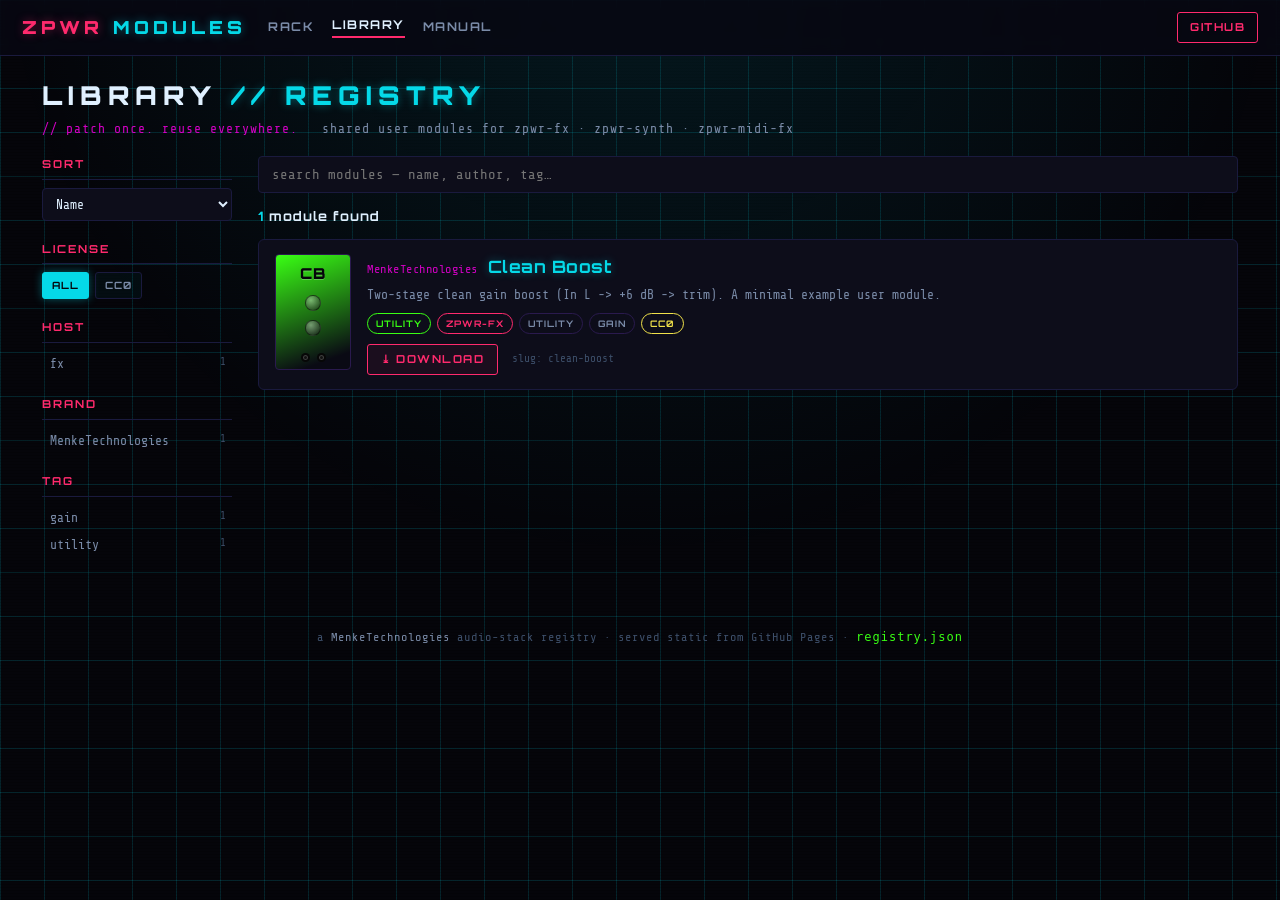
==== index.html @ 83e7fa74 "site: cyberpunk VCV-Library-style registry browser (index.html) + banner README GitHub Pages root no" ====
<!DOCTYPE html>
<html lang="en">
<head>
<meta charset="utf-8" />
<meta name="viewport" content="width=device-width, initial-scale=1" />
<title>ZPWR Modules — Library</title>
<meta name="description" content="Shared user-module registry for the MenkeTechnologies plugin stack (zpwr-fx / zpwr-synth / zpwr-midi-fx) — a VCV-Library-style browser." />
<link rel="preconnect" href="https://fonts.googleapis.com" />
<link rel="preconnect" href="https://fonts.gstatic.com" crossorigin />
<link href="https://fonts.googleapis.com/css2?family=Orbitron:wght@500;700;900&family=Share+Tech+Mono&display=swap" rel="stylesheet" />
<style>
  :root {
    --accent: #ff2a6d; --accent-glow: rgba(255,42,109,0.4);
    --cyan: #05d9e8; --cyan-glow: rgba(5,217,232,0.4); --cyan-dim: rgba(5,217,232,0.15);
    --magenta: #d300c5; --magenta-glow: rgba(211,0,197,0.35);
    --green: #39ff14; --yellow: #f0e14a;
    --text: #e0f0ff; --text-dim: #7a8ba8; --text-muted: #3d4f6a;
    --bg-primary: #05050a; --bg-secondary: #0a0a14; --bg-card: #0d0d1a; --bg-hover: #12122a;
    --border: #1a1a3e; --border-glow: #2a1a4e;
  }
  * { box-sizing: border-box; }
  html, body { margin: 0; padding: 0; }
  body {
    font-family: 'Share Tech Mono', ui-monospace, monospace;
    color: var(--text); background: var(--bg-primary);
    background-image:
      linear-gradient(var(--cyan-dim) 1px, transparent 1px),
      linear-gradient(90deg, var(--cyan-dim) 1px, transparent 1px);
    background-size: 44px 44px; min-height: 100vh; line-height: 1.5;
  }
  body::before {
    content: ""; position: fixed; inset: 0; pointer-events: none; z-index: 0;
    background:
      radial-gradient(circle at 50% -10%, rgba(5,217,232,0.10), transparent 55%),
      repeating-linear-gradient(180deg, rgba(0,0,0,0) 0 2px, rgba(0,0,0,0.16) 2px 3px);
  }
  a { color: inherit; text-decoration: none; }

  /* ---- top nav (VCV-style header) ---- */
  .nav {
    position: relative; z-index: 2; display: flex; align-items: center; gap: 22px;
    padding: 12px 22px; border-bottom: 1px solid var(--border);
    background: rgba(8,8,18,0.85); backdrop-filter: blur(6px);
  }
  .logo { font-family: 'Orbitron', sans-serif; font-weight: 900; letter-spacing: 4px; font-size: 18px; color: var(--cyan); text-shadow: 0 0 10px var(--cyan-glow); }
  .logo .pwr { color: var(--accent); text-shadow: 0 0 10px var(--accent-glow); }
  .nav .navlinks { display: flex; gap: 18px; align-items: center; }
  .nav .navlinks a { font-family: 'Orbitron', sans-serif; font-weight: 700; letter-spacing: 1.5px; font-size: 12px; text-transform: uppercase; color: var(--text-dim); }
  .nav .navlinks a:hover { color: var(--cyan); }
  .nav .navlinks a.active { color: var(--text); border-bottom: 2px solid var(--accent); padding-bottom: 2px; }
  .nav .spacer { flex: 1; }
  .nav .gh { font-family: 'Orbitron', sans-serif; font-weight: 700; letter-spacing: 1.5px; font-size: 11px; text-transform: uppercase; color: var(--accent); border: 1px solid var(--accent); border-radius: 3px; padding: 6px 12px; }
  .nav .gh:hover { color: var(--bg-primary); background: var(--accent); box-shadow: 0 0 14px var(--accent-glow); }

  .crumb { position: relative; z-index: 1; max-width: 1240px; margin: 0 auto; padding: 20px 22px 4px; }
  .crumb h1 { font-family: 'Orbitron', sans-serif; font-weight: 900; letter-spacing: 6px; font-size: 26px; margin: 0; color: var(--text); }
  .crumb h1 .tag { color: var(--cyan); text-shadow: 0 0 10px var(--cyan-glow); }
  .crumb .sub { color: var(--text-dim); font-size: 13px; letter-spacing: 1px; margin-top: 4px; }
  .crumb .sub em { color: var(--magenta); font-style: normal; }

  /* ---- 2-column layout: sidebar + content ---- */
  .layout { position: relative; z-index: 1; max-width: 1240px; margin: 0 auto; padding: 14px 22px 70px; display: grid; grid-template-columns: 190px 1fr; gap: 26px; align-items: start; }
  @media (max-width: 720px) { .layout { grid-template-columns: 1fr; } }

  .side { position: sticky; top: 14px; display: flex; flex-direction: column; gap: 20px; }
  .fgroup .fhead { font-family: 'Orbitron', sans-serif; font-weight: 700; letter-spacing: 2px; font-size: 11px; text-transform: uppercase; color: var(--accent); padding-bottom: 6px; border-bottom: 1px solid var(--border); margin-bottom: 8px; }
  .fgroup .flist { display: flex; flex-direction: column; gap: 2px; max-height: 280px; overflow-y: auto; }
  .fitem { font-size: 13px; color: var(--text-dim); cursor: pointer; padding: 3px 6px; border-radius: 3px; border-left: 2px solid transparent; display: flex; justify-content: space-between; gap: 8px; }
  .fitem:hover { color: var(--cyan); background: rgba(5,217,232,0.05); }
  .fitem.on { color: var(--cyan); border-left-color: var(--cyan); background: rgba(5,217,232,0.08); }
  .fitem .n { color: var(--text-muted); font-size: 11px; }
  .pricetabs { display: flex; gap: 6px; flex-wrap: wrap; }
  .ptab { font-family: 'Orbitron', sans-serif; font-weight: 700; letter-spacing: 1px; font-size: 10px; text-transform: uppercase; cursor: pointer; color: var(--text-dim); background: rgba(5,217,232,0.04); border: 1px solid var(--border); border-radius: 3px; padding: 5px 9px; }
  .ptab:hover { color: var(--cyan); border-color: var(--cyan-dim); }
  .ptab.on { color: var(--bg-primary); background: var(--cyan); border-color: var(--cyan); box-shadow: 0 0 10px var(--cyan-glow); }
  .selsort { width: 100%; font-family: 'Share Tech Mono', monospace; font-size: 13px; color: var(--text); background: var(--bg-card); border: 1px solid var(--border); border-radius: 4px; padding: 7px 9px; outline: none; }
  .selsort:focus { border-color: var(--cyan); }

  /* ---- content ---- */
  .topbar { display: flex; align-items: center; gap: 12px; margin-bottom: 14px; }
  .search { flex: 1; font-family: 'Share Tech Mono', monospace; font-size: 14px; color: var(--text); background: var(--bg-card); border: 1px solid var(--border); border-radius: 4px; padding: 10px 13px; outline: none; }
  .search:focus { border-color: var(--cyan); box-shadow: 0 0 12px var(--cyan-glow); }
  .found { font-family: 'Orbitron', sans-serif; font-weight: 700; letter-spacing: 1px; font-size: 13px; color: var(--text); margin-bottom: 12px; }
  .found b { color: var(--cyan); }
  .clearf { margin-left: 10px; font-size: 11px; color: var(--accent); cursor: pointer; letter-spacing: 1px; }
  .clearf:hover { text-decoration: underline; }

  /* single-column cards (VCV layout): panel thumb left, text right */
  .list { display: flex; flex-direction: column; gap: 12px; }
  .mcard { display: flex; gap: 16px; background: var(--bg-card); border: 1px solid var(--border); border-radius: 6px; padding: 14px 16px; transition: border-color 140ms ease, box-shadow 140ms ease; }
  .mcard:hover { border-color: var(--cyan); box-shadow: 0 0 16px var(--cyan-glow); }
  /* faux eurorack panel thumbnail */
  .panel { flex: 0 0 76px; width: 76px; height: 116px; border-radius: 4px; border: 1px solid var(--border-glow); position: relative; overflow: hidden; display: flex; flex-direction: column; align-items: center; padding-top: 8px; }
  .panel .pn { font-family: 'Orbitron', sans-serif; font-weight: 900; font-size: 15px; letter-spacing: 1px; color: var(--bg-primary); text-shadow: 0 1px 0 rgba(255,255,255,0.25); }
  .panel .knobs { display: flex; flex-direction: column; gap: 9px; margin-top: 10px; align-items: center; }
  .panel .knob { width: 16px; height: 16px; border-radius: 50%; background: radial-gradient(circle at 35% 30%, #fff6, #0008); border: 1px solid #0007; }
  .panel .jacks { position: absolute; bottom: 7px; display: flex; gap: 7px; }
  .panel .jack { width: 9px; height: 9px; border-radius: 50%; background: #111; border: 2px solid #0009; box-shadow: inset 0 0 0 1px #fff3; }

  .mbody { flex: 1; min-width: 0; display: flex; flex-direction: column; gap: 6px; }
  .mtop { display: flex; align-items: baseline; gap: 10px; flex-wrap: wrap; }
  .brand { font-size: 12px; color: var(--magenta); letter-spacing: 0.5px; cursor: pointer; }
  .brand:hover { text-shadow: 0 0 8px var(--magenta-glow); }
  .mname { font-family: 'Orbitron', sans-serif; font-weight: 700; font-size: 17px; letter-spacing: 0.5px; color: var(--cyan); text-shadow: 0 0 8px var(--cyan-glow); }
  .mdesc { color: var(--text-dim); font-size: 13px; }
  .tagrow { display: flex; gap: 6px; flex-wrap: wrap; margin-top: 2px; }
  .pill { font-family: 'Orbitron', sans-serif; font-weight: 700; letter-spacing: 1px; font-size: 9px; text-transform: uppercase; padding: 3px 8px; border-radius: 999px; border: 1px solid; cursor: pointer; }
  .pill.cat { color: var(--green); border-color: var(--green); }
  .pill.host { color: var(--accent); border-color: var(--accent); }
  .pill.tag { color: var(--text-dim); border-color: var(--border-glow); }
  .pill.lic { color: var(--yellow); border-color: var(--yellow); }
  .pill:hover { filter: brightness(1.3); }
  .mfoot { display: flex; align-items: center; gap: 14px; margin-top: 4px; }
  .dl { font-family: 'Orbitron', sans-serif; font-weight: 700; letter-spacing: 1.5px; font-size: 11px; text-transform: uppercase; color: var(--accent); background: rgba(255,42,109,0.06); border: 1px solid var(--accent); border-radius: 3px; padding: 6px 13px; }
  .dl:hover { color: var(--bg-primary); background: var(--accent); box-shadow: 0 0 14px var(--accent-glow); }
  .by { color: var(--text-muted); font-size: 11px; }

  .pager { display: flex; gap: 6px; justify-content: center; margin-top: 26px; flex-wrap: wrap; }
  .pg { font-family: 'Orbitron', sans-serif; font-weight: 700; font-size: 12px; min-width: 30px; text-align: center; cursor: pointer; color: var(--text-dim); background: rgba(5,217,232,0.04); border: 1px solid var(--border); border-radius: 3px; padding: 6px 9px; }
  .pg:hover { color: var(--cyan); border-color: var(--cyan-dim); }
  .pg.on { color: var(--bg-primary); background: var(--cyan); border-color: var(--cyan); box-shadow: 0 0 10px var(--cyan-glow); }

  .empty { text-align: center; color: var(--text-dim); padding: 60px 0; letter-spacing: 1px; }
  .empty b { color: var(--cyan); }
  footer { position: relative; z-index: 1; text-align: center; color: var(--text-muted); font-size: 12px; letter-spacing: 1px; padding: 0 0 40px; }
  footer code { color: var(--green); }
  footer a { color: var(--text-dim); } footer a:hover { color: var(--cyan); }
</style>
</head>
<body>
  <div class="nav">
    <a class="logo" href="https://menketechnologies.github.io/zpwr-modules/"><span class="pwr">ZPWR</span> MODULES</a>
    <div class="navlinks">
      <a href="https://github.com/MenkeTechnologies/zpwr-fx">Rack</a>
      <a class="active" href="https://menketechnologies.github.io/zpwr-modules/">Library</a>
      <a href="https://github.com/MenkeTechnologies/zpwr-patch-core#0x05-user-modules--registry">Manual</a>
    </div>
    <div class="spacer"></div>
    <a class="gh" href="https://github.com/MenkeTechnologies/zpwr-modules">GitHub</a>
  </div>

  <div class="crumb">
    <h1>LIBRARY <span class="tag">// REGISTRY</span></h1>
    <div class="sub"><em>// patch once. reuse everywhere.</em> &nbsp; shared user modules for zpwr-fx · zpwr-synth · zpwr-midi-fx</div>
  </div>

  <div class="layout">
    <aside class="side">
      <div class="fgroup">
        <div class="fhead">Sort</div>
        <select id="sort" class="selsort">
          <option value="name">Name</option>
          <option value="newest">Newest</option>
          <option value="random">Random</option>
        </select>
      </div>
      <div class="fgroup">
        <div class="fhead">License</div>
        <div class="pricetabs" id="lictabs"></div>
      </div>
      <div class="fgroup">
        <div class="fhead">Host</div>
        <div class="flist" id="hostlist"></div>
      </div>
      <div class="fgroup">
        <div class="fhead">Brand</div>
        <div class="flist" id="brandlist"></div>
      </div>
      <div class="fgroup">
        <div class="fhead">Tag</div>
        <div class="flist" id="taglist"></div>
      </div>
    </aside>

    <main>
      <div class="topbar">
        <input id="q" class="search" type="text" placeholder="search modules — name, author, tag…" autocomplete="off" spellcheck="false" />
      </div>
      <div class="found" id="found"></div>
      <div class="list" id="list"></div>
      <div class="empty" id="empty" style="display:none"></div>
      <div class="pager" id="pager"></div>
    </main>
  </div>

  <footer>
    a <a href="https://github.com/MenkeTechnologies">MenkeTechnologies</a> audio-stack registry · served static from GitHub Pages · <code>registry.json</code>
  </footer>

<script>
  const PER_PAGE = 50;
  const PANEL_COLORS = ["#05d9e8", "#39ff14", "#f0e14a", "#ff8a3d", "#d300c5", "#ff2a6d", "#8a7dff", "#00ffc8"];
  let MODULES = [], page = 1, seed = 0;
  const sel = { license: "all", host: null, brand: null, tag: null };
  const $ = (id) => document.getElementById(id);
  const esc = (s) => String(s == null ? "" : s).replace(/[&<>"]/g, (c) => ({ "&": "&amp;", "<": "&lt;", ">": "&gt;", '"': "&quot;" }[c]));
  const hash = (s) => { let h = 0; for (let i = 0; i < s.length; i++) h = (h * 31 + s.charCodeAt(i)) | 0; return Math.abs(h); };

  function counts(key) {
    const m = new Map();
    for (const mod of MODULES) {
      const vals = key === "tag" ? (mod.tags || []) : [mod[key]];
      for (const v of vals) if (v) m.set(v, (m.get(v) || 0) + 1);
    }
    return [...m.entries()].sort((a, b) => a[0].localeCompare(b[0]));
  }

  function buildFilters() {
    // License tabs
    const lics = ["all", ...new Set(MODULES.map((m) => m.license).filter(Boolean))];
    $("lictabs").innerHTML = "";
    lics.forEach((l) => {
      const b = document.createElement("div");
      b.className = "ptab" + (sel.license === l ? " on" : "");
      b.textContent = l === "all" ? "All" : l;
      b.onclick = () => { sel.license = l; page = 1; buildFilters(); render(); };
      $("lictabs").appendChild(b);
    });
    // text-link groups with counts
    const group = (elId, key, selKey) => {
      const host = $(elId); host.innerHTML = "";
      counts(key).forEach(([val, n]) => {
        const it = document.createElement("div");
        it.className = "fitem" + (sel[selKey] === val ? " on" : "");
        it.innerHTML = "<span>" + esc(key === "host" ? val.replace("zpwr-", "") : val) + "</span><span class='n'>" + n + "</span>";
        it.onclick = () => { sel[selKey] = sel[selKey] === val ? null : val; page = 1; buildFilters(); render(); };
        host.appendChild(it);
      });
    };
    group("hostlist", "host", "host");
    group("brandlist", "author", "brand");
    group("taglist", "tag", "tag");
  }

  function filtered() {
    const q = $("q").value.trim().toLowerCase();
    let rows = MODULES.filter((m) => {
      if (sel.license !== "all" && (m.license || "") !== sel.license) return false;
      if (sel.host && (m.host || "") !== sel.host) return false;
      if (sel.brand && (m.author || "") !== sel.brand) return false;
      if (sel.tag && !(m.tags || []).includes(sel.tag)) return false;
      if (!q) return true;
      const hay = (m.name + " " + (m.author || "") + " " + (m.category || "") + " " + (m.desc || "") + " " + (m.tags || []).join(" ")).toLowerCase();
      return hay.indexOf(q) >= 0;
    });
    const sort = $("sort").value;
    if (sort === "name") rows.sort((a, b) => a.name.localeCompare(b.name));
    else if (sort === "newest") rows.reverse();
    else if (sort === "random") rows.sort((a, b) => ((hash(a.slug || a.name) ^ seed) % 997) - ((hash(b.slug || b.name) ^ seed) % 997));
    return rows;
  }

  function panelHtml(m) {
    const c = PANEL_COLORS[hash(m.slug || m.name) % PANEL_COLORS.length];
    const initials = (m.name || "?").replace(/[^A-Za-z0-9 ]/g, "").split(/\s+/).map((w) => w[0] || "").join("").slice(0, 3).toUpperCase();
    return '<div class="panel" style="background:linear-gradient(160deg,' + c + ',#0a0a14 88%)">' +
      '<div class="pn">' + esc(initials) + "</div>" +
      '<div class="knobs"><div class="knob"></div><div class="knob"></div></div>' +
      '<div class="jacks"><div class="jack"></div><div class="jack"></div></div></div>';
  }

  function render() {
    const rows = filtered();
    const activeFilter = sel.host || sel.brand || sel.tag || (sel.license !== "all" ? sel.license : null) || $("q").value.trim();
    $("found").innerHTML = "<b>" + rows.length + "</b> module" + (rows.length === 1 ? "" : "s") + " found"
      + (activeFilter ? '<span class="clearf" id="clear">[ clear filters ]</span>' : "");
    if (activeFilter) $("clear").onclick = () => { sel.license = "all"; sel.host = sel.brand = sel.tag = null; $("q").value = ""; page = 1; buildFilters(); render(); };

    const pages = Math.max(1, Math.ceil(rows.length / PER_PAGE));
    if (page > pages) page = pages;
    const slice = rows.slice((page - 1) * PER_PAGE, page * PER_PAGE);

    const list = $("list"), empty = $("empty");
    list.innerHTML = "";
    if (!rows.length) {
      empty.style.display = "";
      empty.innerHTML = MODULES.length ? "no modules match — <b>clear the filters</b>" : "registry is empty. <b>publish the first module</b> via a manifest PR.";
      $("pager").innerHTML = ""; return;
    }
    empty.style.display = "none";
    for (const m of slice) {
      const card = document.createElement("div");
      card.className = "mcard";
      const tags = []
        .concat(m.category ? ['<span class="pill cat">' + esc(m.category) + "</span>"] : [])
        .concat(m.host ? ['<span class="pill host">' + esc(m.host) + "</span>"] : [])
        .concat((m.tags || []).map((t) => '<span class="pill tag">' + esc(t) + "</span>"))
        .concat(m.license ? ['<span class="pill lic">' + esc(m.license) + "</span>"] : [])
        .join("");
      card.innerHTML = panelHtml(m) +
        '<div class="mbody">' +
          '<div class="mtop"><span class="brand">' + esc(m.author || "unknown") + '</span><span class="mname">' + esc(m.name) + "</span></div>" +
          '<div class="mdesc">' + esc(m.desc) + "</div>" +
          '<div class="tagrow">' + tags + "</div>" +
          '<div class="mfoot">' + (m.url ? '<a class="dl" href="' + esc(m.url) + '" download>⤓ download</a>' : "") + '<span class="by">slug: ' + esc(m.slug || "-") + "</span></div>" +
        "</div>";
      // pill click -> set filter
      card.querySelectorAll(".pill.cat,.pill.tag").forEach((p) => p.onclick = () => { sel.tag = p.textContent; page = 1; buildFilters(); render(); window.scrollTo({ top: 0 }); });
      card.querySelector(".pill.host") && (card.querySelector(".pill.host").onclick = () => { sel.host = m.host; page = 1; buildFilters(); render(); window.scrollTo({ top: 0 }); });
      card.querySelector(".brand").onclick = () => { sel.brand = m.author; page = 1; buildFilters(); render(); window.scrollTo({ top: 0 }); };
      list.appendChild(card);
    }
    // pagination
    const pager = $("pager"); pager.innerHTML = "";
    if (pages > 1) {
      const mk = (label, p, on) => { const b = document.createElement("div"); b.className = "pg" + (on ? " on" : ""); b.textContent = label; b.onclick = () => { page = p; render(); window.scrollTo({ top: 0 }); }; pager.appendChild(b); };
      if (page > 1) mk("‹", page - 1, false);
      for (let p = 1; p <= pages; p++) mk(String(p), p, p === page);
      if (page < pages) mk("›", page + 1, false);
    }
  }

  $("q").addEventListener("input", () => { page = 1; render(); });
  $("sort").addEventListener("change", () => { seed = (seed + 1) | 0; page = 1; render(); });

  fetch("registry.json", { cache: "no-store" })
    .then((r) => r.json())
    .then((d) => { MODULES = Array.isArray(d.modules) ? d.modules : []; buildFilters(); render(); })
    .catch(() => { $("empty").style.display = ""; $("empty").innerHTML = "could not load <b>registry.json</b>."; });
</script>
</body>
</html>
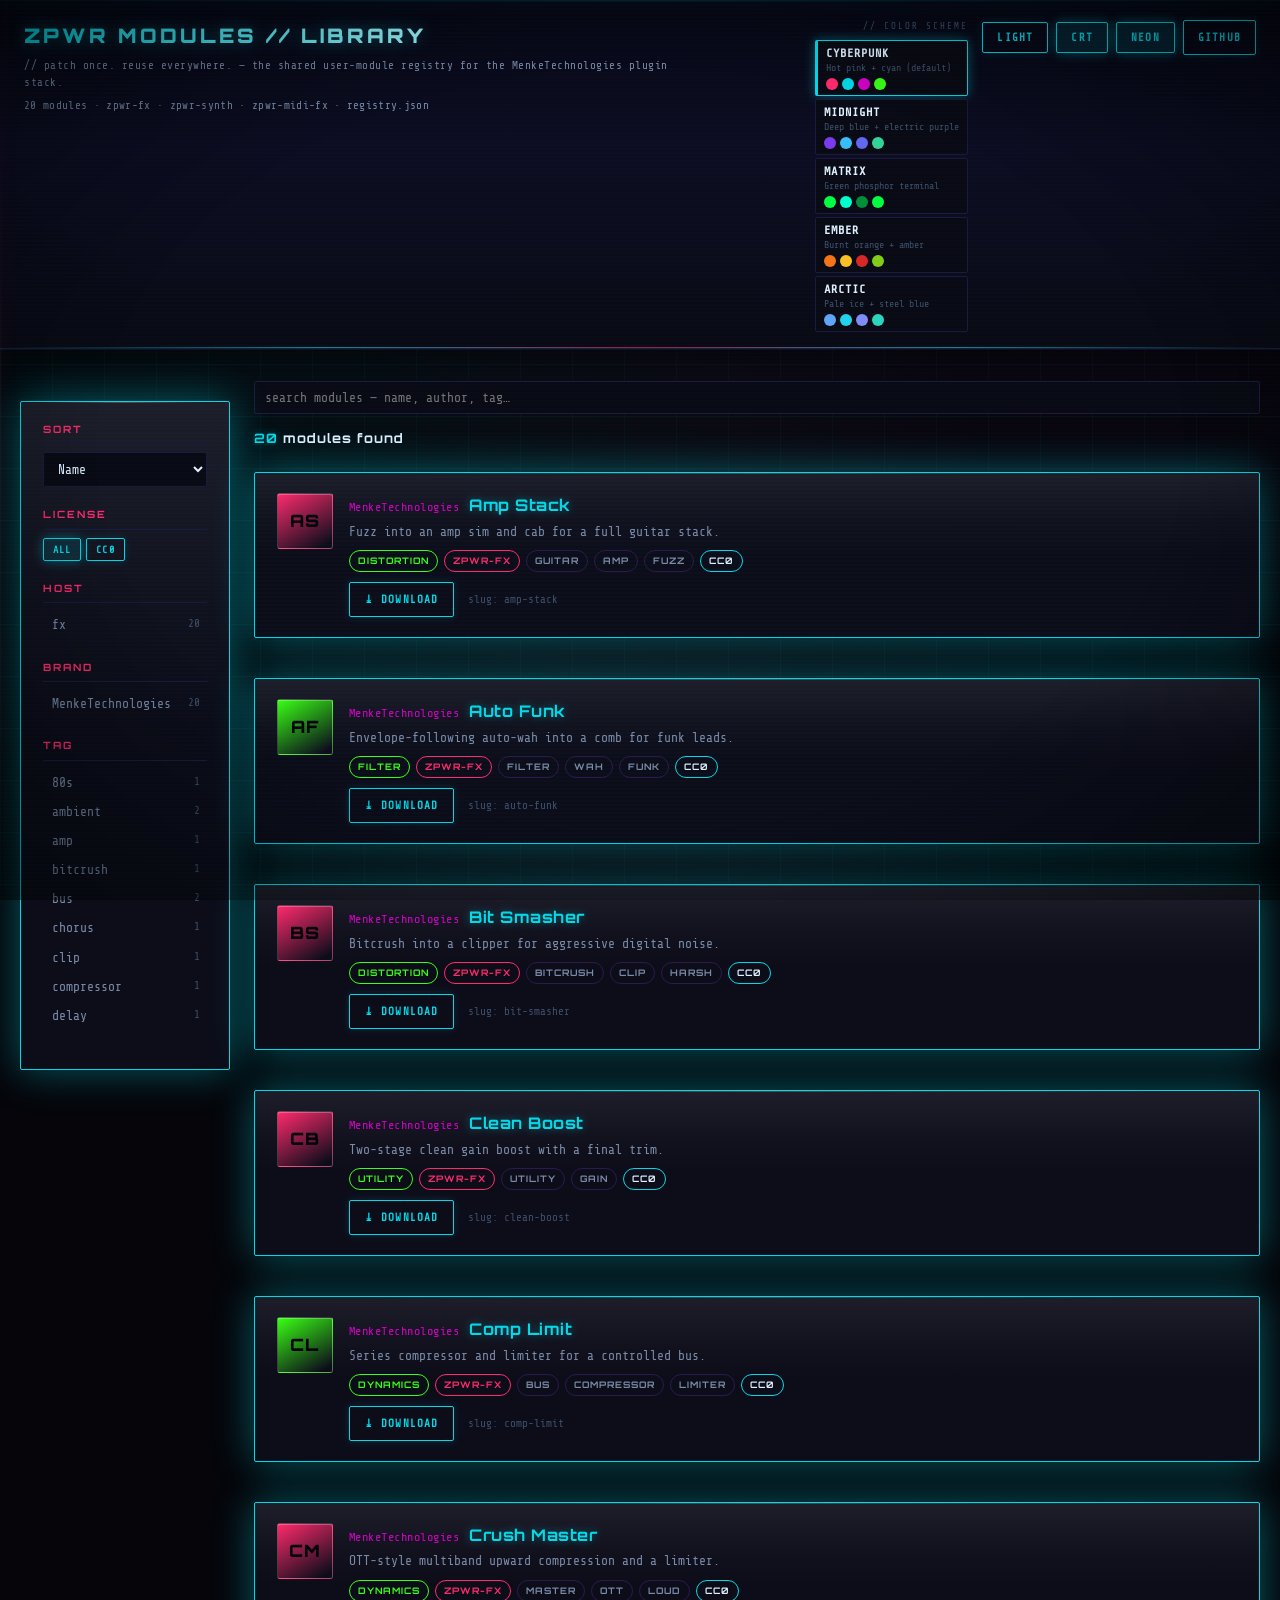
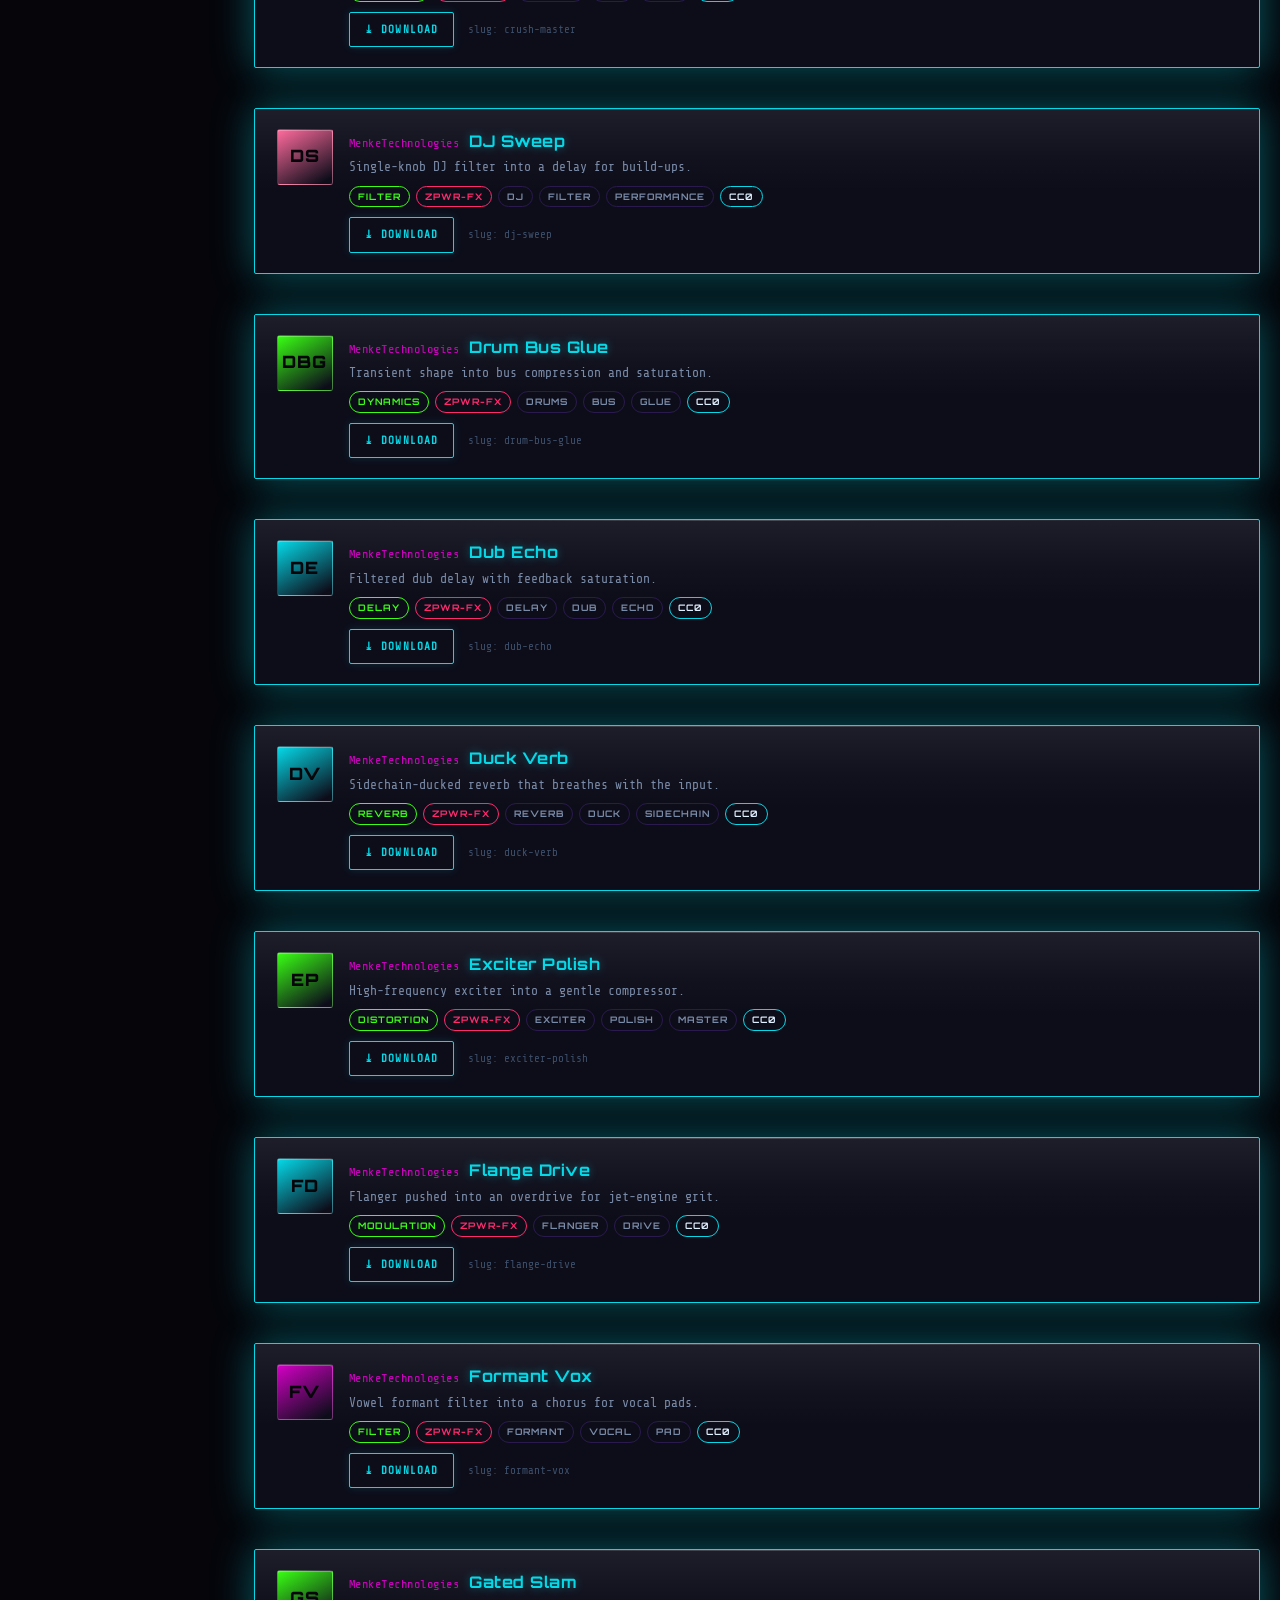
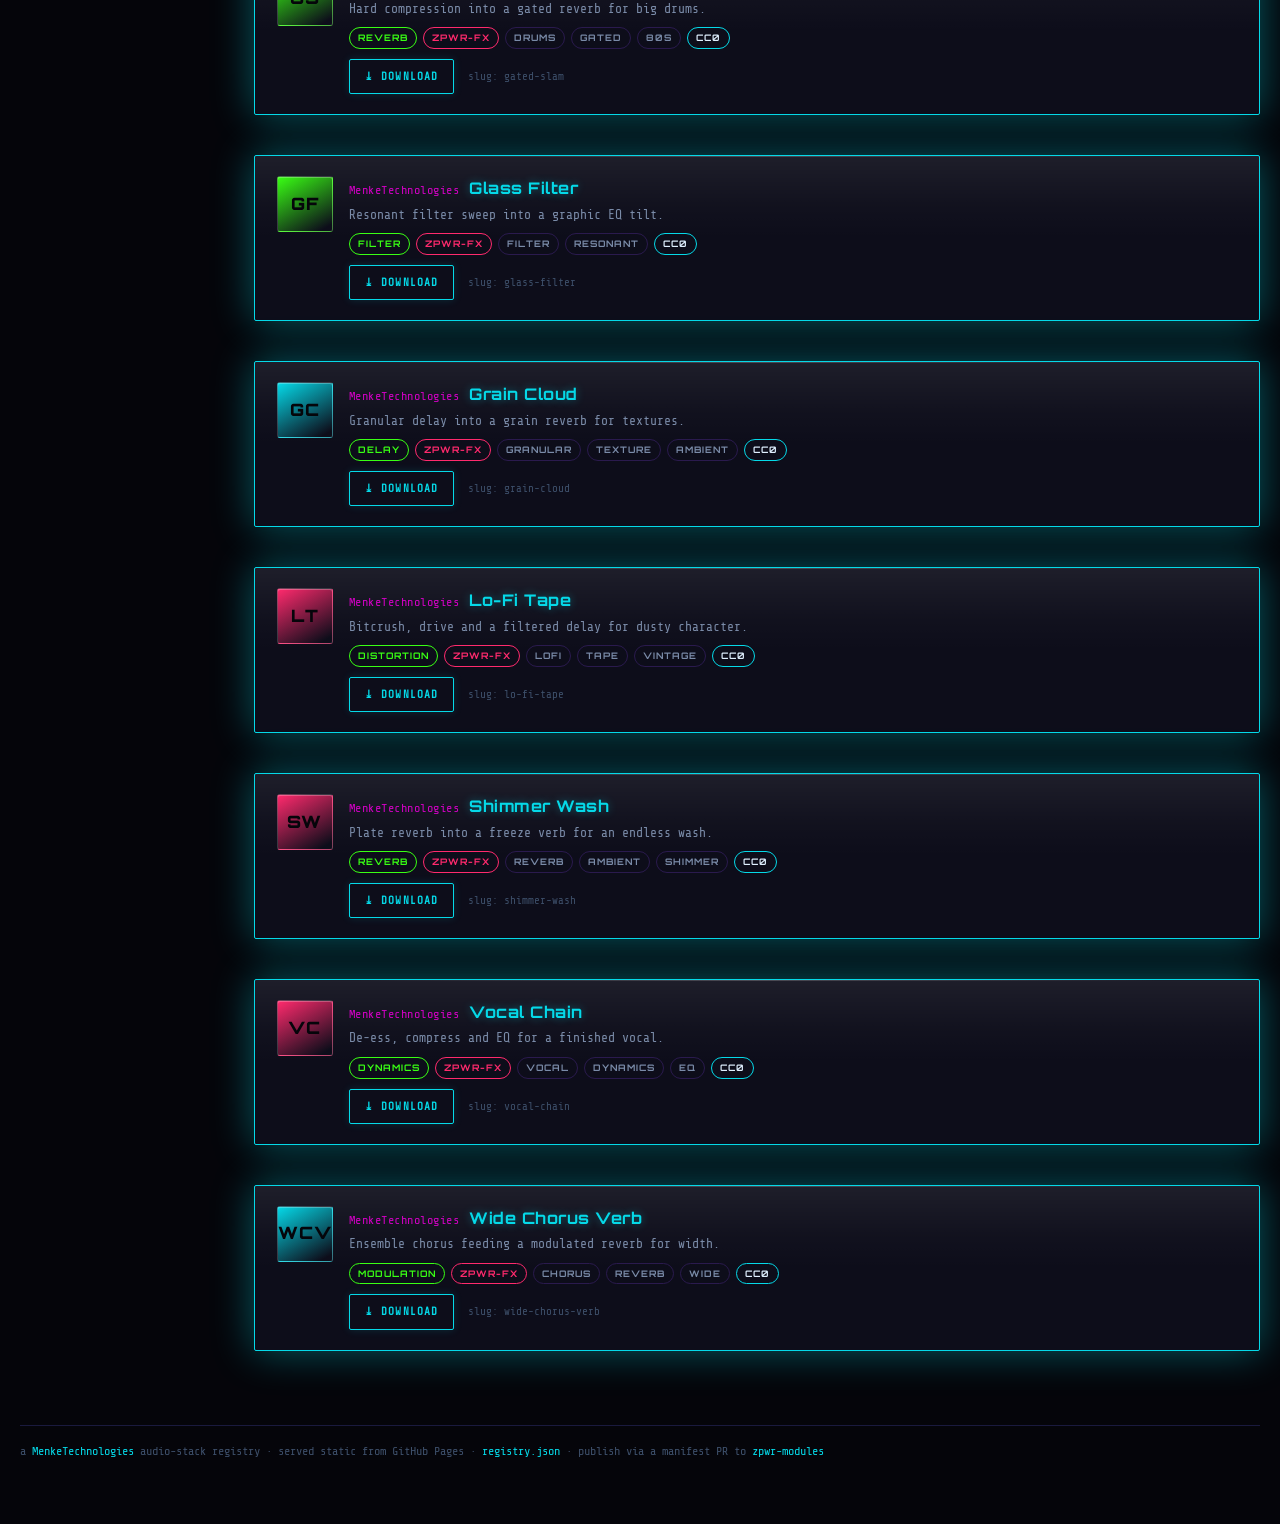
==== commit dfa2d6ef: "site: real cyberpunk HUD (vendored hud-static.css + hud-theme.js) + 20 seed modules Rebuilt the brow" ====
--- a/index.html
+++ b/index.html
@@ -1,322 +1,292 @@
 <!DOCTYPE html>
 <html lang="en">
 <head>
-<meta charset="utf-8" />
-<meta name="viewport" content="width=device-width, initial-scale=1" />
-<title>ZPWR Modules — Library</title>
-<meta name="description" content="Shared user-module registry for the MenkeTechnologies plugin stack (zpwr-fx / zpwr-synth / zpwr-midi-fx) — a VCV-Library-style browser." />
-<link rel="preconnect" href="https://fonts.googleapis.com" />
-<link rel="preconnect" href="https://fonts.gstatic.com" crossorigin />
-<link href="https://fonts.googleapis.com/css2?family=Orbitron:wght@500;700;900&family=Share+Tech+Mono&display=swap" rel="stylesheet" />
-<style>
-  :root {
-    --accent: #ff2a6d; --accent-glow: rgba(255,42,109,0.4);
-    --cyan: #05d9e8; --cyan-glow: rgba(5,217,232,0.4); --cyan-dim: rgba(5,217,232,0.15);
-    --magenta: #d300c5; --magenta-glow: rgba(211,0,197,0.35);
-    --green: #39ff14; --yellow: #f0e14a;
-    --text: #e0f0ff; --text-dim: #7a8ba8; --text-muted: #3d4f6a;
-    --bg-primary: #05050a; --bg-secondary: #0a0a14; --bg-card: #0d0d1a; --bg-hover: #12122a;
-    --border: #1a1a3e; --border-glow: #2a1a4e;
-  }
-  * { box-sizing: border-box; }
-  html, body { margin: 0; padding: 0; }
-  body {
-    font-family: 'Share Tech Mono', ui-monospace, monospace;
-    color: var(--text); background: var(--bg-primary);
-    background-image:
-      linear-gradient(var(--cyan-dim) 1px, transparent 1px),
-      linear-gradient(90deg, var(--cyan-dim) 1px, transparent 1px);
-    background-size: 44px 44px; min-height: 100vh; line-height: 1.5;
-  }
-  body::before {
-    content: ""; position: fixed; inset: 0; pointer-events: none; z-index: 0;
-    background:
-      radial-gradient(circle at 50% -10%, rgba(5,217,232,0.10), transparent 55%),
-      repeating-linear-gradient(180deg, rgba(0,0,0,0) 0 2px, rgba(0,0,0,0.16) 2px 3px);
-  }
-  a { color: inherit; text-decoration: none; }
-
-  /* ---- top nav (VCV-style header) ---- */
-  .nav {
-    position: relative; z-index: 2; display: flex; align-items: center; gap: 22px;
-    padding: 12px 22px; border-bottom: 1px solid var(--border);
-    background: rgba(8,8,18,0.85); backdrop-filter: blur(6px);
-  }
-  .logo { font-family: 'Orbitron', sans-serif; font-weight: 900; letter-spacing: 4px; font-size: 18px; color: var(--cyan); text-shadow: 0 0 10px var(--cyan-glow); }
-  .logo .pwr { color: var(--accent); text-shadow: 0 0 10px var(--accent-glow); }
-  .nav .navlinks { display: flex; gap: 18px; align-items: center; }
-  .nav .navlinks a { font-family: 'Orbitron', sans-serif; font-weight: 700; letter-spacing: 1.5px; font-size: 12px; text-transform: uppercase; color: var(--text-dim); }
-  .nav .navlinks a:hover { color: var(--cyan); }
-  .nav .navlinks a.active { color: var(--text); border-bottom: 2px solid var(--accent); padding-bottom: 2px; }
-  .nav .spacer { flex: 1; }
-  .nav .gh { font-family: 'Orbitron', sans-serif; font-weight: 700; letter-spacing: 1.5px; font-size: 11px; text-transform: uppercase; color: var(--accent); border: 1px solid var(--accent); border-radius: 3px; padding: 6px 12px; }
-  .nav .gh:hover { color: var(--bg-primary); background: var(--accent); box-shadow: 0 0 14px var(--accent-glow); }
-
-  .crumb { position: relative; z-index: 1; max-width: 1240px; margin: 0 auto; padding: 20px 22px 4px; }
-  .crumb h1 { font-family: 'Orbitron', sans-serif; font-weight: 900; letter-spacing: 6px; font-size: 26px; margin: 0; color: var(--text); }
-  .crumb h1 .tag { color: var(--cyan); text-shadow: 0 0 10px var(--cyan-glow); }
-  .crumb .sub { color: var(--text-dim); font-size: 13px; letter-spacing: 1px; margin-top: 4px; }
-  .crumb .sub em { color: var(--magenta); font-style: normal; }
-
-  /* ---- 2-column layout: sidebar + content ---- */
-  .layout { position: relative; z-index: 1; max-width: 1240px; margin: 0 auto; padding: 14px 22px 70px; display: grid; grid-template-columns: 190px 1fr; gap: 26px; align-items: start; }
-  @media (max-width: 720px) { .layout { grid-template-columns: 1fr; } }
-
-  .side { position: sticky; top: 14px; display: flex; flex-direction: column; gap: 20px; }
-  .fgroup .fhead { font-family: 'Orbitron', sans-serif; font-weight: 700; letter-spacing: 2px; font-size: 11px; text-transform: uppercase; color: var(--accent); padding-bottom: 6px; border-bottom: 1px solid var(--border); margin-bottom: 8px; }
-  .fgroup .flist { display: flex; flex-direction: column; gap: 2px; max-height: 280px; overflow-y: auto; }
-  .fitem { font-size: 13px; color: var(--text-dim); cursor: pointer; padding: 3px 6px; border-radius: 3px; border-left: 2px solid transparent; display: flex; justify-content: space-between; gap: 8px; }
-  .fitem:hover { color: var(--cyan); background: rgba(5,217,232,0.05); }
-  .fitem.on { color: var(--cyan); border-left-color: var(--cyan); background: rgba(5,217,232,0.08); }
-  .fitem .n { color: var(--text-muted); font-size: 11px; }
-  .pricetabs { display: flex; gap: 6px; flex-wrap: wrap; }
-  .ptab { font-family: 'Orbitron', sans-serif; font-weight: 700; letter-spacing: 1px; font-size: 10px; text-transform: uppercase; cursor: pointer; color: var(--text-dim); background: rgba(5,217,232,0.04); border: 1px solid var(--border); border-radius: 3px; padding: 5px 9px; }
-  .ptab:hover { color: var(--cyan); border-color: var(--cyan-dim); }
-  .ptab.on { color: var(--bg-primary); background: var(--cyan); border-color: var(--cyan); box-shadow: 0 0 10px var(--cyan-glow); }
-  .selsort { width: 100%; font-family: 'Share Tech Mono', monospace; font-size: 13px; color: var(--text); background: var(--bg-card); border: 1px solid var(--border); border-radius: 4px; padding: 7px 9px; outline: none; }
-  .selsort:focus { border-color: var(--cyan); }
-
-  /* ---- content ---- */
-  .topbar { display: flex; align-items: center; gap: 12px; margin-bottom: 14px; }
-  .search { flex: 1; font-family: 'Share Tech Mono', monospace; font-size: 14px; color: var(--text); background: var(--bg-card); border: 1px solid var(--border); border-radius: 4px; padding: 10px 13px; outline: none; }
-  .search:focus { border-color: var(--cyan); box-shadow: 0 0 12px var(--cyan-glow); }
-  .found { font-family: 'Orbitron', sans-serif; font-weight: 700; letter-spacing: 1px; font-size: 13px; color: var(--text); margin-bottom: 12px; }
-  .found b { color: var(--cyan); }
-  .clearf { margin-left: 10px; font-size: 11px; color: var(--accent); cursor: pointer; letter-spacing: 1px; }
-  .clearf:hover { text-decoration: underline; }
-
-  /* single-column cards (VCV layout): panel thumb left, text right */
-  .list { display: flex; flex-direction: column; gap: 12px; }
-  .mcard { display: flex; gap: 16px; background: var(--bg-card); border: 1px solid var(--border); border-radius: 6px; padding: 14px 16px; transition: border-color 140ms ease, box-shadow 140ms ease; }
-  .mcard:hover { border-color: var(--cyan); box-shadow: 0 0 16px var(--cyan-glow); }
-  /* faux eurorack panel thumbnail */
-  .panel { flex: 0 0 76px; width: 76px; height: 116px; border-radius: 4px; border: 1px solid var(--border-glow); position: relative; overflow: hidden; display: flex; flex-direction: column; align-items: center; padding-top: 8px; }
-  .panel .pn { font-family: 'Orbitron', sans-serif; font-weight: 900; font-size: 15px; letter-spacing: 1px; color: var(--bg-primary); text-shadow: 0 1px 0 rgba(255,255,255,0.25); }
-  .panel .knobs { display: flex; flex-direction: column; gap: 9px; margin-top: 10px; align-items: center; }
-  .panel .knob { width: 16px; height: 16px; border-radius: 50%; background: radial-gradient(circle at 35% 30%, #fff6, #0008); border: 1px solid #0007; }
-  .panel .jacks { position: absolute; bottom: 7px; display: flex; gap: 7px; }
-  .panel .jack { width: 9px; height: 9px; border-radius: 50%; background: #111; border: 2px solid #0009; box-shadow: inset 0 0 0 1px #fff3; }
-
-  .mbody { flex: 1; min-width: 0; display: flex; flex-direction: column; gap: 6px; }
-  .mtop { display: flex; align-items: baseline; gap: 10px; flex-wrap: wrap; }
-  .brand { font-size: 12px; color: var(--magenta); letter-spacing: 0.5px; cursor: pointer; }
-  .brand:hover { text-shadow: 0 0 8px var(--magenta-glow); }
-  .mname { font-family: 'Orbitron', sans-serif; font-weight: 700; font-size: 17px; letter-spacing: 0.5px; color: var(--cyan); text-shadow: 0 0 8px var(--cyan-glow); }
-  .mdesc { color: var(--text-dim); font-size: 13px; }
-  .tagrow { display: flex; gap: 6px; flex-wrap: wrap; margin-top: 2px; }
-  .pill { font-family: 'Orbitron', sans-serif; font-weight: 700; letter-spacing: 1px; font-size: 9px; text-transform: uppercase; padding: 3px 8px; border-radius: 999px; border: 1px solid; cursor: pointer; }
-  .pill.cat { color: var(--green); border-color: var(--green); }
-  .pill.host { color: var(--accent); border-color: var(--accent); }
-  .pill.tag { color: var(--text-dim); border-color: var(--border-glow); }
-  .pill.lic { color: var(--yellow); border-color: var(--yellow); }
-  .pill:hover { filter: brightness(1.3); }
-  .mfoot { display: flex; align-items: center; gap: 14px; margin-top: 4px; }
-  .dl { font-family: 'Orbitron', sans-serif; font-weight: 700; letter-spacing: 1.5px; font-size: 11px; text-transform: uppercase; color: var(--accent); background: rgba(255,42,109,0.06); border: 1px solid var(--accent); border-radius: 3px; padding: 6px 13px; }
-  .dl:hover { color: var(--bg-primary); background: var(--accent); box-shadow: 0 0 14px var(--accent-glow); }
-  .by { color: var(--text-muted); font-size: 11px; }
-
-  .pager { display: flex; gap: 6px; justify-content: center; margin-top: 26px; flex-wrap: wrap; }
-  .pg { font-family: 'Orbitron', sans-serif; font-weight: 700; font-size: 12px; min-width: 30px; text-align: center; cursor: pointer; color: var(--text-dim); background: rgba(5,217,232,0.04); border: 1px solid var(--border); border-radius: 3px; padding: 6px 9px; }
-  .pg:hover { color: var(--cyan); border-color: var(--cyan-dim); }
-  .pg.on { color: var(--bg-primary); background: var(--cyan); border-color: var(--cyan); box-shadow: 0 0 10px var(--cyan-glow); }
-
-  .empty { text-align: center; color: var(--text-dim); padding: 60px 0; letter-spacing: 1px; }
-  .empty b { color: var(--cyan); }
-  footer { position: relative; z-index: 1; text-align: center; color: var(--text-muted); font-size: 12px; letter-spacing: 1px; padding: 0 0 40px; }
-  footer code { color: var(--green); }
-  footer a { color: var(--text-dim); } footer a:hover { color: var(--cyan); }
-</style>
+  <meta charset="utf-8" />
+  <meta name="viewport" content="width=device-width, initial-scale=1" />
+  <meta name="color-scheme" content="dark light" />
+  <meta name="description" content="ZPWR Modules — shared user-module registry for the MenkeTechnologies plugin stack (zpwr-fx / zpwr-synth / zpwr-midi-fx). A VCV-Library-style browser." />
+  <title>ZPWR Modules — Library</title>
+  <link rel="preconnect" href="https://fonts.googleapis.com" />
+  <link rel="preconnect" href="https://fonts.gstatic.com" crossorigin />
+  <link href="https://fonts.googleapis.com/css2?family=Orbitron:wght@400;600;700;900&family=Share+Tech+Mono&display=swap" rel="stylesheet" />
+  <link rel="stylesheet" href="hud-static.css" />
+  <style>
+    /* ---- registry-specific layout, on top of the shared HUD (hud-static.css) ---- */
+    .docs-main { max-width: 86rem; }
+    .reg-layout { display: grid; grid-template-columns: 210px 1fr; gap: 1.5rem; align-items: start; }
+    @media (max-width: 760px) { .reg-layout { grid-template-columns: 1fr; } }
+
+    .reg-side { position: sticky; top: 1rem; }
+    .reg-side .fgroup { margin-bottom: 1.25rem; }
+    .reg-side .fhead {
+      font-family: 'Orbitron', sans-serif; font-weight: 700; letter-spacing: 2px; font-size: 10px;
+      text-transform: uppercase; color: var(--accent); padding-bottom: 6px;
+      border-bottom: 1px solid var(--border); margin-bottom: 8px;
+    }
+    .flist { display: flex; flex-direction: column; gap: 1px; max-height: 260px; overflow-y: auto; }
+    .fitem {
+      font-size: 13px; color: var(--text-dim); cursor: pointer; padding: 4px 7px; border-radius: 2px;
+      border-left: 2px solid transparent; display: flex; justify-content: space-between; gap: 8px;
+    }
+    .fitem:hover { color: var(--cyan); background: var(--bg-hover); }
+    .fitem.on { color: var(--cyan); border-left-color: var(--cyan); background: rgba(5,217,232,0.08); }
+    .fitem .n { color: var(--text-muted); font-size: 11px; }
+    select.selsort, input.search {
+      width: 100%; font-family: 'Share Tech Mono', monospace; font-size: 13px; color: var(--text);
+      background: var(--bg-secondary); border: 1px solid var(--border); border-radius: 2px; padding: 8px 10px; outline: none;
+    }
+    select.selsort:focus, input.search:focus { border-color: var(--cyan); box-shadow: 0 0 12px var(--cyan-dim); }
+    .pricetabs { display: flex; gap: 5px; flex-wrap: wrap; }
+
+    .reg-topbar { margin-bottom: 14px; }
+    .reg-found { font-family: 'Orbitron', sans-serif; font-weight: 700; letter-spacing: 1px; font-size: 13px; color: var(--text); margin-bottom: 4px; }
+    .reg-found b { color: var(--cyan); text-shadow: 0 0 8px var(--cyan-glow); }
+    .clearf { margin-left: 10px; font-size: 11px; color: var(--accent); cursor: pointer; letter-spacing: 1px; }
+    .clearf:hover { text-decoration: underline; }
+
+    .reg-list { display: flex; flex-direction: column; gap: 0; }
+    /* each module is a .doc-card (HUD chrome: glass + pulsing neon border) */
+    .mcard { display: flex; gap: 16px; align-items: flex-start; }
+    .mcard .glyph {
+      flex: 0 0 56px; width: 56px; height: 56px; border-radius: 3px; display: flex; align-items: center; justify-content: center;
+      font-family: 'Orbitron', sans-serif; font-weight: 900; font-size: 17px; letter-spacing: 1px; color: var(--bg-primary);
+      border: 1px solid rgba(255,255,255,0.18); box-shadow: inset 0 1px 0 rgba(255,255,255,0.25);
+    }
+    .mbody { flex: 1; min-width: 0; }
+    .mtop { display: flex; align-items: baseline; gap: 10px; flex-wrap: wrap; margin-bottom: 4px; }
+    .brand { font-size: 12px; color: var(--magenta); letter-spacing: 0.5px; cursor: pointer; }
+    .brand:hover { text-shadow: 0 0 8px var(--magenta-glow); }
+    .mname { font-family: 'Orbitron', sans-serif; font-weight: 700; font-size: 16px; letter-spacing: 0.5px; color: var(--cyan); text-shadow: 0 0 8px var(--cyan-glow); }
+    .mdesc { color: var(--text-dim); font-size: 13px; margin: 2px 0 8px; }
+    .tagrow { display: flex; gap: 6px; flex-wrap: wrap; margin-bottom: 10px; }
+    .pill {
+      font-family: 'Orbitron', sans-serif; font-weight: 700; letter-spacing: 1px; font-size: 9px; text-transform: uppercase;
+      padding: 3px 8px; border-radius: 999px; border: 1px solid; cursor: pointer; background: transparent;
+    }
+    .pill.cat { color: var(--green); border-color: var(--green); }
+    .pill.host { color: var(--accent); border-color: var(--accent); }
+    .pill.tag { color: var(--text-dim); border-color: var(--border-glow); }
+    .pill.lic { color: var(--text); border-color: var(--cyan); }
+    .pill:hover { filter: brightness(1.35); box-shadow: 0 0 8px currentColor; }
+    .mfoot { display: flex; align-items: center; gap: 14px; }
+    .by { color: var(--text-muted); font-size: 11px; }
+
+    .pager { display: flex; gap: 6px; justify-content: center; margin-top: 22px; flex-wrap: wrap; }
+    .pg {
+      font-family: 'Orbitron', sans-serif; font-weight: 700; font-size: 12px; min-width: 30px; text-align: center; cursor: pointer;
+      color: var(--text-dim); background: var(--bg-secondary); border: 1px solid var(--border); border-radius: 2px; padding: 6px 9px;
+    }
+    .pg:hover { color: var(--cyan); border-color: var(--cyan); box-shadow: 0 0 10px var(--cyan-dim); }
+    .pg.on { color: var(--bg-primary); background: var(--cyan); border-color: var(--cyan); box-shadow: 0 0 12px var(--cyan-glow); }
+    .reg-empty { text-align: center; color: var(--text-dim); padding: 50px 0; letter-spacing: 1px; }
+    .reg-empty b { color: var(--cyan); }
+  </style>
 </head>
 <body>
-  <div class="nav">
-    <a class="logo" href="https://menketechnologies.github.io/zpwr-modules/"><span class="pwr">ZPWR</span> MODULES</a>
-    <div class="navlinks">
-      <a href="https://github.com/MenkeTechnologies/zpwr-fx">Rack</a>
-      <a class="active" href="https://menketechnologies.github.io/zpwr-modules/">Library</a>
-      <a href="https://github.com/MenkeTechnologies/zpwr-patch-core#0x05-user-modules--registry">Manual</a>
-    </div>
-    <div class="spacer"></div>
-    <a class="gh" href="https://github.com/MenkeTechnologies/zpwr-modules">GitHub</a>
-  </div>
-
-  <div class="crumb">
-    <h1>LIBRARY <span class="tag">// REGISTRY</span></h1>
-    <div class="sub"><em>// patch once. reuse everywhere.</em> &nbsp; shared user modules for zpwr-fx · zpwr-synth · zpwr-midi-fx</div>
-  </div>
-
-  <div class="layout">
-    <aside class="side">
-      <div class="fgroup">
-        <div class="fhead">Sort</div>
-        <select id="sort" class="selsort">
-          <option value="name">Name</option>
-          <option value="newest">Newest</option>
-          <option value="random">Random</option>
-        </select>
+  <div class="app" id="docsApp">
+    <div class="crt-scanline" id="crtH" aria-hidden="true"></div>
+    <div class="crt-scanline-v" id="crtV" aria-hidden="true"></div>
+
+    <header class="docs-header">
+      <div class="docs-header-inner">
+        <div class="docs-title-block">
+          <h1>ZPWR MODULES // LIBRARY</h1>
+          <div class="docs-sub">// patch once. reuse everywhere. — the shared user-module registry for the MenkeTechnologies plugin stack.</div>
+          <div class="docs-build-line" id="buildline">zpwr-fx · zpwr-synth · zpwr-midi-fx · registry.json</div>
+        </div>
+        <div class="docs-header-actions">
+          <div class="hud-scheme-row">
+            <span class="hud-scheme-label">// Color scheme</span>
+            <div class="scheme-grid" id="hudSchemeGrid"></div>
+          </div>
+          <div class="docs-toolbar">
+            <button class="btn btn-secondary" id="btnTheme" type="button">Light</button>
+            <button class="btn btn-secondary active" id="btnCrt" type="button">CRT</button>
+            <button class="btn btn-secondary active" id="btnNeon" type="button">Neon</button>
+            <a class="btn btn-secondary" href="https://github.com/MenkeTechnologies/zpwr-modules">GitHub</a>
+          </div>
+        </div>
       </div>
-      <div class="fgroup">
-        <div class="fhead">License</div>
-        <div class="pricetabs" id="lictabs"></div>
+    </header>
+
+    <main class="docs-main">
+      <div class="reg-layout">
+        <aside class="reg-side doc-card">
+          <div class="fgroup">
+            <div class="fhead">Sort</div>
+            <select id="sort" class="selsort">
+              <option value="name">Name</option>
+              <option value="newest">Newest</option>
+              <option value="random">Random</option>
+            </select>
+          </div>
+          <div class="fgroup">
+            <div class="fhead">License</div>
+            <div class="pricetabs" id="lictabs"></div>
+          </div>
+          <div class="fgroup">
+            <div class="fhead">Host</div>
+            <div class="flist" id="hostlist"></div>
+          </div>
+          <div class="fgroup">
+            <div class="fhead">Brand</div>
+            <div class="flist" id="brandlist"></div>
+          </div>
+          <div class="fgroup">
+            <div class="fhead">Tag</div>
+            <div class="flist" id="taglist"></div>
+          </div>
+        </aside>
+
+        <section>
+          <div class="reg-topbar">
+            <input id="q" class="search" type="text" placeholder="search modules — name, author, tag…" autocomplete="off" spellcheck="false" />
+          </div>
+          <div class="reg-found" id="found"></div>
+          <div class="reg-list" id="list"></div>
+          <div class="reg-empty" id="empty" style="display:none"></div>
+          <div class="pager" id="pager"></div>
+        </section>
       </div>
-      <div class="fgroup">
-        <div class="fhead">Host</div>
-        <div class="flist" id="hostlist"></div>
-      </div>
-      <div class="fgroup">
-        <div class="fhead">Brand</div>
-        <div class="flist" id="brandlist"></div>
-      </div>
-      <div class="fgroup">
-        <div class="fhead">Tag</div>
-        <div class="flist" id="taglist"></div>
-      </div>
-    </aside>
-
-    <main>
-      <div class="topbar">
-        <input id="q" class="search" type="text" placeholder="search modules — name, author, tag…" autocomplete="off" spellcheck="false" />
-      </div>
-      <div class="found" id="found"></div>
-      <div class="list" id="list"></div>
-      <div class="empty" id="empty" style="display:none"></div>
-      <div class="pager" id="pager"></div>
+
+      <footer class="doc-footer">
+        a <a href="https://github.com/MenkeTechnologies">MenkeTechnologies</a> audio-stack registry · served static from GitHub Pages ·
+        <a href="registry.json">registry.json</a> · publish via a manifest PR to
+        <a href="https://github.com/MenkeTechnologies/zpwr-modules">zpwr-modules</a>
+      </footer>
     </main>
   </div>
 
-  <footer>
-    a <a href="https://github.com/MenkeTechnologies">MenkeTechnologies</a> audio-stack registry · served static from GitHub Pages · <code>registry.json</code>
-  </footer>
-
-<script>
-  const PER_PAGE = 50;
-  const PANEL_COLORS = ["#05d9e8", "#39ff14", "#f0e14a", "#ff8a3d", "#d300c5", "#ff2a6d", "#8a7dff", "#00ffc8"];
-  let MODULES = [], page = 1, seed = 0;
-  const sel = { license: "all", host: null, brand: null, tag: null };
-  const $ = (id) => document.getElementById(id);
-  const esc = (s) => String(s == null ? "" : s).replace(/[&<>"]/g, (c) => ({ "&": "&amp;", "<": "&lt;", ">": "&gt;", '"': "&quot;" }[c]));
-  const hash = (s) => { let h = 0; for (let i = 0; i < s.length; i++) h = (h * 31 + s.charCodeAt(i)) | 0; return Math.abs(h); };
-
-  function counts(key) {
-    const m = new Map();
-    for (const mod of MODULES) {
-      const vals = key === "tag" ? (mod.tags || []) : [mod[key]];
-      for (const v of vals) if (v) m.set(v, (m.get(v) || 0) + 1);
-    }
-    return [...m.entries()].sort((a, b) => a[0].localeCompare(b[0]));
-  }
-
-  function buildFilters() {
-    // License tabs
-    const lics = ["all", ...new Set(MODULES.map((m) => m.license).filter(Boolean))];
-    $("lictabs").innerHTML = "";
-    lics.forEach((l) => {
-      const b = document.createElement("div");
-      b.className = "ptab" + (sel.license === l ? " on" : "");
-      b.textContent = l === "all" ? "All" : l;
-      b.onclick = () => { sel.license = l; page = 1; buildFilters(); render(); };
-      $("lictabs").appendChild(b);
-    });
-    // text-link groups with counts
-    const group = (elId, key, selKey) => {
-      const host = $(elId); host.innerHTML = "";
-      counts(key).forEach(([val, n]) => {
-        const it = document.createElement("div");
-        it.className = "fitem" + (sel[selKey] === val ? " on" : "");
-        it.innerHTML = "<span>" + esc(key === "host" ? val.replace("zpwr-", "") : val) + "</span><span class='n'>" + n + "</span>";
-        it.onclick = () => { sel[selKey] = sel[selKey] === val ? null : val; page = 1; buildFilters(); render(); };
-        host.appendChild(it);
+  <script src="hud-theme.js"></script>
+  <script>
+    const PER_PAGE = 50;
+    const GLYPH_VARS = ["--cyan", "--green", "--accent", "--magenta", "--accent-light"];
+    let MODULES = [], page = 1, seed = 0;
+    const sel = { license: "all", host: null, brand: null, tag: null };
+    const $ = (id) => document.getElementById(id);
+    const esc = (s) => String(s == null ? "" : s).replace(/[&<>"]/g, (c) => ({ "&": "&amp;", "<": "&lt;", ">": "&gt;", '"': "&quot;" }[c]));
+    const hash = (s) => { let h = 0; for (let i = 0; i < s.length; i++) h = (h * 31 + s.charCodeAt(i)) | 0; return Math.abs(h); };
+    const cssVar = (k) => getComputedStyle(document.documentElement).getPropertyValue(k).trim() || "#05d9e8";
+
+    function counts(key) {
+      const m = new Map();
+      for (const mod of MODULES) {
+        const vals = key === "tag" ? (mod.tags || []) : [mod[key]];
+        for (const v of vals) if (v) m.set(v, (m.get(v) || 0) + 1);
+      }
+      return [...m.entries()].sort((a, b) => a[0].localeCompare(b[0]));
+    }
+
+    function buildFilters() {
+      const lics = ["all", ...new Set(MODULES.map((m) => m.license).filter(Boolean))];
+      $("lictabs").innerHTML = "";
+      lics.forEach((l) => {
+        const b = document.createElement("button");
+        b.type = "button";
+        b.className = "btn btn-secondary" + (sel.license === l ? " active" : "");
+        b.style.padding = "5px 9px"; b.style.fontSize = "10px";
+        b.textContent = l === "all" ? "All" : l;
+        b.onclick = () => { sel.license = l; page = 1; buildFilters(); render(); };
+        $("lictabs").appendChild(b);
       });
-    };
-    group("hostlist", "host", "host");
-    group("brandlist", "author", "brand");
-    group("taglist", "tag", "tag");
-  }
-
-  function filtered() {
-    const q = $("q").value.trim().toLowerCase();
-    let rows = MODULES.filter((m) => {
-      if (sel.license !== "all" && (m.license || "") !== sel.license) return false;
-      if (sel.host && (m.host || "") !== sel.host) return false;
-      if (sel.brand && (m.author || "") !== sel.brand) return false;
-      if (sel.tag && !(m.tags || []).includes(sel.tag)) return false;
-      if (!q) return true;
-      const hay = (m.name + " " + (m.author || "") + " " + (m.category || "") + " " + (m.desc || "") + " " + (m.tags || []).join(" ")).toLowerCase();
-      return hay.indexOf(q) >= 0;
-    });
-    const sort = $("sort").value;
-    if (sort === "name") rows.sort((a, b) => a.name.localeCompare(b.name));
-    else if (sort === "newest") rows.reverse();
-    else if (sort === "random") rows.sort((a, b) => ((hash(a.slug || a.name) ^ seed) % 997) - ((hash(b.slug || b.name) ^ seed) % 997));
-    return rows;
-  }
-
-  function panelHtml(m) {
-    const c = PANEL_COLORS[hash(m.slug || m.name) % PANEL_COLORS.length];
-    const initials = (m.name || "?").replace(/[^A-Za-z0-9 ]/g, "").split(/\s+/).map((w) => w[0] || "").join("").slice(0, 3).toUpperCase();
-    return '<div class="panel" style="background:linear-gradient(160deg,' + c + ',#0a0a14 88%)">' +
-      '<div class="pn">' + esc(initials) + "</div>" +
-      '<div class="knobs"><div class="knob"></div><div class="knob"></div></div>' +
-      '<div class="jacks"><div class="jack"></div><div class="jack"></div></div></div>';
-  }
-
-  function render() {
-    const rows = filtered();
-    const activeFilter = sel.host || sel.brand || sel.tag || (sel.license !== "all" ? sel.license : null) || $("q").value.trim();
-    $("found").innerHTML = "<b>" + rows.length + "</b> module" + (rows.length === 1 ? "" : "s") + " found"
-      + (activeFilter ? '<span class="clearf" id="clear">[ clear filters ]</span>' : "");
-    if (activeFilter) $("clear").onclick = () => { sel.license = "all"; sel.host = sel.brand = sel.tag = null; $("q").value = ""; page = 1; buildFilters(); render(); };
-
-    const pages = Math.max(1, Math.ceil(rows.length / PER_PAGE));
-    if (page > pages) page = pages;
-    const slice = rows.slice((page - 1) * PER_PAGE, page * PER_PAGE);
-
-    const list = $("list"), empty = $("empty");
-    list.innerHTML = "";
-    if (!rows.length) {
-      empty.style.display = "";
-      empty.innerHTML = MODULES.length ? "no modules match — <b>clear the filters</b>" : "registry is empty. <b>publish the first module</b> via a manifest PR.";
-      $("pager").innerHTML = ""; return;
-    }
-    empty.style.display = "none";
-    for (const m of slice) {
-      const card = document.createElement("div");
-      card.className = "mcard";
-      const tags = []
-        .concat(m.category ? ['<span class="pill cat">' + esc(m.category) + "</span>"] : [])
-        .concat(m.host ? ['<span class="pill host">' + esc(m.host) + "</span>"] : [])
-        .concat((m.tags || []).map((t) => '<span class="pill tag">' + esc(t) + "</span>"))
-        .concat(m.license ? ['<span class="pill lic">' + esc(m.license) + "</span>"] : [])
-        .join("");
-      card.innerHTML = panelHtml(m) +
-        '<div class="mbody">' +
-          '<div class="mtop"><span class="brand">' + esc(m.author || "unknown") + '</span><span class="mname">' + esc(m.name) + "</span></div>" +
-          '<div class="mdesc">' + esc(m.desc) + "</div>" +
-          '<div class="tagrow">' + tags + "</div>" +
-          '<div class="mfoot">' + (m.url ? '<a class="dl" href="' + esc(m.url) + '" download>⤓ download</a>' : "") + '<span class="by">slug: ' + esc(m.slug || "-") + "</span></div>" +
-        "</div>";
-      // pill click -> set filter
-      card.querySelectorAll(".pill.cat,.pill.tag").forEach((p) => p.onclick = () => { sel.tag = p.textContent; page = 1; buildFilters(); render(); window.scrollTo({ top: 0 }); });
-      card.querySelector(".pill.host") && (card.querySelector(".pill.host").onclick = () => { sel.host = m.host; page = 1; buildFilters(); render(); window.scrollTo({ top: 0 }); });
-      card.querySelector(".brand").onclick = () => { sel.brand = m.author; page = 1; buildFilters(); render(); window.scrollTo({ top: 0 }); };
-      list.appendChild(card);
-    }
-    // pagination
-    const pager = $("pager"); pager.innerHTML = "";
-    if (pages > 1) {
-      const mk = (label, p, on) => { const b = document.createElement("div"); b.className = "pg" + (on ? " on" : ""); b.textContent = label; b.onclick = () => { page = p; render(); window.scrollTo({ top: 0 }); }; pager.appendChild(b); };
-      if (page > 1) mk("‹", page - 1, false);
-      for (let p = 1; p <= pages; p++) mk(String(p), p, p === page);
-      if (page < pages) mk("›", page + 1, false);
-    }
-  }
-
-  $("q").addEventListener("input", () => { page = 1; render(); });
-  $("sort").addEventListener("change", () => { seed = (seed + 1) | 0; page = 1; render(); });
-
-  fetch("registry.json", { cache: "no-store" })
-    .then((r) => r.json())
-    .then((d) => { MODULES = Array.isArray(d.modules) ? d.modules : []; buildFilters(); render(); })
-    .catch(() => { $("empty").style.display = ""; $("empty").innerHTML = "could not load <b>registry.json</b>."; });
-</script>
+      const group = (elId, key, selKey) => {
+        const host = $(elId); host.innerHTML = "";
+        const list = counts(key);
+        if (!list.length) { const e = document.createElement("div"); e.className = "fitem"; e.style.opacity = ".5"; e.textContent = "—"; host.appendChild(e); return; }
+        list.forEach(([val, n]) => {
+          const it = document.createElement("div");
+          it.className = "fitem" + (sel[selKey] === val ? " on" : "");
+          it.innerHTML = "<span>" + esc(key === "host" ? val.replace("zpwr-", "") : val) + "</span><span class='n'>" + n + "</span>";
+          it.onclick = () => { sel[selKey] = sel[selKey] === val ? null : val; page = 1; buildFilters(); render(); };
+          host.appendChild(it);
+        });
+      };
+      group("hostlist", "host", "host");
+      group("brandlist", "author", "brand");
+      group("taglist", "tag", "tag");
+    }
+
+    function filtered() {
+      const q = $("q").value.trim().toLowerCase();
+      let rows = MODULES.filter((m) => {
+        if (sel.license !== "all" && (m.license || "") !== sel.license) return false;
+        if (sel.host && (m.host || "") !== sel.host) return false;
+        if (sel.brand && (m.author || "") !== sel.brand) return false;
+        if (sel.tag && !(m.tags || []).includes(sel.tag)) return false;
+        if (!q) return true;
+        const hay = (m.name + " " + (m.author || "") + " " + (m.category || "") + " " + (m.desc || "") + " " + (m.tags || []).join(" ")).toLowerCase();
+        return hay.indexOf(q) >= 0;
+      });
+      const sort = $("sort").value;
+      if (sort === "name") rows.sort((a, b) => a.name.localeCompare(b.name));
+      else if (sort === "newest") rows.reverse();
+      else if (sort === "random") rows.sort((a, b) => ((hash(a.slug || a.name) ^ seed) % 997) - ((hash(b.slug || b.name) ^ seed) % 997));
+      return rows;
+    }
+
+    function render() {
+      const rows = filtered();
+      const active = sel.host || sel.brand || sel.tag || (sel.license !== "all" ? sel.license : null) || $("q").value.trim();
+      $("found").innerHTML = "<b>" + rows.length + "</b> module" + (rows.length === 1 ? "" : "s") + " found"
+        + (active ? '<span class="clearf" id="clear">[ clear filters ]</span>' : "");
+      if (active) $("clear").onclick = () => { sel.license = "all"; sel.host = sel.brand = sel.tag = null; $("q").value = ""; page = 1; buildFilters(); render(); };
+
+      const pages = Math.max(1, Math.ceil(rows.length / PER_PAGE));
+      if (page > pages) page = pages;
+      const slice = rows.slice((page - 1) * PER_PAGE, page * PER_PAGE);
+
+      const list = $("list"), empty = $("empty");
+      list.innerHTML = "";
+      if (!rows.length) {
+        empty.style.display = "";
+        empty.innerHTML = MODULES.length ? "no modules match — <b>clear the filters</b>" : "registry is empty. <b>publish the first module</b> via a manifest PR.";
+        $("pager").innerHTML = ""; return;
+      }
+      empty.style.display = "none";
+      for (const m of slice) {
+        const card = document.createElement("div");
+        card.className = "doc-card mcard";
+        const gv = cssVar(GLYPH_VARS[hash(m.slug || m.name) % GLYPH_VARS.length]);
+        const initials = (m.name || "?").replace(/[^A-Za-z0-9 ]/g, "").split(/\s+/).map((w) => w[0] || "").join("").slice(0, 3).toUpperCase();
+        const tags = []
+          .concat(m.category ? ['<span class="pill cat">' + esc(m.category) + "</span>"] : [])
+          .concat(m.host ? ['<span class="pill host">' + esc(m.host) + "</span>"] : [])
+          .concat((m.tags || []).map((t) => '<span class="pill tag">' + esc(t) + "</span>"))
+          .concat(m.license ? ['<span class="pill lic">' + esc(m.license) + "</span>"] : [])
+          .join("");
+        card.innerHTML =
+          '<div class="glyph" style="background:linear-gradient(150deg,' + gv + ',var(--bg-card) 92%)">' + esc(initials) + "</div>" +
+          '<div class="mbody">' +
+            '<div class="mtop"><span class="brand">' + esc(m.author || "unknown") + '</span><span class="mname">' + esc(m.name) + "</span></div>" +
+            '<div class="mdesc">' + esc(m.desc) + "</div>" +
+            '<div class="tagrow">' + tags + "</div>" +
+            '<div class="mfoot">' + (m.url ? '<a class="btn btn-secondary" href="' + esc(m.url) + '" download>⤓ Download</a>' : "") + '<span class="by">slug: ' + esc(m.slug || "-") + "</span></div>" +
+          "</div>";
+        card.querySelectorAll(".pill.cat,.pill.tag").forEach((p) => p.onclick = () => { sel.tag = p.textContent; page = 1; buildFilters(); render(); window.scrollTo({ top: 0 }); });
+        const hp = card.querySelector(".pill.host"); if (hp) hp.onclick = () => { sel.host = m.host; page = 1; buildFilters(); render(); window.scrollTo({ top: 0 }); };
+        card.querySelector(".brand").onclick = () => { sel.brand = m.author; page = 1; buildFilters(); render(); window.scrollTo({ top: 0 }); };
+        list.appendChild(card);
+      }
+      const pager = $("pager"); pager.innerHTML = "";
+      if (pages > 1) {
+        const mk = (label, p, on) => { const b = document.createElement("div"); b.className = "pg" + (on ? " on" : ""); b.textContent = label; b.onclick = () => { page = p; render(); window.scrollTo({ top: 0 }); }; pager.appendChild(b); };
+        if (page > 1) mk("‹", page - 1, false);
+        for (let p = 1; p <= pages; p++) mk(String(p), p, p === page);
+        if (page < pages) mk("›", page + 1, false);
+      }
+    }
+
+    $("q").addEventListener("input", () => { page = 1; render(); });
+    $("sort").addEventListener("change", () => { seed = (seed + 1) | 0; page = 1; render(); });
+
+    fetch("registry.json", { cache: "no-store" })
+      .then((r) => r.json())
+      .then((d) => {
+        MODULES = Array.isArray(d.modules) ? d.modules : [];
+        $("buildline").textContent = MODULES.length + " modules · zpwr-fx · zpwr-synth · zpwr-midi-fx · registry.json";
+        buildFilters(); render();
+      })
+      .catch(() => { $("empty").style.display = ""; $("empty").innerHTML = "could not load <b>registry.json</b>."; });
+  </script>
 </body>
 </html>
--- a/hud-static.css
+++ b/hud-static.css
@@ -0,0 +1,656 @@
+/*
+ * Fonts: pages must load Google Fonts with <link href="https://fonts.googleapis.com/..."> in <head>.
+ * Do not use @import here: the i18n audit inlines this file in a single <style> block, and a leading
+ * @import against https from file:// makes WebKit skip the rest of the stylesheet (HUD + color schemes vanish).
+ */
+html {
+  color-scheme: dark;
+}
+html[data-theme="light"] {
+  color-scheme: light;
+}
+
+* { margin: 0; padding: 0; box-sizing: border-box; }
+
+::selection {
+  background: rgba(5, 217, 232, 0.3);
+  color: #fff;
+}
+
+:root {
+  --bg-primary: #05050a;
+  --bg-secondary: #0a0a14;
+  --bg-card: #0d0d1a;
+  --bg-hover: #12122a;
+  --accent: #ff2a6d;
+  --accent-light: #ff6b9d;
+  --accent-glow: rgba(255, 42, 109, 0.4);
+  --cyan: #05d9e8;
+  --cyan-glow: rgba(5, 217, 232, 0.4);
+  --cyan-dim: rgba(5, 217, 232, 0.15);
+  --magenta: #d300c5;
+  --magenta-glow: rgba(211, 0, 197, 0.3);
+  --green: #39ff14;
+  --green-bg: rgba(57, 255, 20, 0.08);
+  --red: #ff073a;
+  --text: #e0f0ff;
+  --text-dim: #7a8ba8;
+  --text-muted: #3d4f6a;
+  --border: #1a1a3e;
+  --border-glow: #2a1a4e;
+  --cyber-grid-line: rgba(5, 217, 232, 0.042);
+  --cyber-grid-cross: rgba(5, 217, 232, 0.034);
+}
+
+[data-theme="light"] {
+  --bg-primary: #f0f2f5;
+  --bg-secondary: #e4e7ec;
+  --bg-card: #ffffff;
+  --bg-hover: #f7f8fa;
+  --accent: #d6196e;
+  --accent-light: #e84d8a;
+  --accent-glow: rgba(214, 25, 110, 0.15);
+  --cyan: #0891b2;
+  --cyan-glow: rgba(8, 145, 178, 0.2);
+  --cyan-dim: rgba(8, 145, 178, 0.08);
+  --magenta: #a300a3;
+  --magenta-glow: rgba(163, 0, 163, 0.15);
+  --green: #15803d;
+  --green-bg: rgba(21, 128, 61, 0.08);
+  --red: #dc2626;
+  --text: #1e293b;
+  --text-dim: #475569;
+  --text-muted: #94a3b8;
+  --border: #cbd5e1;
+  --border-glow: #a5b4c8;
+  --cyber-grid-line: rgba(8, 145, 178, 0.08);
+  --cyber-grid-cross: rgba(8, 145, 178, 0.055);
+}
+
+[data-theme="light"] .app::after {
+  background: repeating-linear-gradient(
+    0deg, transparent, transparent 2px, rgba(0, 0, 0, 0.02) 2px, rgba(0, 0, 0, 0.02) 4px);
+}
+
+[data-theme="light"] .app::before {
+  background: radial-gradient(ellipse at center, transparent 65%, rgba(0, 0, 0, 0.12) 100%);
+}
+
+[data-theme="light"] .crt-scanline {
+  background: linear-gradient(90deg,
+    transparent 0%, rgba(0, 0, 0, 0.04) 20%, rgba(0, 0, 0, 0.08) 50%,
+    rgba(0, 0, 0, 0.04) 80%, transparent 100%);
+  box-shadow: 0 0 15px 5px rgba(0, 0, 0, 0.03);
+}
+
+[data-theme="light"] .crt-scanline-v {
+  background: linear-gradient(180deg,
+    transparent 0%, rgba(0, 0, 0, 0.03) 20%, rgba(0, 0, 0, 0.06) 50%,
+    rgba(0, 0, 0, 0.03) 80%, transparent 100%);
+  box-shadow: 0 0 15px 5px rgba(0, 0, 0, 0.02);
+}
+
+body {
+  font-family: 'Share Tech Mono', 'SF Mono', 'Fira Code', monospace;
+  background-color: var(--bg-primary);
+  background-image:
+    radial-gradient(ellipse at 20% 50%, rgba(5, 217, 232, 0.045) 0%, transparent 52%),
+    radial-gradient(ellipse at 80% 20%, rgba(211, 0, 197, 0.04) 0%, transparent 50%),
+    radial-gradient(ellipse at 50% 82%, rgba(255, 42, 109, 0.035) 0%, transparent 48%),
+    linear-gradient(var(--cyber-grid-line) 1px, transparent 1px),
+    linear-gradient(90deg, var(--cyber-grid-cross) 1px, transparent 1px);
+  background-size: auto, auto, auto, 52px 52px, 52px 52px;
+  background-attachment: fixed;
+  color: var(--text);
+  min-height: 100vh;
+  line-height: 1.55;
+}
+
+[data-theme="light"] body {
+  background-image:
+    radial-gradient(ellipse at 22% 48%, rgba(8, 145, 178, 0.09) 0%, transparent 52%),
+    radial-gradient(ellipse at 78% 22%, rgba(163, 0, 163, 0.07) 0%, transparent 50%),
+    linear-gradient(var(--cyber-grid-line) 1px, transparent 1px),
+    linear-gradient(90deg, var(--cyber-grid-cross) 1px, transparent 1px);
+  background-size: auto, auto, 44px 44px, 44px 44px;
+  background-attachment: fixed;
+}
+
+.app {
+  position: relative;
+  min-height: 100vh;
+  display: flex;
+  flex-direction: column;
+}
+
+.app::after {
+  content: '';
+  position: fixed;
+  inset: 0;
+  background: repeating-linear-gradient(
+    0deg, transparent, transparent 2px,
+    rgba(5, 217, 232, 0.015) 2px, rgba(5, 217, 232, 0.015) 4px);
+  pointer-events: none;
+  z-index: 9999;
+}
+
+.app::before {
+  content: '';
+  position: fixed;
+  inset: 0;
+  background: radial-gradient(ellipse at center, transparent 60%, rgba(0, 0, 0, 0.5) 100%);
+  pointer-events: none;
+  z-index: 9998;
+}
+
+.app.no-crt::after,
+.app.no-crt::before { display: none; }
+
+.crt-scanline {
+  position: fixed;
+  left: 0;
+  right: 0;
+  height: 2px;
+  background: linear-gradient(90deg,
+    transparent 0%, rgba(5, 217, 232, 0.03) 20%, rgba(5, 217, 232, 0.08) 50%,
+    rgba(5, 217, 232, 0.03) 80%, transparent 100%);
+  box-shadow: 0 0 15px 5px rgba(5, 217, 232, 0.04);
+  pointer-events: none;
+  z-index: 9997;
+  animation: hscan 12s linear infinite;
+}
+
+.crt-scanline-v {
+  position: fixed;
+  top: 0;
+  bottom: 0;
+  width: 2px;
+  background: linear-gradient(180deg,
+    transparent 0%, rgba(255, 42, 109, 0.03) 20%, rgba(255, 42, 109, 0.06) 50%,
+    rgba(255, 42, 109, 0.03) 80%, transparent 100%);
+  box-shadow: 0 0 15px 5px rgba(255, 42, 109, 0.03);
+  pointer-events: none;
+  z-index: 9997;
+  animation: vscan 18s linear infinite;
+}
+
+@keyframes hscan {
+  0% { top: -2px; opacity: 0; }
+  5% { opacity: 1; }
+  95% { opacity: 1; }
+  100% { top: 100%; opacity: 0; }
+}
+
+@keyframes vscan {
+  0% { left: -2px; opacity: 0; }
+  5% { opacity: 1; }
+  95% { opacity: 1; }
+  100% { left: 100%; opacity: 0; }
+}
+
+body.no-neon-glow * {
+  animation-name: none !important;
+  animation-duration: 0s !important;
+}
+
+body.no-neon-glow .doc-card {
+  box-shadow: 0 0 20px var(--cyan-glow), 0 4px 24px rgba(0, 0, 0, 0.35);
+}
+
+[data-theme="light"] body.no-neon-glow .doc-card {
+  box-shadow: 0 2px 16px rgba(0, 0, 0, 0.08);
+}
+
+::-webkit-scrollbar { width: 8px; height: 8px; }
+::-webkit-scrollbar-track { background: rgba(5, 5, 10, 0.5); }
+[data-theme="light"] ::-webkit-scrollbar-track { background: rgba(226, 232, 240, 0.8); }
+::-webkit-scrollbar-thumb {
+  background: linear-gradient(180deg, var(--cyan) 0%, var(--magenta) 100%);
+  border-radius: 4px;
+  box-shadow: 0 0 8px var(--cyan-glow), inset 0 1px 0 rgba(255, 255, 255, 0.2);
+}
+::-webkit-scrollbar-thumb:hover {
+  background: linear-gradient(180deg, var(--accent) 0%, var(--cyan) 100%);
+}
+
+.docs-header {
+  padding: 20px 24px 16px;
+  border-bottom: 1px solid var(--border);
+  background: linear-gradient(180deg, #070714 0%, #0d0d22 42%, var(--bg-secondary) 100%);
+  position: relative;
+  box-shadow:
+    0 4px 28px rgba(0, 0, 0, 0.55),
+    0 1px 0 rgba(5, 217, 232, 0.1),
+    inset 0 1px 0 rgba(5, 217, 232, 0.06);
+  z-index: 1;
+}
+
+[data-theme="light"] .docs-header {
+  background: linear-gradient(180deg, #f8fafc 0%, #f1f5f9 100%);
+  box-shadow: 0 2px 12px rgba(0, 0, 0, 0.06);
+}
+
+.docs-header::after {
+  content: '';
+  position: absolute;
+  bottom: 0;
+  left: 0;
+  right: 0;
+  height: 1px;
+  background: linear-gradient(90deg, transparent, var(--cyan), var(--accent), var(--cyan), transparent);
+  opacity: 0.6;
+}
+
+.docs-header-inner {
+  max-width: 92rem;
+  margin: 0 auto;
+  display: flex;
+  align-items: flex-start;
+  justify-content: space-between;
+  gap: 1rem;
+  flex-wrap: wrap;
+}
+
+.docs-title-block h1 {
+  font-family: 'Orbitron', sans-serif;
+  font-size: clamp(1rem, 2.5vw, 1.25rem);
+  font-weight: 900;
+  letter-spacing: 3px;
+  text-transform: uppercase;
+  background: linear-gradient(90deg, var(--cyan), #fff, var(--accent), var(--cyan));
+  background-size: 300% 100%;
+  -webkit-background-clip: text;
+  -webkit-text-fill-color: transparent;
+  background-clip: text;
+  filter: drop-shadow(0 0 8px var(--cyan-glow));
+  animation: logo-shimmer 6s linear infinite;
+  margin: 0 0 6px;
+}
+
+[data-theme="light"] .docs-title-block h1 {
+  filter: drop-shadow(0 0 4px var(--cyan-glow));
+}
+
+@keyframes logo-shimmer {
+  0% { background-position: 0% 0%; }
+  100% { background-position: 300% 0%; }
+}
+
+.docs-sub {
+  font-size: 11px;
+  color: var(--text-dim);
+  letter-spacing: 0.5px;
+  max-width: 42rem;
+  word-break: break-word;
+}
+
+.docs-build-line {
+  margin: 0.35rem 0 0;
+  font-family: 'Share Tech Mono', ui-monospace, monospace;
+  font-size: 11px;
+  color: var(--text-dim);
+  letter-spacing: 0.03em;
+  max-width: 42rem;
+}
+
+.docs-build-line:empty {
+  display: none;
+}
+
+.docs-toolbar {
+  display: flex;
+  flex-wrap: wrap;
+  gap: 8px;
+  align-items: center;
+}
+
+.docs-header-actions {
+  display: flex;
+  flex-direction: row;
+  flex-wrap: wrap;
+  align-items: flex-start;
+  justify-content: flex-end;
+  gap: 14px;
+  min-width: 0;
+  margin-left: auto;
+}
+
+.hud-scheme-row {
+  display: flex;
+  flex-direction: column;
+  align-items: flex-end;
+  gap: 6px;
+  flex: 0 1 auto;
+  max-width: min(36rem, 92vw);
+}
+
+.hud-scheme-label {
+  font-size: 9px;
+  text-transform: uppercase;
+  letter-spacing: 2px;
+  color: var(--text-muted);
+  text-align: right;
+}
+
+.scheme-grid {
+  display: grid;
+  grid-template-columns: repeat(auto-fill, minmax(120px, 1fr));
+  gap: 3px;
+}
+
+.scheme-btn {
+  padding: 5px 8px;
+  background: var(--bg-secondary);
+  border: 1px solid var(--border);
+  border-radius: 2px;
+  cursor: pointer;
+  text-align: left;
+  font-family: 'Share Tech Mono', monospace;
+  transition: all 0.2s;
+}
+
+.scheme-btn:hover {
+  border-color: var(--cyan);
+  box-shadow: 0 0 10px var(--cyan-dim);
+}
+
+.scheme-btn.active {
+  border-color: var(--cyan);
+  border-left: 3px solid var(--cyan);
+  box-shadow: 0 0 12px var(--cyan-glow);
+}
+
+.scheme-btn-name {
+  font-size: 12px;
+  font-weight: 600;
+  color: var(--text);
+  text-transform: uppercase;
+  letter-spacing: 1px;
+  margin-bottom: 2px;
+}
+
+.scheme-btn-desc {
+  font-size: 10px;
+  color: var(--text-muted);
+}
+
+.scheme-btn-preview {
+  display: flex;
+  gap: 4px;
+  margin-top: 5px;
+  flex-wrap: wrap;
+}
+
+.scheme-dot {
+  width: 12px;
+  height: 12px;
+  border-radius: 50%;
+}
+
+button, a.btn {
+  font-family: 'Share Tech Mono', monospace;
+}
+
+a.btn {
+  text-decoration: none;
+}
+
+.btn {
+  padding: 8px 14px;
+  border-radius: 2px;
+  border: none;
+  font-size: 11px;
+  font-weight: 600;
+  cursor: pointer;
+  display: inline-flex;
+  align-items: center;
+  gap: 6px;
+  transition: all 0.2s;
+  text-transform: uppercase;
+  letter-spacing: 1.2px;
+  background-image: linear-gradient(180deg, rgba(255,255,255,0.12) 0%, rgba(255,255,255,0.02) 40%, transparent 60%);
+}
+
+.btn-secondary {
+  background: transparent;
+  color: var(--cyan);
+  border: 1px solid var(--cyan);
+  box-shadow: 0 0 8px var(--cyan-dim);
+}
+
+.btn-secondary:hover {
+  background: rgba(5, 217, 232, 0.08);
+  box-shadow: 0 0 15px var(--cyan-glow);
+  transform: translateY(-1px);
+}
+
+.btn-secondary:active { transform: translateY(1px) scale(0.98); }
+.btn-secondary.active {
+  background: rgba(5, 217, 232, 0.12);
+  box-shadow: 0 0 12px var(--cyan-glow);
+}
+
+[data-theme="light"] .btn-secondary:hover { background: rgba(8, 145, 178, 0.1); }
+
+.docs-main {
+  position: relative;
+  z-index: 1;
+  flex: 1;
+  max-width: 92rem;
+  margin: 0 auto;
+  padding: 2rem 1.25rem 4rem;
+  width: 100%;
+}
+
+.doc-card {
+  background-color: var(--bg-card);
+  background-image: linear-gradient(180deg, rgba(255,255,255,0.07) 0%, rgba(255,255,255,0.02) 30%, transparent 50%);
+  border: 1px solid var(--cyan);
+  border-radius: 2px;
+  padding: 1.25rem 1.35rem;
+  margin: 1.25rem 0;
+  position: relative;
+  box-shadow: 0 0 40px var(--cyan-glow);
+  backdrop-filter: blur(12px) saturate(1.4);
+  -webkit-backdrop-filter: blur(12px) saturate(1.4);
+}
+
+.doc-card::before {
+  content: '';
+  position: absolute;
+  top: 0;
+  left: 10%;
+  right: 10%;
+  height: 1px;
+  background: linear-gradient(90deg, transparent, rgba(255,255,255,0.2), transparent);
+  pointer-events: none;
+}
+
+body:not(.no-neon-glow) .doc-card {
+  animation: neon-border-glow 2.5s ease-in-out infinite;
+}
+
+@keyframes neon-border-glow {
+  0%, 100% {
+    box-shadow: 0 0 20px var(--cyan-glow), 0 0 4px var(--cyan-glow);
+    border-color: var(--cyan);
+  }
+  50% {
+    box-shadow: 0 0 40px var(--cyan-glow), 0 0 12px var(--magenta-glow);
+    border-color: var(--accent);
+  }
+}
+
+.doc-card h2 {
+  font-family: 'Orbitron', sans-serif;
+  font-size: 13px;
+  color: var(--cyan);
+  text-transform: uppercase;
+  letter-spacing: 2px;
+  margin: 0 0 0.75rem;
+  padding-bottom: 10px;
+  border-bottom: 1px solid var(--border);
+  box-shadow: 0 2px 6px rgba(0, 0, 0, 0.15);
+}
+
+.doc-card > p, .doc-card > .meta { margin: 0 0 1rem; }
+
+.doc-card h3 {
+  font-family: 'Orbitron', sans-serif;
+  font-size: 11px;
+  color: var(--accent-light);
+  text-transform: uppercase;
+  letter-spacing: 1.5px;
+  margin: 1.35rem 0 0.5rem;
+}
+
+.doc-card h3:first-of-type { margin-top: 0.35rem; }
+
+.meta {
+  color: var(--text-dim);
+  font-size: 13px;
+  margin-top: 8px;
+}
+
+.meta.warn { color: var(--accent-light); }
+
+.banner {
+  padding: 12px 16px;
+  border-radius: 2px;
+  margin: 0 0 1rem;
+  font-size: 13px;
+  border: 1px solid var(--border);
+}
+
+.banner.ok {
+  border-color: var(--green);
+  background: var(--green-bg);
+  color: var(--text);
+}
+
+.banner.bad {
+  border-color: var(--red);
+  background: rgba(255, 7, 58, 0.08);
+  color: var(--text);
+}
+
+.table-wrap {
+  overflow-x: auto;
+  margin-top: 0.5rem;
+  -webkit-overflow-scrolling: touch;
+}
+
+table {
+  border-collapse: collapse;
+  width: 100%;
+  min-width: 0;
+}
+
+table.catalog-all { min-width: 56rem; }
+
+th, td {
+  border: 1px solid var(--border);
+  padding: 8px 10px;
+  text-align: left;
+  vertical-align: top;
+}
+
+th {
+  background: var(--bg-secondary);
+  color: var(--cyan);
+  font-family: 'Orbitron', sans-serif;
+  font-size: 10px;
+  font-weight: 700;
+  letter-spacing: 1px;
+  text-transform: uppercase;
+}
+
+td.val {
+  white-space: pre-wrap;
+  word-break: break-word;
+  max-width: 36rem;
+  font-size: 12px;
+  color: var(--text-dim);
+}
+
+td.locs {
+  max-width: 22rem;
+  word-break: break-all;
+  color: var(--text-muted);
+  font-size: 11px;
+}
+
+td.surfaces {
+  max-width: 18rem;
+  word-break: break-word;
+  color: var(--text-dim);
+  font-size: 11px;
+}
+
+td.warn { color: var(--accent-light); font-weight: 600; }
+
+code {
+  font-family: 'Share Tech Mono', ui-monospace, monospace;
+  font-size: 0.88em;
+  padding: 2px 6px;
+  background: var(--bg-secondary);
+  border: 1px solid var(--border);
+  border-radius: 2px;
+  color: var(--text);
+}
+
+pre.testlog {
+  font-size: 11px;
+  background: var(--bg-secondary);
+  border: 1px solid var(--border);
+  border-radius: 2px;
+  padding: 12px;
+  max-height: 28rem;
+  overflow: auto;
+  white-space: pre-wrap;
+  word-break: break-word;
+  margin-top: 8px;
+  box-shadow: inset 0 0 20px rgba(0, 0, 0, 0.25);
+  color: var(--text);
+}
+
+[data-theme="light"] pre.testlog {
+  box-shadow: inset 0 0 12px rgba(0, 0, 0, 0.04);
+}
+
+span.ok { color: var(--green); font-weight: 600; }
+span.bad { color: var(--red); font-weight: 600; }
+
+details {
+  margin-top: 12px;
+  color: var(--text-dim);
+  font-size: 12px;
+}
+
+details summary {
+  cursor: pointer;
+  color: var(--cyan);
+  font-weight: 600;
+}
+
+a {
+  color: var(--cyan);
+  text-decoration: none;
+  transition: color 0.15s, text-shadow 0.15s;
+}
+
+a:hover {
+  color: var(--accent-light);
+  text-shadow: 0 0 8px var(--cyan-glow);
+}
+
+.crt-scanline[hidden],
+.crt-scanline-v[hidden] { display: none !important; }
+
+.doc-footer {
+  margin-top: 2rem;
+  padding-top: 1rem;
+  border-top: 1px solid var(--border);
+  font-size: 12px;
+  color: var(--text-muted);
+}
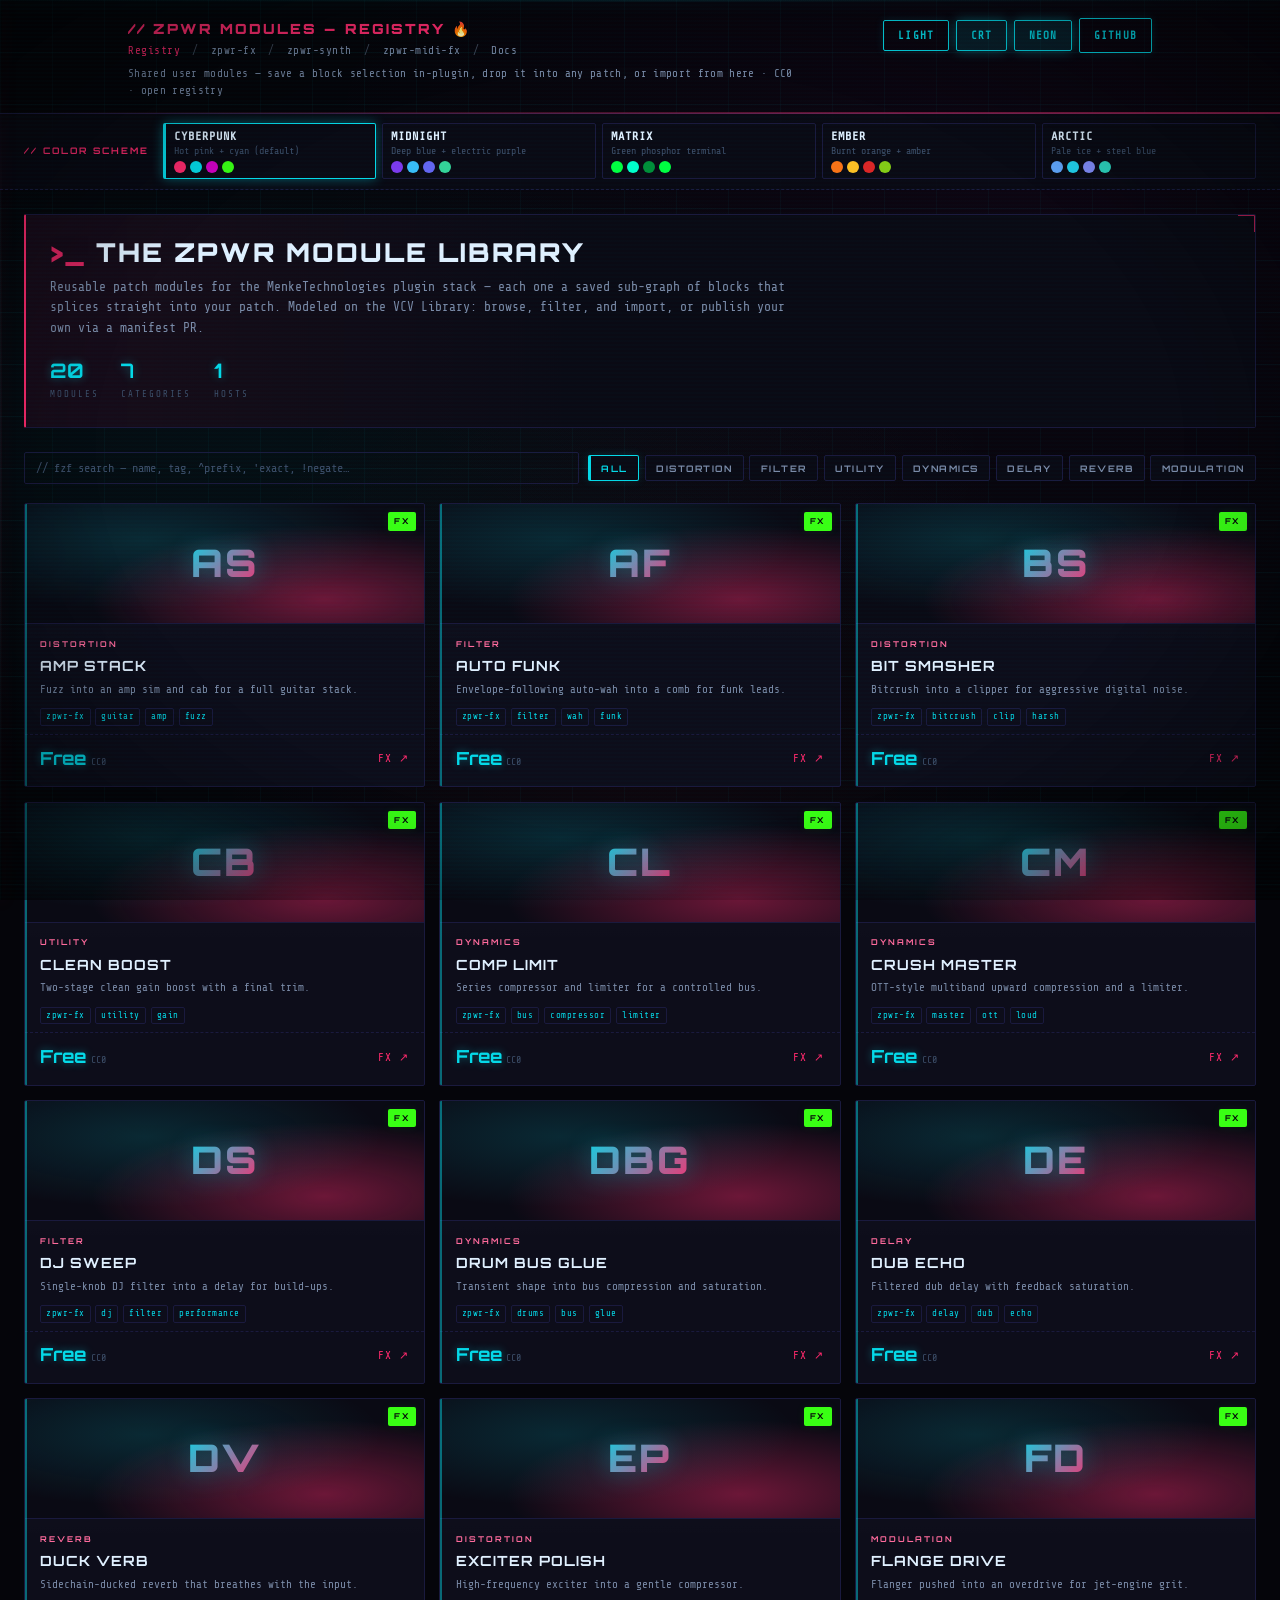
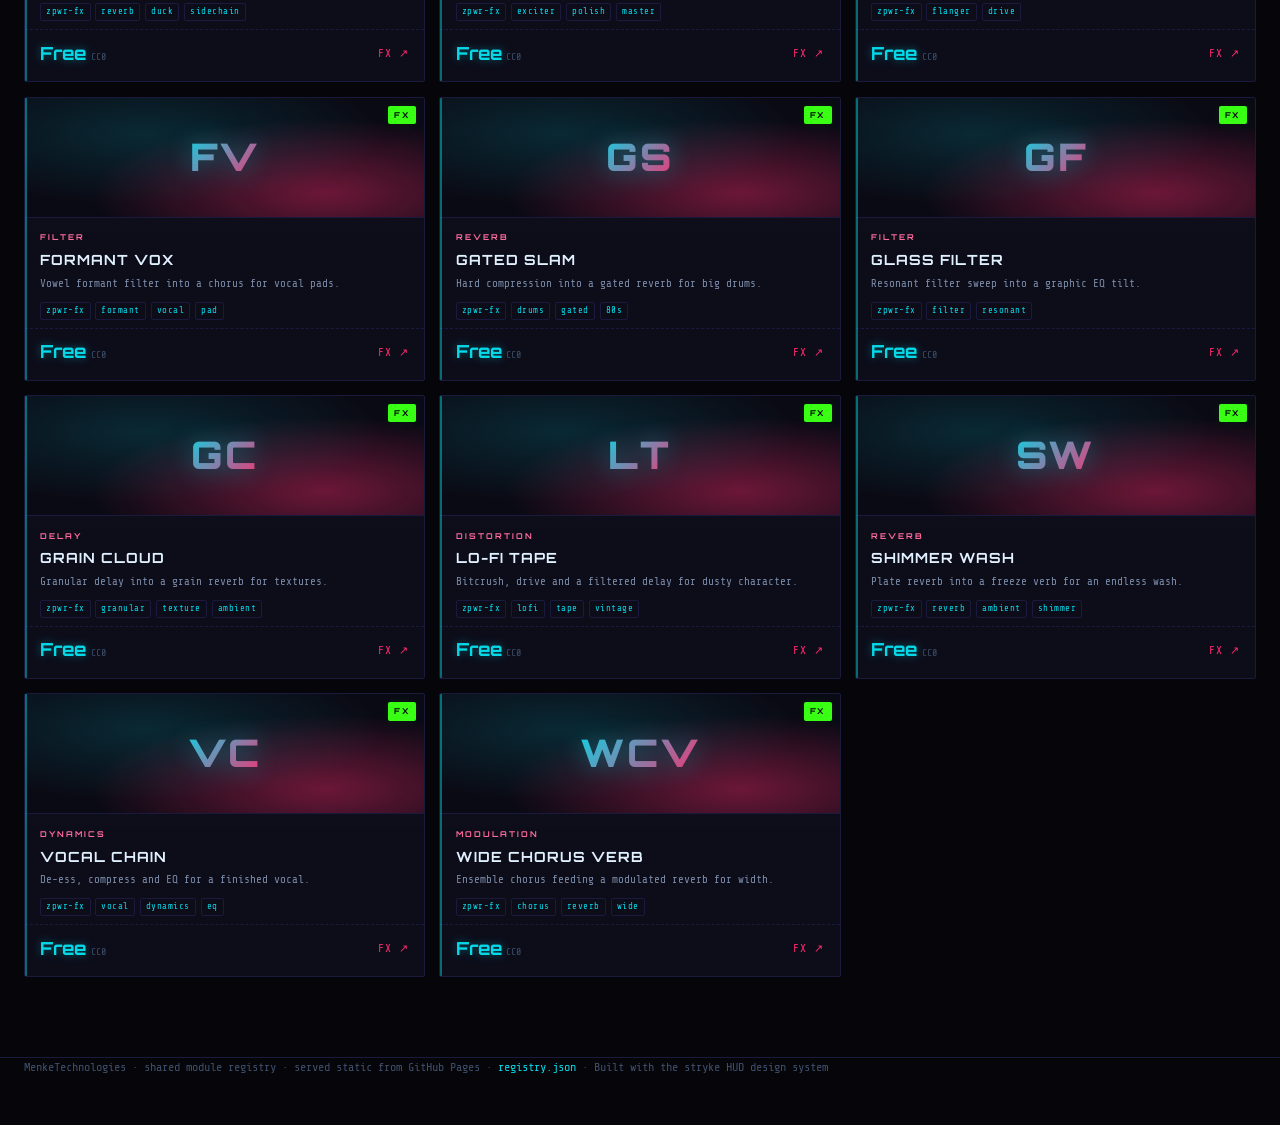
==== commit 55a499d7: "site: reskin as the MenkeTechnologies app-store clone + fzf search Rebuilt on the app-store design (" ====
--- a/index.html
+++ b/index.html
@@ -4,289 +4,89 @@
   <meta charset="utf-8" />
   <meta name="viewport" content="width=device-width, initial-scale=1" />
   <meta name="color-scheme" content="dark light" />
-  <meta name="description" content="ZPWR Modules — shared user-module registry for the MenkeTechnologies plugin stack (zpwr-fx / zpwr-synth / zpwr-midi-fx). A VCV-Library-style browser." />
-  <title>ZPWR Modules — Library</title>
+  <meta name="description" content="ZPWR Modules — the shared user-module registry for the MenkeTechnologies plugin stack (zpwr-fx / zpwr-synth / zpwr-midi-fx). Browse and import reusable patch modules." />
+  <title>ZPWR Modules — Registry</title>
   <link rel="preconnect" href="https://fonts.googleapis.com" />
   <link rel="preconnect" href="https://fonts.gstatic.com" crossorigin />
   <link href="https://fonts.googleapis.com/css2?family=Orbitron:wght@400;600;700;900&family=Share+Tech+Mono&display=swap" rel="stylesheet" />
   <link rel="stylesheet" href="hud-static.css" />
+  <link rel="stylesheet" href="tutorial.css" />
+  <link rel="stylesheet" href="store.css" />
+  <link rel="stylesheet" href="registry.css" />
   <style>
-    /* ---- registry-specific layout, on top of the shared HUD (hud-static.css) ---- */
-    .docs-main { max-width: 86rem; }
-    .reg-layout { display: grid; grid-template-columns: 210px 1fr; gap: 1.5rem; align-items: start; }
-    @media (max-width: 760px) { .reg-layout { grid-template-columns: 1fr; } }
-
-    .reg-side { position: sticky; top: 1rem; }
-    .reg-side .fgroup { margin-bottom: 1.25rem; }
-    .reg-side .fhead {
-      font-family: 'Orbitron', sans-serif; font-weight: 700; letter-spacing: 2px; font-size: 10px;
-      text-transform: uppercase; color: var(--accent); padding-bottom: 6px;
-      border-bottom: 1px solid var(--border); margin-bottom: 8px;
-    }
-    .flist { display: flex; flex-direction: column; gap: 1px; max-height: 260px; overflow-y: auto; }
-    .fitem {
-      font-size: 13px; color: var(--text-dim); cursor: pointer; padding: 4px 7px; border-radius: 2px;
-      border-left: 2px solid transparent; display: flex; justify-content: space-between; gap: 8px;
-    }
-    .fitem:hover { color: var(--cyan); background: var(--bg-hover); }
-    .fitem.on { color: var(--cyan); border-left-color: var(--cyan); background: rgba(5,217,232,0.08); }
-    .fitem .n { color: var(--text-muted); font-size: 11px; }
-    select.selsort, input.search {
-      width: 100%; font-family: 'Share Tech Mono', monospace; font-size: 13px; color: var(--text);
-      background: var(--bg-secondary); border: 1px solid var(--border); border-radius: 2px; padding: 8px 10px; outline: none;
-    }
-    select.selsort:focus, input.search:focus { border-color: var(--cyan); box-shadow: 0 0 12px var(--cyan-dim); }
-    .pricetabs { display: flex; gap: 5px; flex-wrap: wrap; }
-
-    .reg-topbar { margin-bottom: 14px; }
-    .reg-found { font-family: 'Orbitron', sans-serif; font-weight: 700; letter-spacing: 1px; font-size: 13px; color: var(--text); margin-bottom: 4px; }
-    .reg-found b { color: var(--cyan); text-shadow: 0 0 8px var(--cyan-glow); }
-    .clearf { margin-left: 10px; font-size: 11px; color: var(--accent); cursor: pointer; letter-spacing: 1px; }
-    .clearf:hover { text-decoration: underline; }
-
-    .reg-list { display: flex; flex-direction: column; gap: 0; }
-    /* each module is a .doc-card (HUD chrome: glass + pulsing neon border) */
-    .mcard { display: flex; gap: 16px; align-items: flex-start; }
-    .mcard .glyph {
-      flex: 0 0 56px; width: 56px; height: 56px; border-radius: 3px; display: flex; align-items: center; justify-content: center;
-      font-family: 'Orbitron', sans-serif; font-weight: 900; font-size: 17px; letter-spacing: 1px; color: var(--bg-primary);
-      border: 1px solid rgba(255,255,255,0.18); box-shadow: inset 0 1px 0 rgba(255,255,255,0.25);
-    }
-    .mbody { flex: 1; min-width: 0; }
-    .mtop { display: flex; align-items: baseline; gap: 10px; flex-wrap: wrap; margin-bottom: 4px; }
-    .brand { font-size: 12px; color: var(--magenta); letter-spacing: 0.5px; cursor: pointer; }
-    .brand:hover { text-shadow: 0 0 8px var(--magenta-glow); }
-    .mname { font-family: 'Orbitron', sans-serif; font-weight: 700; font-size: 16px; letter-spacing: 0.5px; color: var(--cyan); text-shadow: 0 0 8px var(--cyan-glow); }
-    .mdesc { color: var(--text-dim); font-size: 13px; margin: 2px 0 8px; }
-    .tagrow { display: flex; gap: 6px; flex-wrap: wrap; margin-bottom: 10px; }
-    .pill {
-      font-family: 'Orbitron', sans-serif; font-weight: 700; letter-spacing: 1px; font-size: 9px; text-transform: uppercase;
-      padding: 3px 8px; border-radius: 999px; border: 1px solid; cursor: pointer; background: transparent;
-    }
-    .pill.cat { color: var(--green); border-color: var(--green); }
-    .pill.host { color: var(--accent); border-color: var(--accent); }
-    .pill.tag { color: var(--text-dim); border-color: var(--border-glow); }
-    .pill.lic { color: var(--text); border-color: var(--cyan); }
-    .pill:hover { filter: brightness(1.35); box-shadow: 0 0 8px currentColor; }
-    .mfoot { display: flex; align-items: center; gap: 14px; }
-    .by { color: var(--text-muted); font-size: 11px; }
-
-    .pager { display: flex; gap: 6px; justify-content: center; margin-top: 22px; flex-wrap: wrap; }
-    .pg {
-      font-family: 'Orbitron', sans-serif; font-weight: 700; font-size: 12px; min-width: 30px; text-align: center; cursor: pointer;
-      color: var(--text-dim); background: var(--bg-secondary); border: 1px solid var(--border); border-radius: 2px; padding: 6px 9px;
-    }
-    .pg:hover { color: var(--cyan); border-color: var(--cyan); box-shadow: 0 0 10px var(--cyan-dim); }
-    .pg.on { color: var(--bg-primary); background: var(--cyan); border-color: var(--cyan); box-shadow: 0 0 12px var(--cyan-glow); }
-    .reg-empty { text-align: center; color: var(--text-dim); padding: 50px 0; letter-spacing: 1px; }
-    .reg-empty b { color: var(--cyan); }
+    .tutorial-main { max-width: 80rem; }
+    .hub-scheme-strip { border-bottom: 1px dashed var(--border); background: color-mix(in srgb, var(--bg-secondary) 85%, transparent); padding: 0.55rem 1.5rem 0.65rem; position: relative; }
+    .hub-scheme-strip-inner { max-width: 80rem; margin: 0 auto; display: flex; align-items: center; gap: 0.85rem; }
+    .hub-scheme-strip .hud-scheme-label { flex: 0 0 auto; font-family: 'Orbitron', sans-serif; font-size: 9px; font-weight: 700; letter-spacing: 2px; text-transform: uppercase; color: var(--accent); text-align: left; }
+    .hub-scheme-strip .scheme-grid { flex: 1 1 auto; display: grid; grid-template-columns: repeat(5, minmax(0, 1fr)); gap: 6px; }
+    @media (max-width: 720px) { .hub-scheme-strip-inner { flex-direction: column; align-items: stretch; } .hub-scheme-strip .scheme-grid { grid-template-columns: repeat(2, minmax(0, 1fr)); } }
   </style>
 </head>
 <body>
-  <div class="app" id="docsApp">
+  <div class="app tutorial-app" id="storeApp">
     <div class="crt-scanline" id="crtH" aria-hidden="true"></div>
     <div class="crt-scanline-v" id="crtV" aria-hidden="true"></div>
 
-    <header class="docs-header">
-      <div class="docs-header-inner">
-        <div class="docs-title-block">
-          <h1>ZPWR MODULES // LIBRARY</h1>
-          <div class="docs-sub">// patch once. reuse everywhere. — the shared user-module registry for the MenkeTechnologies plugin stack.</div>
-          <div class="docs-build-line" id="buildline">zpwr-fx · zpwr-synth · zpwr-midi-fx · registry.json</div>
+    <header class="tutorial-header">
+      <div class="tutorial-header-inner">
+        <div>
+          <h1 class="tutorial-brand">// ZPWR MODULES — REGISTRY 🔥</h1>
+          <nav class="tutorial-crumbs" aria-label="Breadcrumb">
+            <span class="current">Registry</span>
+            <span class="sep">/</span>
+            <a href="https://github.com/MenkeTechnologies/zpwr-fx">zpwr-fx</a>
+            <span class="sep">/</span>
+            <a href="https://github.com/MenkeTechnologies/zpwr-synth">zpwr-synth</a>
+            <span class="sep">/</span>
+            <a href="https://github.com/MenkeTechnologies/zpwr-midi-fx">zpwr-midi-fx</a>
+            <span class="sep">/</span>
+            <a href="https://github.com/MenkeTechnologies/zpwr-patch-core#0x05-user-modules--registry">Docs</a>
+          </nav>
+          <p class="docs-build-line">Shared user modules — save a block selection in-plugin, drop it into any patch, or import from here · CC0 · open registry</p>
         </div>
-        <div class="docs-header-actions">
-          <div class="hud-scheme-row">
-            <span class="hud-scheme-label">// Color scheme</span>
-            <div class="scheme-grid" id="hudSchemeGrid"></div>
-          </div>
-          <div class="docs-toolbar">
-            <button class="btn btn-secondary" id="btnTheme" type="button">Light</button>
-            <button class="btn btn-secondary active" id="btnCrt" type="button">CRT</button>
-            <button class="btn btn-secondary active" id="btnNeon" type="button">Neon</button>
-            <a class="btn btn-secondary" href="https://github.com/MenkeTechnologies/zpwr-modules">GitHub</a>
-          </div>
+        <div class="tutorial-toolbar">
+          <button type="button" class="btn btn-secondary" id="btnTheme" title="Toggle light/dark">Theme</button>
+          <button type="button" class="btn btn-secondary active" id="btnCrt" title="CRT scanline overlay">CRT</button>
+          <button type="button" class="btn btn-secondary active" id="btnNeon" title="Neon border pulse">Neon</button>
+          <a class="btn btn-secondary" href="https://github.com/MenkeTechnologies/zpwr-modules">GitHub</a>
         </div>
       </div>
     </header>
 
-    <main class="docs-main">
-      <div class="reg-layout">
-        <aside class="reg-side doc-card">
-          <div class="fgroup">
-            <div class="fhead">Sort</div>
-            <select id="sort" class="selsort">
-              <option value="name">Name</option>
-              <option value="newest">Newest</option>
-              <option value="random">Random</option>
-            </select>
-          </div>
-          <div class="fgroup">
-            <div class="fhead">License</div>
-            <div class="pricetabs" id="lictabs"></div>
-          </div>
-          <div class="fgroup">
-            <div class="fhead">Host</div>
-            <div class="flist" id="hostlist"></div>
-          </div>
-          <div class="fgroup">
-            <div class="fhead">Brand</div>
-            <div class="flist" id="brandlist"></div>
-          </div>
-          <div class="fgroup">
-            <div class="fhead">Tag</div>
-            <div class="flist" id="taglist"></div>
-          </div>
-        </aside>
+    <div class="hub-scheme-strip">
+      <div class="hub-scheme-strip-inner">
+        <span class="hud-scheme-label">// Color scheme</span>
+        <div class="scheme-grid" id="hudSchemeGrid"></div>
+      </div>
+    </div>
 
-        <section>
-          <div class="reg-topbar">
-            <input id="q" class="search" type="text" placeholder="search modules — name, author, tag…" autocomplete="off" spellcheck="false" />
-          </div>
-          <div class="reg-found" id="found"></div>
-          <div class="reg-list" id="list"></div>
-          <div class="reg-empty" id="empty" style="display:none"></div>
-          <div class="pager" id="pager"></div>
-        </section>
+    <main class="tutorial-main">
+      <section class="store-hero">
+        <h2><span class="hash">&gt;_</span>The ZPWR Module Library</h2>
+        <p>Reusable patch modules for the MenkeTechnologies plugin stack — each one a saved sub-graph of blocks that splices straight into your patch. Modeled on the VCV Library: browse, filter, and import, or publish your own via a manifest PR.</p>
+        <div class="hero-stats">
+          <div class="hero-stat"><span class="num" id="statProducts">0</span><span class="lbl">Modules</span></div>
+          <div class="hero-stat"><span class="num" id="statCats">0</span><span class="lbl">Categories</span></div>
+          <div class="hero-stat"><span class="num" id="statFree">0</span><span class="lbl">Hosts</span></div>
+        </div>
+      </section>
+
+      <div class="store-controls">
+        <input type="search" class="store-search" id="storeSearch" placeholder="// fzf search — name, tag, ^prefix, 'exact, !negate…" aria-label="Search modules" />
+        <div class="filter-row" id="filterRow"></div>
       </div>
 
-      <footer class="doc-footer">
-        a <a href="https://github.com/MenkeTechnologies">MenkeTechnologies</a> audio-stack registry · served static from GitHub Pages ·
-        <a href="registry.json">registry.json</a> · publish via a manifest PR to
-        <a href="https://github.com/MenkeTechnologies/zpwr-modules">zpwr-modules</a>
-      </footer>
+      <div class="product-grid" id="productGrid"></div>
     </main>
+
+    <footer class="tutorial-main doc-footer" style="padding-top:0;">
+      MenkeTechnologies · shared module registry · served static from GitHub Pages ·
+      <a href="registry.json">registry.json</a> · Built with the stryke HUD design system
+    </footer>
   </div>
 
   <script src="hud-theme.js"></script>
-  <script>
-    const PER_PAGE = 50;
-    const GLYPH_VARS = ["--cyan", "--green", "--accent", "--magenta", "--accent-light"];
-    let MODULES = [], page = 1, seed = 0;
-    const sel = { license: "all", host: null, brand: null, tag: null };
-    const $ = (id) => document.getElementById(id);
-    const esc = (s) => String(s == null ? "" : s).replace(/[&<>"]/g, (c) => ({ "&": "&amp;", "<": "&lt;", ">": "&gt;", '"': "&quot;" }[c]));
-    const hash = (s) => { let h = 0; for (let i = 0; i < s.length; i++) h = (h * 31 + s.charCodeAt(i)) | 0; return Math.abs(h); };
-    const cssVar = (k) => getComputedStyle(document.documentElement).getPropertyValue(k).trim() || "#05d9e8";
-
-    function counts(key) {
-      const m = new Map();
-      for (const mod of MODULES) {
-        const vals = key === "tag" ? (mod.tags || []) : [mod[key]];
-        for (const v of vals) if (v) m.set(v, (m.get(v) || 0) + 1);
-      }
-      return [...m.entries()].sort((a, b) => a[0].localeCompare(b[0]));
-    }
-
-    function buildFilters() {
-      const lics = ["all", ...new Set(MODULES.map((m) => m.license).filter(Boolean))];
-      $("lictabs").innerHTML = "";
-      lics.forEach((l) => {
-        const b = document.createElement("button");
-        b.type = "button";
-        b.className = "btn btn-secondary" + (sel.license === l ? " active" : "");
-        b.style.padding = "5px 9px"; b.style.fontSize = "10px";
-        b.textContent = l === "all" ? "All" : l;
-        b.onclick = () => { sel.license = l; page = 1; buildFilters(); render(); };
-        $("lictabs").appendChild(b);
-      });
-      const group = (elId, key, selKey) => {
-        const host = $(elId); host.innerHTML = "";
-        const list = counts(key);
-        if (!list.length) { const e = document.createElement("div"); e.className = "fitem"; e.style.opacity = ".5"; e.textContent = "—"; host.appendChild(e); return; }
-        list.forEach(([val, n]) => {
-          const it = document.createElement("div");
-          it.className = "fitem" + (sel[selKey] === val ? " on" : "");
-          it.innerHTML = "<span>" + esc(key === "host" ? val.replace("zpwr-", "") : val) + "</span><span class='n'>" + n + "</span>";
-          it.onclick = () => { sel[selKey] = sel[selKey] === val ? null : val; page = 1; buildFilters(); render(); };
-          host.appendChild(it);
-        });
-      };
-      group("hostlist", "host", "host");
-      group("brandlist", "author", "brand");
-      group("taglist", "tag", "tag");
-    }
-
-    function filtered() {
-      const q = $("q").value.trim().toLowerCase();
-      let rows = MODULES.filter((m) => {
-        if (sel.license !== "all" && (m.license || "") !== sel.license) return false;
-        if (sel.host && (m.host || "") !== sel.host) return false;
-        if (sel.brand && (m.author || "") !== sel.brand) return false;
-        if (sel.tag && !(m.tags || []).includes(sel.tag)) return false;
-        if (!q) return true;
-        const hay = (m.name + " " + (m.author || "") + " " + (m.category || "") + " " + (m.desc || "") + " " + (m.tags || []).join(" ")).toLowerCase();
-        return hay.indexOf(q) >= 0;
-      });
-      const sort = $("sort").value;
-      if (sort === "name") rows.sort((a, b) => a.name.localeCompare(b.name));
-      else if (sort === "newest") rows.reverse();
-      else if (sort === "random") rows.sort((a, b) => ((hash(a.slug || a.name) ^ seed) % 997) - ((hash(b.slug || b.name) ^ seed) % 997));
-      return rows;
-    }
-
-    function render() {
-      const rows = filtered();
-      const active = sel.host || sel.brand || sel.tag || (sel.license !== "all" ? sel.license : null) || $("q").value.trim();
-      $("found").innerHTML = "<b>" + rows.length + "</b> module" + (rows.length === 1 ? "" : "s") + " found"
-        + (active ? '<span class="clearf" id="clear">[ clear filters ]</span>' : "");
-      if (active) $("clear").onclick = () => { sel.license = "all"; sel.host = sel.brand = sel.tag = null; $("q").value = ""; page = 1; buildFilters(); render(); };
-
-      const pages = Math.max(1, Math.ceil(rows.length / PER_PAGE));
-      if (page > pages) page = pages;
-      const slice = rows.slice((page - 1) * PER_PAGE, page * PER_PAGE);
-
-      const list = $("list"), empty = $("empty");
-      list.innerHTML = "";
-      if (!rows.length) {
-        empty.style.display = "";
-        empty.innerHTML = MODULES.length ? "no modules match — <b>clear the filters</b>" : "registry is empty. <b>publish the first module</b> via a manifest PR.";
-        $("pager").innerHTML = ""; return;
-      }
-      empty.style.display = "none";
-      for (const m of slice) {
-        const card = document.createElement("div");
-        card.className = "doc-card mcard";
-        const gv = cssVar(GLYPH_VARS[hash(m.slug || m.name) % GLYPH_VARS.length]);
-        const initials = (m.name || "?").replace(/[^A-Za-z0-9 ]/g, "").split(/\s+/).map((w) => w[0] || "").join("").slice(0, 3).toUpperCase();
-        const tags = []
-          .concat(m.category ? ['<span class="pill cat">' + esc(m.category) + "</span>"] : [])
-          .concat(m.host ? ['<span class="pill host">' + esc(m.host) + "</span>"] : [])
-          .concat((m.tags || []).map((t) => '<span class="pill tag">' + esc(t) + "</span>"))
-          .concat(m.license ? ['<span class="pill lic">' + esc(m.license) + "</span>"] : [])
-          .join("");
-        card.innerHTML =
-          '<div class="glyph" style="background:linear-gradient(150deg,' + gv + ',var(--bg-card) 92%)">' + esc(initials) + "</div>" +
-          '<div class="mbody">' +
-            '<div class="mtop"><span class="brand">' + esc(m.author || "unknown") + '</span><span class="mname">' + esc(m.name) + "</span></div>" +
-            '<div class="mdesc">' + esc(m.desc) + "</div>" +
-            '<div class="tagrow">' + tags + "</div>" +
-            '<div class="mfoot">' + (m.url ? '<a class="btn btn-secondary" href="' + esc(m.url) + '" download>⤓ Download</a>' : "") + '<span class="by">slug: ' + esc(m.slug || "-") + "</span></div>" +
-          "</div>";
-        card.querySelectorAll(".pill.cat,.pill.tag").forEach((p) => p.onclick = () => { sel.tag = p.textContent; page = 1; buildFilters(); render(); window.scrollTo({ top: 0 }); });
-        const hp = card.querySelector(".pill.host"); if (hp) hp.onclick = () => { sel.host = m.host; page = 1; buildFilters(); render(); window.scrollTo({ top: 0 }); };
-        card.querySelector(".brand").onclick = () => { sel.brand = m.author; page = 1; buildFilters(); render(); window.scrollTo({ top: 0 }); };
-        list.appendChild(card);
-      }
-      const pager = $("pager"); pager.innerHTML = "";
-      if (pages > 1) {
-        const mk = (label, p, on) => { const b = document.createElement("div"); b.className = "pg" + (on ? " on" : ""); b.textContent = label; b.onclick = () => { page = p; render(); window.scrollTo({ top: 0 }); }; pager.appendChild(b); };
-        if (page > 1) mk("‹", page - 1, false);
-        for (let p = 1; p <= pages; p++) mk(String(p), p, p === page);
-        if (page < pages) mk("›", page + 1, false);
-      }
-    }
-
-    $("q").addEventListener("input", () => { page = 1; render(); });
-    $("sort").addEventListener("change", () => { seed = (seed + 1) | 0; page = 1; render(); });
-
-    fetch("registry.json", { cache: "no-store" })
-      .then((r) => r.json())
-      .then((d) => {
-        MODULES = Array.isArray(d.modules) ? d.modules : [];
-        $("buildline").textContent = MODULES.length + " modules · zpwr-fx · zpwr-synth · zpwr-midi-fx · registry.json";
-        buildFilters(); render();
-      })
-      .catch(() => { $("empty").style.display = ""; $("empty").innerHTML = "could not load <b>registry.json</b>."; });
-  </script>
+  <script src="fzf.js"></script>
+  <script src="registry.js"></script>
 </body>
 </html>
--- a/tutorial.css
+++ b/tutorial.css
@@ -0,0 +1,669 @@
+/* AUDIO_HAXOR — Tutorial pages
+   Cyberpunk walkthrough styles. Loads after hud-static.css and
+   reuses its CSS variables (var(--bg), --text, --accent, --border).
+*/
+
+.tutorial-app {
+  min-height: 100vh;
+  display: flex;
+  flex-direction: column;
+}
+
+.tutorial-header {
+  position: relative;
+  border-bottom: 1px solid var(--border);
+  background:
+    linear-gradient(180deg,
+      color-mix(in srgb, var(--accent) 4%, transparent) 0%,
+      transparent 100%),
+    var(--bg);
+  padding: 1.1rem 1.5rem 0.85rem;
+}
+.tutorial-header::after {
+  content: "";
+  position: absolute;
+  left: 0; right: 0; bottom: -1px;
+  height: 2px;
+  background: linear-gradient(
+    90deg,
+    transparent,
+    var(--accent),
+    transparent
+  );
+  opacity: 0.55;
+  pointer-events: none;
+}
+.tutorial-header-inner {
+  max-width: 64rem;
+  margin: 0 auto;
+  display: flex;
+  align-items: flex-start;
+  justify-content: space-between;
+  gap: 1.5rem;
+  flex-wrap: wrap;
+}
+.tutorial-brand {
+  font-family: 'Orbitron', sans-serif;
+  font-weight: 900;
+  font-size: 14px;
+  letter-spacing: 2px;
+  color: var(--accent);
+  text-transform: uppercase;
+  margin: 0 0 0.2rem;
+}
+.tutorial-crumbs {
+  font-family: 'Share Tech Mono', ui-monospace, monospace;
+  font-size: 11px;
+  color: var(--text-dim);
+  letter-spacing: 0.5px;
+}
+.tutorial-crumbs a {
+  color: var(--text-dim);
+  text-decoration: none;
+  transition: color 120ms ease;
+}
+.tutorial-crumbs a:hover { color: var(--accent); }
+.tutorial-crumbs .sep {
+  display: inline-block;
+  margin: 0 0.35rem;
+  color: color-mix(in srgb, var(--text-dim) 50%, transparent);
+}
+.tutorial-crumbs .current { color: var(--accent); }
+
+.tutorial-toolbar {
+  display: flex;
+  flex-wrap: wrap;
+  gap: 0.4rem;
+  align-items: center;
+}
+
+.tutorial-main {
+  flex: 1;
+  max-width: 56rem;
+  width: 100%;
+  margin: 0 auto;
+  padding: 1.5rem 1.5rem 3rem;
+}
+
+.step-meter {
+  display: flex;
+  align-items: center;
+  gap: 0.85rem;
+  margin: 0.25rem 0 1.15rem;
+  font-family: 'Share Tech Mono', ui-monospace, monospace;
+  font-size: 11px;
+  color: var(--text-dim);
+  letter-spacing: 1px;
+}
+.step-meter .meter-label {
+  text-transform: uppercase;
+  color: var(--accent);
+  font-weight: 700;
+  font-family: 'Orbitron', sans-serif;
+  font-size: 10px;
+  letter-spacing: 2px;
+}
+.step-meter .meter-bar {
+  flex: 1;
+  max-width: 16rem;
+  height: 6px;
+  background: var(--bg-secondary);
+  border: 1px solid var(--border);
+  border-radius: 1px;
+  overflow: hidden;
+  position: relative;
+}
+.step-meter .meter-fill {
+  position: absolute;
+  inset: 0 auto 0 0;
+  background: linear-gradient(
+    90deg,
+    color-mix(in srgb, var(--accent) 80%, transparent),
+    var(--accent)
+  );
+  box-shadow: 0 0 8px var(--accent);
+}
+.step-meter .meter-count {
+  font-variant-numeric: tabular-nums;
+}
+
+.tutorial-title {
+  font-family: 'Orbitron', sans-serif;
+  font-weight: 900;
+  font-size: 24px;
+  letter-spacing: 2px;
+  text-transform: uppercase;
+  margin: 0 0 0.4rem;
+  color: var(--text);
+  line-height: 1.2;
+}
+.tutorial-title .step-hash {
+  color: var(--accent);
+  margin-right: 0.55rem;
+  opacity: 0.85;
+  font-size: 0.85em;
+}
+.tutorial-subtitle {
+  margin: 0 0 1.5rem;
+  font-family: 'Share Tech Mono', ui-monospace, monospace;
+  font-size: 12px;
+  color: var(--text-dim);
+  letter-spacing: 0.5px;
+  line-height: 1.55;
+  padding-left: 0.75rem;
+  border-left: 2px solid
+    color-mix(in srgb, var(--accent) 60%, transparent);
+}
+
+.tutorial-section {
+  margin: 1.75rem 0;
+  padding: 1rem 1.1rem 1.1rem;
+  border: 1px solid var(--border);
+  border-left: 2px solid var(--accent);
+  background:
+    linear-gradient(
+      to right,
+      color-mix(in srgb, var(--accent) 5%, transparent),
+      transparent 40%
+    ),
+    var(--bg-secondary);
+  border-radius: 2px;
+  position: relative;
+}
+.tutorial-section::before {
+  content: "";
+  position: absolute;
+  top: -1px; right: -1px;
+  width: 14px; height: 14px;
+  border-top: 2px solid var(--accent);
+  border-right: 2px solid var(--accent);
+  opacity: 0.7;
+}
+.tutorial-section::after {
+  content: "";
+  position: absolute;
+  bottom: -1px; left: -1px;
+  width: 14px; height: 14px;
+  border-bottom: 2px solid var(--accent);
+  border-left: 2px solid var(--accent);
+  opacity: 0.7;
+}
+.tutorial-section > h2 {
+  margin: 0 0 0.6rem;
+  font-family: 'Orbitron', sans-serif;
+  font-size: 12px;
+  font-weight: 700;
+  letter-spacing: 2.5px;
+  text-transform: uppercase;
+  color: var(--accent);
+}
+.tutorial-section > h2::before {
+  content: "// ";
+  opacity: 0.7;
+}
+.tutorial-section > h3 {
+  margin: 0.9rem 0 0.35rem;
+  font-family: 'Orbitron', sans-serif;
+  font-size: 11px;
+  font-weight: 700;
+  letter-spacing: 2px;
+  text-transform: uppercase;
+  color: var(--text);
+}
+.tutorial-section > p,
+.tutorial-section li {
+  color: var(--text-dim);
+  font-size: 13px;
+  line-height: 1.6;
+}
+.tutorial-section > p {
+  margin: 0.5rem 0;
+}
+.tutorial-section ul,
+.tutorial-section ol {
+  margin: 0.4rem 0 0.6rem;
+  padding-left: 1.25rem;
+}
+.tutorial-section li { margin: 0.35rem 0; }
+.tutorial-section li strong {
+  color: var(--text);
+  font-weight: 600;
+}
+.tutorial-section code {
+  font-family: 'Share Tech Mono', ui-monospace, monospace;
+  font-size: 12px;
+  padding: 1px 5px;
+  background: var(--bg);
+  border: 1px solid var(--border);
+  border-radius: 2px;
+  color: var(--accent);
+}
+.tutorial-section pre {
+  font-family: 'Share Tech Mono', ui-monospace, monospace;
+  font-size: 12px;
+  background: var(--bg);
+  border: 1px solid var(--border);
+  border-radius: 2px;
+  padding: 0.75rem 0.9rem;
+  overflow-x: auto;
+  color: var(--text);
+  margin: 0.5rem 0;
+  box-shadow: inset 0 0 18px rgba(0, 0, 0, 0.35);
+}
+[data-theme="light"] .tutorial-section pre {
+  box-shadow: inset 0 0 10px rgba(0, 0, 0, 0.05);
+}
+
+.tutorial-shot {
+  margin: 0.85rem 0 0.25rem;
+}
+.tutorial-shot img {
+  display: block;
+  width: 100%;
+  max-width: 52rem;
+  border: 1px solid var(--border);
+  border-radius: 2px;
+  background: var(--bg);
+  box-shadow: 0 0 32px rgba(0, 0, 0, 0.55);
+}
+[data-theme="light"] .tutorial-shot img {
+  box-shadow: 0 0 12px rgba(0, 0, 0, 0.08);
+}
+.tutorial-shot figcaption {
+  margin-top: 0.3rem;
+  font-family: 'Share Tech Mono', ui-monospace, monospace;
+  font-size: 10px;
+  color: var(--text-dim);
+  opacity: 0.75;
+  letter-spacing: 0.5px;
+}
+
+.tutorial-callout {
+  margin: 0.75rem 0;
+  padding: 0.6rem 0.85rem;
+  border-left: 2px solid var(--accent);
+  background: color-mix(in srgb, var(--accent) 5%, transparent);
+  font-size: 12px;
+  color: var(--text-dim);
+  line-height: 1.55;
+}
+.tutorial-callout strong {
+  color: var(--accent);
+  font-family: 'Orbitron', sans-serif;
+  font-size: 10px;
+  letter-spacing: 2px;
+  text-transform: uppercase;
+  margin-right: 0.4rem;
+}
+.tutorial-callout.warn {
+  border-color: #ff6b6b;
+  background: rgba(255, 107, 107, 0.06);
+}
+.tutorial-callout.warn strong { color: #ff6b6b; }
+
+.tutorial-nav {
+  margin: 2.5rem 0 0;
+  padding-top: 1rem;
+  border-top: 1px dashed var(--border);
+  display: grid;
+  grid-template-columns: 1fr auto 1fr;
+  gap: 0.75rem;
+  align-items: stretch;
+}
+.tutorial-nav-top {
+  margin: 0 0 1.25rem;
+  padding-top: 0;
+  padding-bottom: 0.9rem;
+  border-top: none;
+  border-bottom: 1px dashed var(--border);
+  animation: fadeSlideIn 0.45s ease 0.04s both;
+}
+.tutorial-nav-top a,
+.tutorial-nav-top .nav-stub {
+  padding: 0.55rem 0.85rem;
+}
+.tutorial-nav a,
+.tutorial-nav .nav-stub {
+  display: flex;
+  flex-direction: column;
+  justify-content: center;
+  gap: 0.15rem;
+  padding: 0.7rem 1rem;
+  border: 1px solid var(--border);
+  border-radius: 2px;
+  background: var(--bg-secondary);
+  text-decoration: none;
+  font-family: 'Share Tech Mono', ui-monospace, monospace;
+  font-size: 12px;
+  color: var(--text);
+  transition: border-color 150ms ease, box-shadow 150ms ease,
+              background 150ms ease;
+}
+.tutorial-nav a:hover {
+  border-color: var(--accent);
+  box-shadow: 0 0 14px
+    color-mix(in srgb, var(--accent) 35%, transparent);
+}
+.tutorial-nav .nav-stub {
+  opacity: 0.35;
+  cursor: default;
+}
+.tutorial-nav .nav-label {
+  font-family: 'Orbitron', sans-serif;
+  font-size: 9px;
+  letter-spacing: 2px;
+  text-transform: uppercase;
+  color: var(--accent);
+  opacity: 0.9;
+}
+.tutorial-nav .nav-title { color: var(--text); }
+.tutorial-nav .nav-prev { text-align: left; }
+.tutorial-nav .nav-prev::before { content: "◂ "; color: var(--accent); }
+.tutorial-nav .nav-next { text-align: right; }
+.tutorial-nav .nav-next::after { content: " ▸"; color: var(--accent); }
+.tutorial-nav .nav-index {
+  text-align: center;
+  align-items: center;
+}
+.tutorial-nav .nav-index .nav-label { color: var(--text-dim); }
+.tutorial-nav .nav-index:hover .nav-label { color: var(--accent); }
+
+/* Landing page (tutorial/index.html) */
+.tutorial-landing-lead {
+  margin: 0 0 1.5rem;
+  padding: 1rem 1.1rem;
+  border: 1px solid var(--border);
+  border-left: 2px solid var(--accent);
+  background: var(--bg-secondary);
+  color: var(--text-dim);
+  font-size: 13px;
+  line-height: 1.6;
+}
+.tutorial-landing-lead strong {
+  color: var(--accent);
+  font-family: 'Orbitron', sans-serif;
+  font-size: 11px;
+  letter-spacing: 1.5px;
+  text-transform: uppercase;
+  margin-right: 0.3rem;
+}
+
+.tutorial-grid {
+  display: grid;
+  grid-template-columns: repeat(auto-fill, minmax(18rem, 1fr));
+  gap: 0.85rem;
+  margin: 1.2rem 0 2rem;
+}
+.tutorial-card {
+  display: flex;
+  flex-direction: column;
+  gap: 0.35rem;
+  padding: 0.85rem 0.95rem 0.9rem;
+  border: 1px solid var(--border);
+  background: var(--bg-secondary);
+  text-decoration: none;
+  color: var(--text);
+  position: relative;
+  transition: border-color 150ms ease, box-shadow 150ms ease,
+              transform 150ms ease;
+  overflow: hidden;
+}
+.tutorial-card::before {
+  content: "";
+  position: absolute;
+  top: 0; left: 0;
+  width: 2px; height: 100%;
+  background: var(--accent);
+  opacity: 0.4;
+  transition: opacity 150ms ease;
+}
+.tutorial-card:hover {
+  border-color: var(--accent);
+  box-shadow: 0 0 18px
+    color-mix(in srgb, var(--accent) 30%, transparent);
+  transform: translateY(-1px);
+}
+.tutorial-card:hover::before { opacity: 1; }
+.tutorial-card .card-num {
+  font-family: 'Orbitron', sans-serif;
+  font-size: 10px;
+  font-weight: 700;
+  letter-spacing: 2px;
+  color: var(--accent);
+}
+.tutorial-card .card-title {
+  font-family: 'Orbitron', sans-serif;
+  font-size: 12px;
+  font-weight: 700;
+  letter-spacing: 1px;
+  text-transform: uppercase;
+  color: var(--text);
+  line-height: 1.3;
+}
+.tutorial-card .card-desc {
+  font-family: 'Share Tech Mono', ui-monospace, monospace;
+  font-size: 11px;
+  color: var(--text-dim);
+  line-height: 1.5;
+}
+
+.chapter-divider {
+  margin: 1.8rem 0 0.6rem;
+  font-family: 'Orbitron', sans-serif;
+  font-size: 11px;
+  font-weight: 700;
+  letter-spacing: 3px;
+  text-transform: uppercase;
+  color: var(--accent);
+  display: flex;
+  align-items: center;
+  gap: 0.75rem;
+}
+.chapter-divider::before { content: "▸"; opacity: 0.7; }
+.chapter-divider::after {
+  content: "";
+  flex: 1;
+  height: 1px;
+  background: linear-gradient(
+    90deg,
+    color-mix(in srgb, var(--accent) 60%, transparent),
+    transparent
+  );
+}
+
+/* ===================================================================
+   ANIMATIONS — cyberpunk entrance + ambient motion
+   =================================================================== */
+
+@keyframes fadeSlideIn {
+  from { opacity: 0; transform: translateY(14px); }
+  to   { opacity: 1; transform: translateY(0); }
+}
+
+@keyframes meterGrow {
+  from { transform: scaleX(0); }
+  to   { transform: scaleX(1); }
+}
+
+@keyframes cursorBlink {
+  0%, 49%   { opacity: 1; }
+  50%, 100% { opacity: 0; }
+}
+
+@keyframes neonBreathe {
+  0%, 100% { box-shadow: 0 0 6px color-mix(in srgb, var(--accent) 45%, transparent); }
+  50%      { box-shadow: 0 0 14px var(--accent),
+                         0 0 24px color-mix(in srgb, var(--accent) 60%, transparent); }
+}
+
+@keyframes titleGlitch {
+  0%, 88%, 100% { transform: none; text-shadow: 0 0 12px color-mix(in srgb, var(--accent) 30%, transparent); }
+  89%           { transform: translate(-1px, 0) skewX(-1deg); text-shadow: 2px 0 0 var(--accent), -2px 0 0 var(--cyan, var(--accent)); }
+  90%           { transform: translate(1px, 0) skewX(1deg);   text-shadow: -2px 0 0 var(--accent), 2px 0 0 var(--cyan, var(--accent)); }
+  91%           { transform: translate(0, 0);                  text-shadow: 0 0 12px var(--accent); }
+}
+
+@keyframes sweepHighlight {
+  0%   { transform: translateX(-110%); }
+  60%  { transform: translateX(110%); }
+  100% { transform: translateX(110%); }
+}
+
+@keyframes cornerBracketPulse {
+  0%, 100% { opacity: 0.55; }
+  50%      { opacity: 1; }
+}
+
+@keyframes bootFlicker {
+  0%, 19%, 21%, 23%, 100% { opacity: 1; }
+  20%, 22%                { opacity: 0.35; }
+}
+
+@keyframes scanlineDrift {
+  from { background-position-y: 0; }
+  to   { background-position-y: 100%; }
+}
+
+/* Apply animations */
+
+.tutorial-title {
+  animation:
+    fadeSlideIn 0.55s ease both,
+    titleGlitch 9s ease-in-out 1.4s infinite;
+}
+.tutorial-subtitle {
+  animation: fadeSlideIn 0.65s ease 0.08s both;
+}
+.tutorial-subtitle::after {
+  content: " ▌";
+  color: var(--accent);
+  animation: cursorBlink 1.1s steps(1, end) infinite;
+  margin-left: 0.15rem;
+}
+
+.step-meter {
+  animation: fadeSlideIn 0.5s ease 0.12s both;
+}
+.step-meter .meter-fill {
+  transform-origin: left center;
+  animation: meterGrow 1.1s cubic-bezier(0.22, 1, 0.36, 1) 0.25s both;
+}
+
+.tutorial-section {
+  animation: fadeSlideIn 0.55s ease both;
+  opacity: 0;
+}
+.tutorial-section:nth-of-type(1) { animation-delay: 0.18s; }
+.tutorial-section:nth-of-type(2) { animation-delay: 0.26s; }
+.tutorial-section:nth-of-type(3) { animation-delay: 0.34s; }
+.tutorial-section:nth-of-type(4) { animation-delay: 0.42s; }
+.tutorial-section:nth-of-type(5) { animation-delay: 0.50s; }
+.tutorial-section:nth-of-type(6) { animation-delay: 0.58s; }
+.tutorial-section:nth-of-type(7) { animation-delay: 0.66s; }
+.tutorial-section:nth-of-type(8) { animation-delay: 0.74s; }
+.tutorial-section:nth-of-type(9) { animation-delay: 0.82s; }
+.tutorial-section:nth-of-type(n+10) { animation-delay: 0.90s; }
+
+.tutorial-section::before,
+.tutorial-section::after {
+  animation: cornerBracketPulse 3.5s ease-in-out infinite;
+}
+.tutorial-section::after { animation-delay: 1.75s; }
+
+.tutorial-section > h2 {
+  position: relative;
+  overflow: hidden;
+}
+.tutorial-section > h2::after {
+  content: "";
+  position: absolute;
+  top: 0; left: 0;
+  width: 40%; height: 100%;
+  background: linear-gradient(
+    90deg,
+    transparent,
+    color-mix(in srgb, var(--accent) 30%, transparent),
+    transparent
+  );
+  animation: sweepHighlight 6s ease-in-out infinite;
+  pointer-events: none;
+}
+
+.tutorial-nav a:hover {
+  animation: neonBreathe 2s ease-in-out infinite;
+}
+
+.tutorial-card {
+  animation: fadeSlideIn 0.5s ease both;
+  opacity: 0;
+}
+.tutorial-card:nth-child(1)  { animation-delay: 0.10s; }
+.tutorial-card:nth-child(2)  { animation-delay: 0.14s; }
+.tutorial-card:nth-child(3)  { animation-delay: 0.18s; }
+.tutorial-card:nth-child(4)  { animation-delay: 0.22s; }
+.tutorial-card:nth-child(5)  { animation-delay: 0.26s; }
+.tutorial-card:nth-child(6)  { animation-delay: 0.30s; }
+.tutorial-card:nth-child(7)  { animation-delay: 0.34s; }
+.tutorial-card:nth-child(8)  { animation-delay: 0.38s; }
+.tutorial-card:nth-child(9)  { animation-delay: 0.42s; }
+.tutorial-card:nth-child(10) { animation-delay: 0.46s; }
+.tutorial-card:nth-child(11) { animation-delay: 0.50s; }
+.tutorial-card:nth-child(12) { animation-delay: 0.54s; }
+.tutorial-card:nth-child(13) { animation-delay: 0.58s; }
+.tutorial-card:nth-child(14) { animation-delay: 0.62s; }
+.tutorial-card:nth-child(15) { animation-delay: 0.66s; }
+.tutorial-card:nth-child(16) { animation-delay: 0.70s; }
+.tutorial-card:nth-child(17) { animation-delay: 0.74s; }
+.tutorial-card:nth-child(n+18) { animation-delay: 0.78s; }
+
+.tutorial-card::after {
+  content: "";
+  position: absolute;
+  top: 0; left: 0;
+  right: 0;
+  height: 100%;
+  background: linear-gradient(
+    115deg,
+    transparent 45%,
+    color-mix(in srgb, var(--accent) 18%, transparent) 50%,
+    transparent 55%
+  );
+  transform: translateX(-100%);
+  transition: transform 650ms ease;
+  pointer-events: none;
+}
+.tutorial-card:hover::after {
+  transform: translateX(110%);
+}
+
+.tutorial-brand {
+  animation: bootFlicker 0.9s steps(2, end) both, fadeSlideIn 0.4s ease both;
+}
+
+.chapter-divider {
+  animation: fadeSlideIn 0.5s ease both;
+}
+
+.tutorial-shot img {
+  animation: fadeSlideIn 0.6s ease 0.2s both;
+}
+
+/* Ambient scanline drift on the header underline */
+.tutorial-header::after {
+  background-size: 200% 2px;
+  animation: scanlineDrift 8s linear infinite;
+}
+
+/* Reduced-motion: honor user preference */
+@media (prefers-reduced-motion: reduce) {
+  *,
+  *::before,
+  *::after {
+    animation-duration: 0.01ms !important;
+    animation-iteration-count: 1 !important;
+    transition-duration: 0.01ms !important;
+  }
+  .tutorial-section { opacity: 1; }
+  .tutorial-card    { opacity: 1; }
+}
+
--- a/store.css
+++ b/store.css
@@ -0,0 +1,1094 @@
+/* MenkeTechnologies app store — storefront styles.
+   Loads after hud-static.css + tutorial.css and reuses their CSS variables
+   (var(--bg), --text, --accent, --cyan, --border, --green, …). Adds only the
+   commerce surfaces: product grid, price tags, buy buttons, cart, checkout,
+   product detail. No new colors — everything resolves from the active scheme.
+*/
+
+/* ===================================================================
+   Hero
+   =================================================================== */
+.store-hero {
+  margin: 0 0 1.5rem;
+  padding: 1.4rem 1.5rem 1.6rem;
+  border: 1px solid var(--border);
+  border-left: 2px solid var(--accent);
+  background:
+    linear-gradient(to right,
+      color-mix(in srgb, var(--accent) 6%, transparent),
+      transparent 45%),
+    var(--bg-secondary);
+  border-radius: 2px;
+  position: relative;
+  overflow: hidden;
+}
+.store-hero::before {
+  content: "";
+  position: absolute;
+  top: -1px; right: -1px;
+  width: 16px; height: 16px;
+  border-top: 2px solid var(--accent);
+  border-right: 2px solid var(--accent);
+  opacity: 0.7;
+}
+.store-hero h2 {
+  font-family: 'Orbitron', sans-serif;
+  font-weight: 900;
+  font-size: clamp(18px, 4vw, 26px);
+  letter-spacing: 2px;
+  text-transform: uppercase;
+  margin: 0 0 0.5rem;
+  color: var(--text);
+  line-height: 1.2;
+}
+.store-hero h2 .hash { color: var(--accent); margin-right: 0.5rem; opacity: 0.85; }
+.store-hero p {
+  font-family: 'Share Tech Mono', ui-monospace, monospace;
+  font-size: 13px;
+  color: var(--text-dim);
+  line-height: 1.6;
+  max-width: 46rem;
+}
+.store-hero .hero-stats {
+  display: flex;
+  flex-wrap: wrap;
+  gap: 1.4rem;
+  margin-top: 1rem;
+}
+.store-hero .hero-stat {
+  display: flex;
+  flex-direction: column;
+  gap: 0.1rem;
+}
+.store-hero .hero-stat .num {
+  font-family: 'Orbitron', sans-serif;
+  font-weight: 700;
+  font-size: 20px;
+  color: var(--cyan);
+  text-shadow: 0 0 10px var(--cyan-glow);
+}
+.store-hero .hero-stat .lbl {
+  font-family: 'Share Tech Mono', monospace;
+  font-size: 9px;
+  letter-spacing: 2px;
+  text-transform: uppercase;
+  color: var(--text-muted);
+}
+
+/* ===================================================================
+   Filter / category bar
+   =================================================================== */
+.store-controls {
+  display: flex;
+  flex-wrap: wrap;
+  align-items: center;
+  gap: 0.6rem;
+  margin: 0 0 1.2rem;
+}
+.store-search {
+  flex: 1 1 16rem;
+  min-width: 12rem;
+  font-family: 'Share Tech Mono', ui-monospace, monospace;
+  font-size: 12px;
+  color: var(--text);
+  background: var(--bg);
+  border: 1px solid var(--border);
+  border-radius: 2px;
+  padding: 0.5rem 0.7rem;
+  transition: border-color 150ms ease, box-shadow 150ms ease;
+}
+.store-search:focus {
+  outline: none;
+  border-color: var(--cyan);
+  box-shadow: 0 0 12px var(--cyan-dim);
+}
+.store-search::placeholder { color: var(--text-muted); }
+.filter-row {
+  display: flex;
+  flex-wrap: wrap;
+  gap: 0.35rem;
+}
+.filter-chip {
+  font-family: 'Orbitron', sans-serif;
+  font-size: 9px;
+  font-weight: 700;
+  letter-spacing: 1.5px;
+  text-transform: uppercase;
+  color: var(--text-dim);
+  background: var(--bg-secondary);
+  border: 1px solid var(--border);
+  border-radius: 2px;
+  padding: 0.4rem 0.65rem;
+  cursor: pointer;
+  transition: all 0.15s ease;
+}
+.filter-chip:hover { border-color: var(--cyan); color: var(--cyan); }
+.filter-chip.active {
+  border-color: var(--cyan);
+  border-left: 3px solid var(--cyan);
+  color: var(--cyan);
+  box-shadow: 0 0 10px var(--cyan-dim);
+}
+
+/* ===================================================================
+   Product grid + cards
+   =================================================================== */
+.product-grid {
+  display: grid;
+  grid-template-columns: repeat(auto-fill, minmax(19rem, 1fr));
+  gap: 0.9rem;
+  margin: 0 0 2rem;
+}
+.product-card {
+  display: flex;
+  flex-direction: column;
+  padding: 0;
+  border: 1px solid var(--border);
+  background: var(--bg-card);
+  background-image: linear-gradient(180deg,
+    rgba(255,255,255,0.05) 0%, rgba(255,255,255,0.015) 30%, transparent 50%);
+  border-radius: 2px;
+  position: relative;
+  overflow: hidden;
+  text-decoration: none;
+  color: var(--text);
+  transition: border-color 150ms ease, box-shadow 150ms ease, transform 150ms ease;
+  animation: fadeSlideIn 0.5s ease both;
+}
+.product-card::before {
+  content: "";
+  position: absolute;
+  top: 0; left: 0;
+  width: 2px; height: 100%;
+  background: var(--cyan);
+  opacity: 0.45;
+  transition: opacity 150ms ease;
+  z-index: 1;
+}
+.product-card:hover {
+  border-color: var(--cyan);
+  box-shadow: 0 0 22px var(--cyan-glow);
+  transform: translateY(-2px);
+}
+.product-card:hover::before { opacity: 1; }
+
+.product-thumb {
+  height: 7.5rem;
+  display: flex;
+  align-items: center;
+  justify-content: center;
+  border-bottom: 1px solid var(--border);
+  background:
+    radial-gradient(ellipse at 30% 30%, var(--cyan-dim), transparent 60%),
+    radial-gradient(ellipse at 75% 80%, var(--accent-glow), transparent 55%),
+    var(--bg-secondary);
+  position: relative;
+  overflow: hidden;
+}
+.product-thumb .glyph {
+  font-family: 'Orbitron', sans-serif;
+  font-weight: 900;
+  font-size: 38px;
+  letter-spacing: 2px;
+  background: linear-gradient(135deg, var(--cyan), var(--accent));
+  -webkit-background-clip: text;
+  -webkit-text-fill-color: transparent;
+  background-clip: text;
+  filter: drop-shadow(0 0 12px var(--cyan-glow));
+  text-transform: uppercase;
+}
+.product-thumb .badge {
+  position: absolute;
+  top: 8px; right: 8px;
+  font-family: 'Orbitron', sans-serif;
+  font-size: 8px;
+  font-weight: 700;
+  letter-spacing: 1.5px;
+  text-transform: uppercase;
+  color: var(--bg-primary);
+  background: var(--green);
+  padding: 3px 6px;
+  border-radius: 2px;
+  box-shadow: 0 0 10px var(--green-bg);
+}
+.product-thumb .badge.first {
+  background: var(--accent);
+  color: #fff;
+}
+
+.product-body {
+  display: flex;
+  flex-direction: column;
+  gap: 0.45rem;
+  padding: 0.85rem 0.95rem 0.5rem;
+  flex: 1;
+}
+.product-card .p-cat {
+  font-family: 'Orbitron', sans-serif;
+  font-size: 8px;
+  font-weight: 700;
+  letter-spacing: 2px;
+  text-transform: uppercase;
+  color: var(--accent-light);
+}
+.product-card .p-name {
+  font-family: 'Orbitron', sans-serif;
+  font-size: 14px;
+  font-weight: 700;
+  letter-spacing: 1px;
+  text-transform: uppercase;
+  color: var(--text);
+  line-height: 1.25;
+}
+.product-card .p-tag {
+  font-family: 'Share Tech Mono', ui-monospace, monospace;
+  font-size: 11px;
+  color: var(--text-dim);
+  line-height: 1.5;
+  flex: 1;
+}
+.p-meta {
+  display: flex;
+  flex-wrap: wrap;
+  gap: 0.3rem;
+  margin-top: 0.15rem;
+}
+.p-pill {
+  font-family: 'Share Tech Mono', monospace;
+  font-size: 9px;
+  letter-spacing: 0.5px;
+  color: var(--cyan);
+  border: 1px solid var(--border);
+  border-radius: 2px;
+  padding: 1px 5px;
+}
+
+.product-foot {
+  display: flex;
+  align-items: center;
+  justify-content: space-between;
+  gap: 0.6rem;
+  padding: 0.6rem 0.95rem 0.85rem;
+  border-top: 1px dashed var(--border);
+  margin-top: auto;
+}
+.price {
+  display: flex;
+  align-items: baseline;
+  gap: 0.3rem;
+}
+.price .amt {
+  font-family: 'Orbitron', sans-serif;
+  font-weight: 700;
+  font-size: 18px;
+  color: var(--green);
+  text-shadow: 0 0 8px var(--green-bg);
+}
+.price .amt.free { color: var(--cyan); text-shadow: 0 0 8px var(--cyan-glow); }
+.price .was {
+  font-family: 'Share Tech Mono', monospace;
+  font-size: 11px;
+  color: var(--text-muted);
+  text-decoration: line-through;
+}
+.price .per { font-family: 'Share Tech Mono', monospace; font-size: 10px; color: var(--text-muted); }
+
+/* Buy buttons reuse the .btn base from hud-static.css */
+.btn-buy {
+  background: transparent;
+  color: var(--accent);
+  border: 1px solid var(--accent);
+  box-shadow: 0 0 8px var(--accent-glow);
+}
+.btn-buy:hover {
+  background: color-mix(in srgb, var(--accent) 10%, transparent);
+  box-shadow: 0 0 15px var(--accent-glow);
+  transform: translateY(-1px);
+}
+.btn-buy:active { transform: translateY(1px) scale(0.98); }
+
+.empty-state {
+  grid-column: 1 / -1;
+  text-align: center;
+  padding: 3rem 1rem;
+  font-family: 'Share Tech Mono', monospace;
+  font-size: 13px;
+  color: var(--text-dim);
+}
+.empty-state::before { content: "// "; color: var(--accent); }
+
+/* ===================================================================
+   Cart button in toolbar
+   =================================================================== */
+.cart-count {
+  display: inline-flex;
+  align-items: center;
+  justify-content: center;
+  min-width: 16px;
+  height: 16px;
+  padding: 0 4px;
+  margin-left: 2px;
+  border-radius: 8px;
+  background: var(--accent);
+  color: #fff;
+  font-family: 'Orbitron', sans-serif;
+  font-size: 9px;
+  font-weight: 700;
+}
+.cart-count:empty,
+.cart-count[data-n="0"] { display: none; }
+
+/* ===================================================================
+   Modal (cart + checkout)
+   =================================================================== */
+.modal-overlay {
+  position: fixed;
+  inset: 0;
+  z-index: 10000;
+  background: rgba(0, 0, 0, 0.7);
+  backdrop-filter: blur(4px);
+  -webkit-backdrop-filter: blur(4px);
+  display: flex;
+  align-items: flex-start;
+  justify-content: center;
+  padding: 4rem 1rem 2rem;
+  overflow-y: auto;
+}
+.modal-overlay[hidden] { display: none; }
+.modal {
+  width: 100%;
+  max-width: 34rem;
+  background: var(--bg-card);
+  border: 1px solid var(--cyan);
+  border-radius: 2px;
+  box-shadow: 0 0 40px var(--cyan-glow);
+  position: relative;
+  animation: fadeSlideIn 0.3s ease both;
+}
+.modal-head {
+  display: flex;
+  align-items: center;
+  justify-content: space-between;
+  padding: 0.85rem 1rem;
+  border-bottom: 1px solid var(--border);
+}
+.modal-head h3 {
+  font-family: 'Orbitron', sans-serif;
+  font-size: 12px;
+  font-weight: 700;
+  letter-spacing: 2px;
+  text-transform: uppercase;
+  color: var(--cyan);
+  margin: 0;
+}
+.modal-close {
+  background: transparent;
+  border: 1px solid var(--border);
+  color: var(--text-dim);
+  border-radius: 2px;
+  width: 26px; height: 26px;
+  cursor: pointer;
+  font-size: 14px;
+  line-height: 1;
+  transition: all 0.15s ease;
+}
+.modal-close:hover { border-color: var(--accent); color: var(--accent); }
+.modal-body { padding: 1rem; }
+
+.cart-item {
+  display: flex;
+  align-items: center;
+  gap: 0.6rem;
+  padding: 0.6rem 0;
+  border-bottom: 1px dashed var(--border);
+}
+.cart-item:last-of-type { border-bottom: none; }
+.cart-item .ci-glyph {
+  flex: 0 0 auto;
+  width: 36px; height: 36px;
+  display: flex;
+  align-items: center;
+  justify-content: center;
+  border: 1px solid var(--border);
+  border-radius: 2px;
+  font-family: 'Orbitron', sans-serif;
+  font-weight: 900;
+  font-size: 14px;
+  color: var(--cyan);
+  background: var(--bg-secondary);
+}
+.cart-item .ci-info { flex: 1; min-width: 0; }
+.cart-item .ci-name {
+  font-family: 'Orbitron', sans-serif;
+  font-size: 11px;
+  font-weight: 700;
+  letter-spacing: 1px;
+  text-transform: uppercase;
+  color: var(--text);
+}
+.cart-item .ci-lic {
+  font-family: 'Share Tech Mono', monospace;
+  font-size: 10px;
+  color: var(--text-muted);
+}
+.cart-item .ci-price {
+  font-family: 'Orbitron', sans-serif;
+  font-weight: 700;
+  font-size: 13px;
+  color: var(--green);
+}
+.cart-item .ci-rm {
+  background: transparent;
+  border: none;
+  color: var(--text-muted);
+  cursor: pointer;
+  font-size: 14px;
+  padding: 0 4px;
+  transition: color 0.15s ease;
+}
+.cart-item .ci-rm:hover { color: var(--red); }
+
+.cart-total {
+  display: flex;
+  align-items: center;
+  justify-content: space-between;
+  margin-top: 0.9rem;
+  padding-top: 0.8rem;
+  border-top: 1px solid var(--border);
+}
+.cart-total .lbl {
+  font-family: 'Orbitron', sans-serif;
+  font-size: 11px;
+  letter-spacing: 2px;
+  text-transform: uppercase;
+  color: var(--text-dim);
+}
+.cart-total .amt {
+  font-family: 'Orbitron', sans-serif;
+  font-weight: 700;
+  font-size: 22px;
+  color: var(--green);
+  text-shadow: 0 0 10px var(--green-bg);
+}
+.cart-actions {
+  display: flex;
+  gap: 0.5rem;
+  margin-top: 1rem;
+}
+.cart-actions .btn { flex: 1; justify-content: center; }
+.cart-empty {
+  text-align: center;
+  padding: 2rem 1rem;
+  font-family: 'Share Tech Mono', monospace;
+  font-size: 12px;
+  color: var(--text-dim);
+}
+
+/* Checkout form */
+.field { margin-bottom: 0.8rem; }
+.field label {
+  display: block;
+  font-family: 'Orbitron', sans-serif;
+  font-size: 9px;
+  font-weight: 700;
+  letter-spacing: 1.5px;
+  text-transform: uppercase;
+  color: var(--text-dim);
+  margin-bottom: 0.3rem;
+}
+.field input,
+.field select {
+  width: 100%;
+  font-family: 'Share Tech Mono', monospace;
+  font-size: 12px;
+  color: var(--text);
+  background: var(--bg);
+  border: 1px solid var(--border);
+  border-radius: 2px;
+  padding: 0.5rem 0.65rem;
+  transition: border-color 150ms ease, box-shadow 150ms ease;
+}
+.field input:focus,
+.field select:focus {
+  outline: none;
+  border-color: var(--cyan);
+  box-shadow: 0 0 10px var(--cyan-dim);
+}
+.field-row { display: flex; gap: 0.6rem; }
+.field-row .field { flex: 1; }
+.checkout-ok {
+  text-align: center;
+  padding: 1.5rem 1rem;
+}
+.checkout-ok .big {
+  font-family: 'Orbitron', sans-serif;
+  font-size: 16px;
+  font-weight: 700;
+  letter-spacing: 1px;
+  text-transform: uppercase;
+  color: var(--green);
+  text-shadow: 0 0 12px var(--green-bg);
+  margin-bottom: 0.5rem;
+}
+.checkout-ok p {
+  font-family: 'Share Tech Mono', monospace;
+  font-size: 12px;
+  color: var(--text-dim);
+  line-height: 1.6;
+}
+
+/* ===================================================================
+   Product detail page (product.html)
+   =================================================================== */
+.detail-top {
+  display: grid;
+  grid-template-columns: minmax(0, 1.1fr) minmax(0, 1fr);
+  gap: 1.25rem;
+  margin: 0 0 1.5rem;
+}
+@media (max-width: 720px) { .detail-top { grid-template-columns: 1fr; } }
+.detail-hero {
+  height: 14rem;
+  border: 1px solid var(--border);
+  border-radius: 2px;
+  display: flex;
+  align-items: center;
+  justify-content: center;
+  background:
+    radial-gradient(ellipse at 30% 30%, var(--cyan-dim), transparent 60%),
+    radial-gradient(ellipse at 75% 80%, var(--accent-glow), transparent 55%),
+    var(--bg-secondary);
+}
+.detail-hero .glyph {
+  font-family: 'Orbitron', sans-serif;
+  font-weight: 900;
+  font-size: 72px;
+  background: linear-gradient(135deg, var(--cyan), var(--accent));
+  -webkit-background-clip: text;
+  -webkit-text-fill-color: transparent;
+  background-clip: text;
+  filter: drop-shadow(0 0 18px var(--cyan-glow));
+  text-transform: uppercase;
+}
+.detail-buy { display: flex; flex-direction: column; gap: 0.7rem; }
+.detail-buy h2 {
+  font-family: 'Orbitron', sans-serif;
+  font-weight: 900;
+  font-size: 24px;
+  letter-spacing: 1px;
+  text-transform: uppercase;
+  color: var(--text);
+  margin: 0;
+  line-height: 1.15;
+}
+.detail-buy .p-cat { font-family: 'Orbitron', sans-serif; font-size: 9px; font-weight: 700; letter-spacing: 2px; text-transform: uppercase; color: var(--accent-light); }
+.detail-buy .p-tag { font-family: 'Share Tech Mono', monospace; font-size: 13px; color: var(--text-dim); line-height: 1.6; }
+.detail-buy .detail-price .amt { font-size: 30px; }
+.detail-buy .buy-actions { display: flex; gap: 0.5rem; flex-wrap: wrap; }
+.license-pick {
+  display: flex;
+  flex-direction: column;
+  gap: 0.35rem;
+  margin: 0.3rem 0;
+}
+.license-opt {
+  display: flex;
+  align-items: center;
+  justify-content: space-between;
+  gap: 0.6rem;
+  padding: 0.55rem 0.7rem;
+  border: 1px solid var(--border);
+  border-radius: 2px;
+  background: var(--bg-secondary);
+  cursor: pointer;
+  transition: all 0.15s ease;
+}
+.license-opt:hover { border-color: var(--cyan); }
+.license-opt.active {
+  border-color: var(--cyan);
+  border-left: 3px solid var(--cyan);
+  box-shadow: 0 0 10px var(--cyan-dim);
+}
+.license-opt .lo-name {
+  font-family: 'Orbitron', sans-serif;
+  font-size: 10px;
+  font-weight: 700;
+  letter-spacing: 1px;
+  text-transform: uppercase;
+  color: var(--text);
+}
+.license-opt .lo-desc { font-family: 'Share Tech Mono', monospace; font-size: 10px; color: var(--text-muted); }
+.license-opt .lo-price { font-family: 'Orbitron', sans-serif; font-weight: 700; font-size: 14px; color: var(--green); }
+
+.feature-list { list-style: none; margin: 0.4rem 0; padding: 0; }
+.feature-list li {
+  position: relative;
+  padding-left: 1.3rem;
+  margin: 0.4rem 0;
+  font-family: 'Share Tech Mono', monospace;
+  font-size: 12px;
+  color: var(--text-dim);
+  line-height: 1.5;
+}
+.feature-list li::before {
+  content: "▸";
+  position: absolute;
+  left: 0;
+  color: var(--cyan);
+}
+
+/* ===================================================================
+   Checkout page (checkout.html) — Shopify-style two-column layout
+   =================================================================== */
+.checkout-wrap {
+  display: grid;
+  grid-template-columns: minmax(0, 1.15fr) minmax(0, 0.85fr);
+  gap: 2rem;
+  align-items: start;
+  margin: 0.5rem 0 2rem;
+}
+@media (max-width: 860px) {
+  .checkout-wrap { grid-template-columns: 1fr; }
+  .checkout-summary { order: -1; }
+}
+
+.checkout-col { min-width: 0; }
+.checkout-block { margin: 0 0 1.6rem; }
+.checkout-block h3 {
+  font-family: 'Orbitron', sans-serif;
+  font-size: 13px;
+  font-weight: 700;
+  letter-spacing: 2px;
+  text-transform: uppercase;
+  color: var(--cyan);
+  margin: 0 0 0.7rem;
+  display: flex;
+  align-items: baseline;
+  justify-content: space-between;
+  gap: 0.5rem;
+}
+.checkout-block h3 .h-link {
+  font-family: 'Share Tech Mono', monospace;
+  font-size: 11px;
+  letter-spacing: 0.5px;
+  text-transform: none;
+  color: var(--accent-light);
+}
+.checkout-note {
+  font-family: 'Share Tech Mono', monospace;
+  font-size: 11px;
+  color: var(--text-muted);
+  margin: -0.3rem 0 0.7rem;
+}
+
+/* Express checkout wallet buttons (keep brand colors — recognizability) */
+.express-label {
+  text-align: center;
+  font-family: 'Orbitron', sans-serif;
+  font-size: 9px;
+  font-weight: 700;
+  letter-spacing: 2px;
+  text-transform: uppercase;
+  color: var(--text-dim);
+  margin: 0 0 0.6rem;
+}
+.wallet-grid {
+  display: grid;
+  grid-template-columns: repeat(4, 1fr);
+  gap: 0.6rem;
+}
+@media (max-width: 520px) { .wallet-grid { grid-template-columns: repeat(2, 1fr); } }
+.wallet-btn {
+  height: 44px;
+  border: none;
+  border-radius: 6px;
+  cursor: pointer;
+  font-family: 'Orbitron', sans-serif;
+  font-weight: 700;
+  font-size: 14px;
+  letter-spacing: 0.5px;
+  display: flex;
+  align-items: center;
+  justify-content: center;
+  transition: transform 0.12s ease, box-shadow 0.12s ease, filter 0.12s ease;
+}
+.wallet-btn:hover { transform: translateY(-1px); filter: brightness(1.08); }
+.wallet-btn:active { transform: translateY(1px) scale(0.98); }
+.wallet-btn.shop   { background: #5a31f4; color: #fff; box-shadow: 0 0 14px rgba(90,49,244,0.5); }
+.wallet-btn.paypal { background: #ffc439; color: #003087; box-shadow: 0 0 14px rgba(255,196,57,0.4); font-style: italic; }
+.wallet-btn.gpay   { background: #000; color: #fff; border: 1px solid #5f6368; }
+.wallet-btn.venmo  { background: #3d95ce; color: #fff; box-shadow: 0 0 14px rgba(61,149,206,0.45); font-style: italic; }
+.wallet-btn .gp-g  { color: #4285f4; }
+.wallet-btn .gp-a  { color: #ea4335; }
+.wallet-btn .gp-y  { color: #fbbc04; }
+
+.or-divider {
+  display: flex;
+  align-items: center;
+  gap: 0.8rem;
+  margin: 1.2rem 0;
+  font-family: 'Orbitron', sans-serif;
+  font-size: 9px;
+  font-weight: 700;
+  letter-spacing: 3px;
+  color: var(--text-muted);
+}
+.or-divider::before, .or-divider::after {
+  content: "";
+  flex: 1;
+  height: 1px;
+  background: var(--border);
+}
+
+.check-checkbox {
+  display: flex;
+  align-items: center;
+  gap: 0.5rem;
+  margin-top: 0.55rem;
+  font-family: 'Share Tech Mono', monospace;
+  font-size: 12px;
+  color: var(--text-dim);
+  cursor: pointer;
+}
+.check-checkbox input { accent-color: var(--accent); width: 16px; height: 16px; }
+
+/* Payment method accordion */
+.pay-methods {
+  border: 1px solid var(--border);
+  border-radius: 6px;
+  overflow: hidden;
+}
+.pay-method {
+  border-bottom: 1px solid var(--border);
+}
+.pay-method:last-child { border-bottom: none; }
+.pay-method-head {
+  display: flex;
+  align-items: center;
+  gap: 0.6rem;
+  padding: 0.85rem 1rem;
+  cursor: pointer;
+  font-family: 'Orbitron', sans-serif;
+  font-size: 11px;
+  font-weight: 700;
+  letter-spacing: 1px;
+  text-transform: uppercase;
+  color: var(--text);
+  background: var(--bg-secondary);
+}
+.pay-method.active > .pay-method-head {
+  background: color-mix(in srgb, var(--accent) 8%, var(--bg-secondary));
+  box-shadow: inset 2px 0 0 var(--accent);
+}
+.pay-method-head .radio {
+  width: 16px; height: 16px;
+  border-radius: 50%;
+  border: 2px solid var(--text-muted);
+  flex: 0 0 auto;
+  position: relative;
+}
+.pay-method.active .pay-method-head .radio {
+  border-color: var(--accent);
+}
+.pay-method.active .pay-method-head .radio::after {
+  content: "";
+  position: absolute;
+  inset: 2px;
+  border-radius: 50%;
+  background: var(--accent);
+}
+.pay-method-head .pm-label { flex: 1; }
+.pay-method-head .pm-art {
+  display: flex;
+  gap: 4px;
+  align-items: center;
+}
+.card-chip {
+  font-family: 'Orbitron', sans-serif;
+  font-size: 8px;
+  font-weight: 700;
+  letter-spacing: 0.5px;
+  color: #fff;
+  padding: 2px 5px;
+  border-radius: 3px;
+  line-height: 1;
+}
+.card-chip.visa { background: #1a1f71; }
+.card-chip.mc   { background: #eb001b; }
+.card-chip.amex { background: #2e77bb; }
+.card-chip.more { background: var(--bg-hover); color: var(--accent-light); border: 1px solid var(--border); }
+.pay-method-head .brand-logo {
+  font-family: 'Orbitron', sans-serif;
+  font-weight: 700;
+  font-size: 12px;
+}
+.brand-logo.shop { color: #5a31f4; }
+.brand-logo.paypal { color: #003087; font-style: italic; }
+[data-theme="dark"] .brand-logo.paypal, :root .brand-logo.paypal { color: #b3c7ff; }
+
+.pay-method-body {
+  padding: 0.9rem 1rem 1rem;
+  background: var(--bg);
+  display: none;
+}
+.pay-method.active > .pay-method-body { display: block; }
+.pay-method-body .field-row { gap: 0.6rem; }
+
+/* Right column — order summary */
+.checkout-summary {
+  border: 1px solid var(--border);
+  border-radius: 6px;
+  background: var(--bg-secondary);
+  padding: 1.2rem 1.25rem;
+  position: sticky;
+  top: 1rem;
+}
+.sum-item {
+  display: flex;
+  align-items: center;
+  gap: 0.75rem;
+  padding: 0.5rem 0;
+}
+.sum-item .si-thumb {
+  position: relative;
+  width: 48px; height: 48px;
+  flex: 0 0 auto;
+  border: 1px solid var(--border);
+  border-radius: 6px;
+  display: flex;
+  align-items: center;
+  justify-content: center;
+  font-family: 'Orbitron', sans-serif;
+  font-weight: 900;
+  font-size: 18px;
+  color: var(--cyan);
+  background:
+    radial-gradient(ellipse at 30% 30%, var(--cyan-dim), transparent 65%),
+    var(--bg-card);
+}
+.sum-item .si-qty {
+  position: absolute;
+  top: -7px; right: -7px;
+  min-width: 18px; height: 18px;
+  padding: 0 4px;
+  border-radius: 9px;
+  background: var(--text-muted);
+  color: var(--bg-primary);
+  font-family: 'Orbitron', sans-serif;
+  font-size: 10px;
+  font-weight: 700;
+  display: flex;
+  align-items: center;
+  justify-content: center;
+}
+.sum-item .si-info { flex: 1; min-width: 0; }
+.sum-item .si-name {
+  font-family: 'Share Tech Mono', monospace;
+  font-size: 12px;
+  color: var(--text);
+  line-height: 1.3;
+}
+.sum-item .si-lic { font-family: 'Share Tech Mono', monospace; font-size: 10px; color: var(--text-muted); }
+.sum-item .si-price { font-family: 'Orbitron', sans-serif; font-size: 13px; font-weight: 700; color: var(--text); }
+
+.discount-row {
+  display: flex;
+  gap: 0.5rem;
+  margin: 0.9rem 0;
+}
+.discount-row input {
+  flex: 1;
+  font-family: 'Share Tech Mono', monospace;
+  font-size: 12px;
+  color: var(--text);
+  background: var(--bg);
+  border: 1px solid var(--border);
+  border-radius: 6px;
+  padding: 0.6rem 0.7rem;
+}
+.discount-row input:focus { outline: none; border-color: var(--cyan); box-shadow: 0 0 10px var(--cyan-dim); }
+.discount-row .btn { border-radius: 6px; }
+
+.sum-line {
+  display: flex;
+  align-items: center;
+  justify-content: space-between;
+  padding: 0.35rem 0;
+  font-family: 'Share Tech Mono', monospace;
+  font-size: 12px;
+  color: var(--text-dim);
+  border-top: 1px solid var(--border);
+}
+.sum-line.total {
+  border-top: 1px solid var(--border);
+  margin-top: 0.5rem;
+  padding-top: 0.8rem;
+}
+.sum-line.total .t-lbl {
+  font-family: 'Orbitron', sans-serif;
+  font-size: 13px;
+  letter-spacing: 1px;
+  text-transform: uppercase;
+  color: var(--text);
+}
+.sum-line.total .t-amt {
+  font-family: 'Orbitron', sans-serif;
+  font-weight: 700;
+  font-size: 24px;
+  color: var(--green);
+  text-shadow: 0 0 10px var(--green-bg);
+}
+.sum-line.total .t-amt .cur { font-size: 11px; color: var(--text-muted); margin-right: 0.3rem; text-shadow: none; }
+
+.pay-now-btn {
+  width: 100%;
+  justify-content: center;
+  margin-top: 1.1rem;
+  height: 48px;
+  font-size: 13px;
+}
+.discount-applied {
+  font-family: 'Share Tech Mono', monospace;
+  font-size: 11px;
+  color: var(--green);
+  margin: -0.4rem 0 0.6rem;
+}
+.discount-applied.bad { color: var(--red); }
+
+.hidden { display: none !important; }
+
+/* Detail page: pills get a bit of breathing room above pricing */
+.detail-buy .p-meta { margin: 0.2rem 0 0.4rem; }
+.detail-overview {
+  font-family: 'Share Tech Mono', ui-monospace, monospace;
+  font-size: 13px;
+  line-height: 1.65;
+  color: var(--text-dim);
+  margin: 0;
+}
+
+/* Per-major-version licensing note on the product detail page */
+.version-note {
+  font-family: 'Share Tech Mono', monospace;
+  font-size: 10px;
+  line-height: 1.5;
+  color: var(--text-muted);
+  margin: 0.1rem 0 0.2rem;
+  max-width: 24rem;
+}
+
+/* ---- Screenshots: grid card thumb, detail hero, gallery, lightbox ---- */
+.product-thumb.has-shot { padding: 0; }
+.thumb-shot {
+  width: 100%;
+  height: 100%;
+  object-fit: cover;
+  object-position: top center;
+  display: block;
+}
+.product-card:hover .thumb-shot { filter: brightness(1.08); }
+
+.detail-hero.has-shot {
+  height: auto;
+  align-self: start;
+  padding: 0;
+  overflow: hidden;
+  cursor: zoom-in;
+  background: var(--bg-secondary);
+}
+.detail-hero.has-shot img {
+  width: 100%;
+  height: auto;
+  display: block;
+  transition: transform 0.3s ease;
+}
+.detail-hero.has-shot:hover img { transform: scale(1.03); }
+
+.shot-grid {
+  display: grid;
+  grid-template-columns: repeat(auto-fill, minmax(13rem, 1fr));
+  gap: 0.9rem;
+}
+.shot-thumb {
+  border: 1px solid var(--border);
+  border-radius: 2px;
+  background: var(--bg-secondary);
+  padding: 0;
+  cursor: zoom-in;
+  overflow: hidden;
+  display: flex;
+  flex-direction: column;
+  transition: border-color 0.2s ease, box-shadow 0.2s ease;
+}
+.shot-thumb:hover {
+  border-color: var(--cyan);
+  box-shadow: 0 0 16px var(--cyan-glow);
+}
+.shot-thumb img {
+  width: 100%;
+  height: 8.5rem;
+  object-fit: cover;
+  object-position: top center;
+  display: block;
+}
+.shot-cap {
+  font-family: 'Share Tech Mono', monospace;
+  font-size: 11px;
+  color: var(--text-muted);
+  padding: 0.45rem 0.6rem;
+  text-align: left;
+  border-top: 1px solid var(--border);
+}
+
+.lightbox {
+  position: fixed;
+  inset: 0;
+  z-index: 11000;
+  background: rgba(0, 0, 0, 0.88);
+  backdrop-filter: blur(6px);
+  -webkit-backdrop-filter: blur(6px);
+  display: flex;
+  align-items: center;
+  justify-content: center;
+  padding: 2.5rem;
+}
+.lightbox[hidden] { display: none; }
+.lb-stage {
+  margin: 0;
+  max-width: 90vw;
+  max-height: 90vh;
+  display: flex;
+  flex-direction: column;
+  align-items: center;
+  gap: 0.7rem;
+}
+.lb-img {
+  max-width: 90vw;
+  max-height: 80vh;
+  object-fit: contain;
+  border: 1px solid var(--cyan);
+  box-shadow: 0 0 40px var(--cyan-glow);
+}
+.lb-cap {
+  font-family: 'Share Tech Mono', monospace;
+  font-size: 13px;
+  color: var(--text);
+  text-align: center;
+}
+.lb-close, .lb-nav {
+  position: fixed;
+  background: rgba(0, 0, 0, 0.5);
+  border: 1px solid var(--border);
+  color: var(--text);
+  font-size: 28px;
+  line-height: 1;
+  cursor: pointer;
+  border-radius: 2px;
+  transition: border-color 0.2s ease, color 0.2s ease;
+}
+.lb-close:hover, .lb-nav:hover { border-color: var(--cyan); color: var(--cyan); }
+.lb-close { top: 1.2rem; right: 1.5rem; width: 2.4rem; height: 2.4rem; }
+.lb-nav { top: 50%; transform: translateY(-50%); width: 3rem; height: 4rem; }
+.lb-prev { left: 1.5rem; }
+.lb-next { right: 1.5rem; }
+.lb-nav[hidden] { display: none; }
--- a/registry.css
+++ b/registry.css
@@ -0,0 +1,25 @@
+/* registry-specific tweaks layered on the app-store store.css */
+
+mark.fzf-hl {
+  background: transparent;
+  color: var(--accent);
+  text-shadow: 0 0 8px var(--accent-glow);
+  font-weight: 700;
+}
+
+/* signal chain on the module detail page */
+.chain { display: flex; flex-wrap: wrap; align-items: center; gap: 8px; margin: 6px 0 4px; }
+.chain .node {
+  padding: 7px 13px; border: 1px solid var(--cyan); border-radius: 3px; color: var(--cyan);
+  font-family: 'Orbitron', sans-serif; font-weight: 700; font-size: 11px; letter-spacing: 1px;
+  background: rgba(5, 217, 232, 0.05); box-shadow: 0 0 8px var(--cyan-dim);
+}
+.chain .io { color: var(--accent); border-color: var(--accent); background: rgba(255, 42, 109, 0.05); }
+.chain .arrow { color: var(--text-muted); font-size: 16px; }
+
+.det-table { display: grid; grid-template-columns: auto 1fr; gap: 6px 18px; font-size: 13px; margin-top: 4px; }
+.det-table dt { color: var(--text-muted); text-transform: uppercase; font-size: 11px; letter-spacing: 1px; }
+.det-table dd { color: var(--text-dim); margin: 0; }
+
+/* module cards: glyph keeps the store look; foot shows host instead of price */
+.product-card .p-host { color: var(--accent); font-size: 11px; letter-spacing: 1px; text-transform: uppercase; }
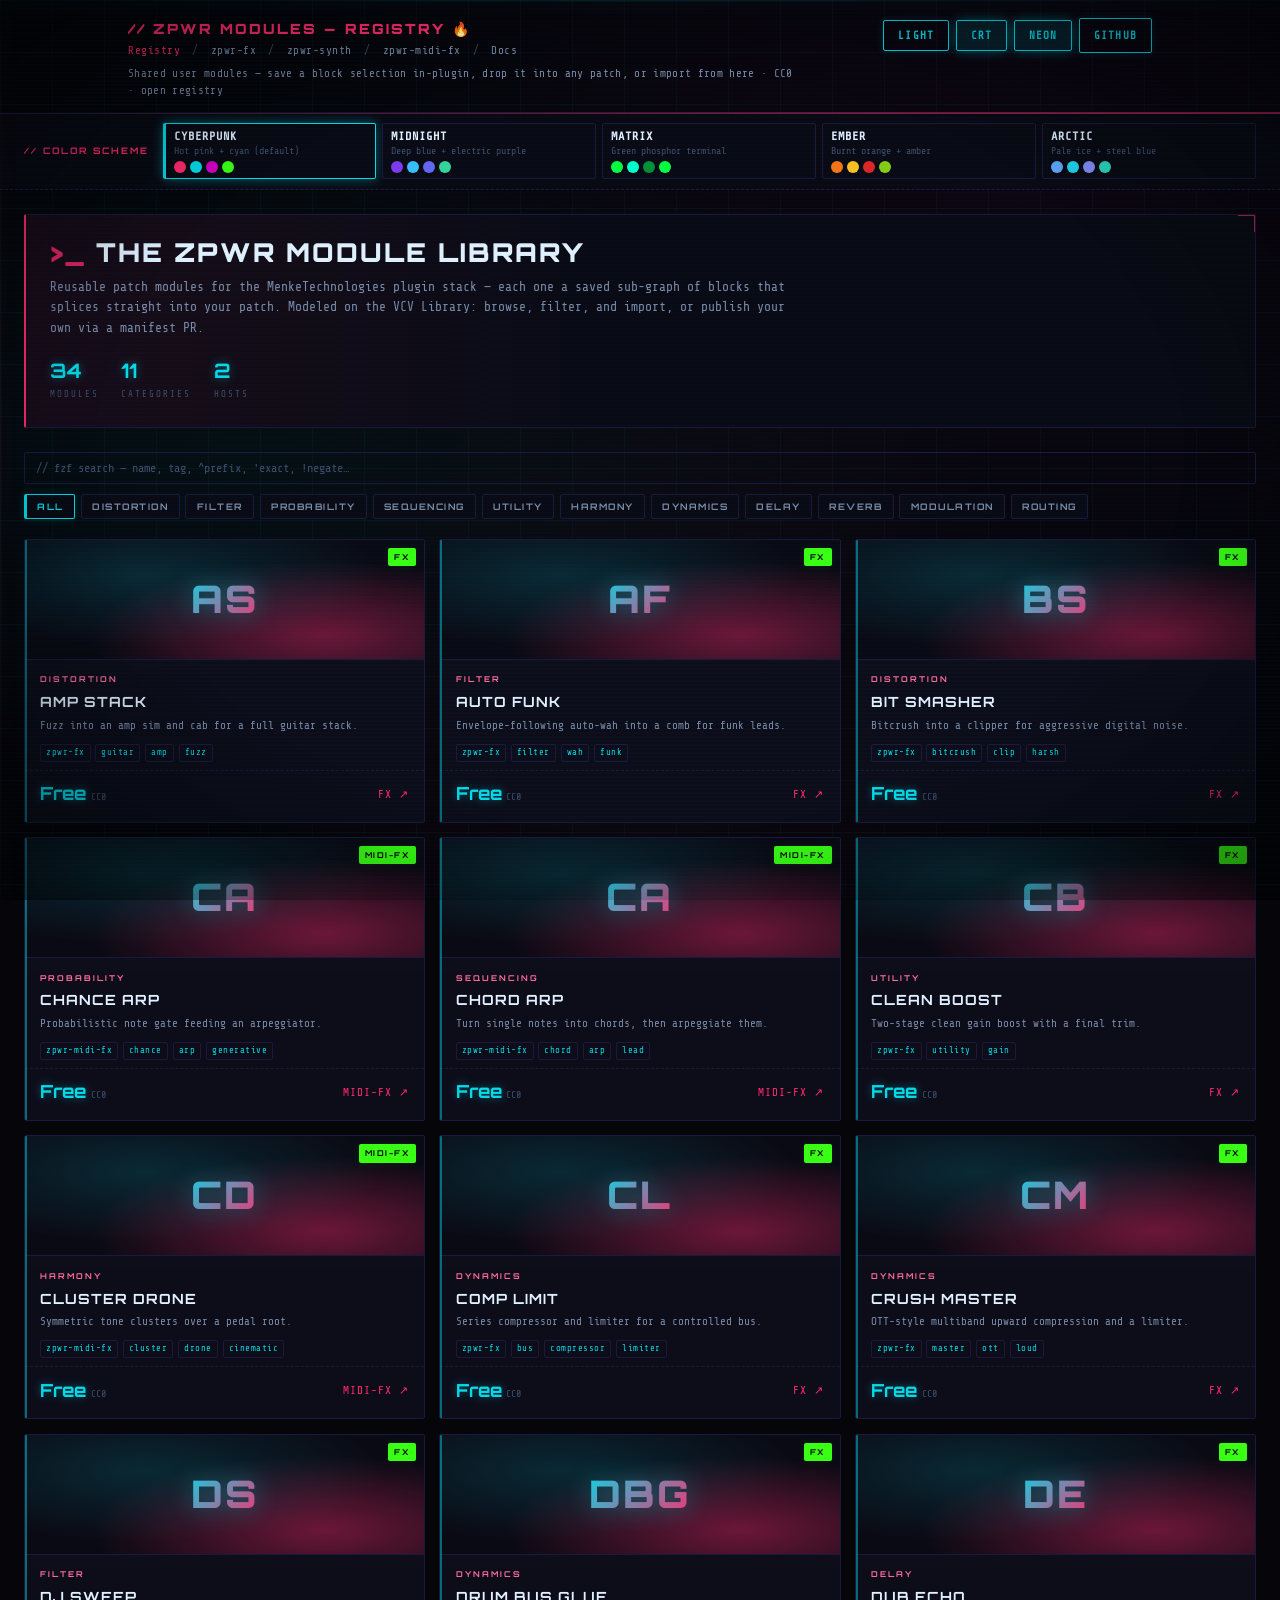
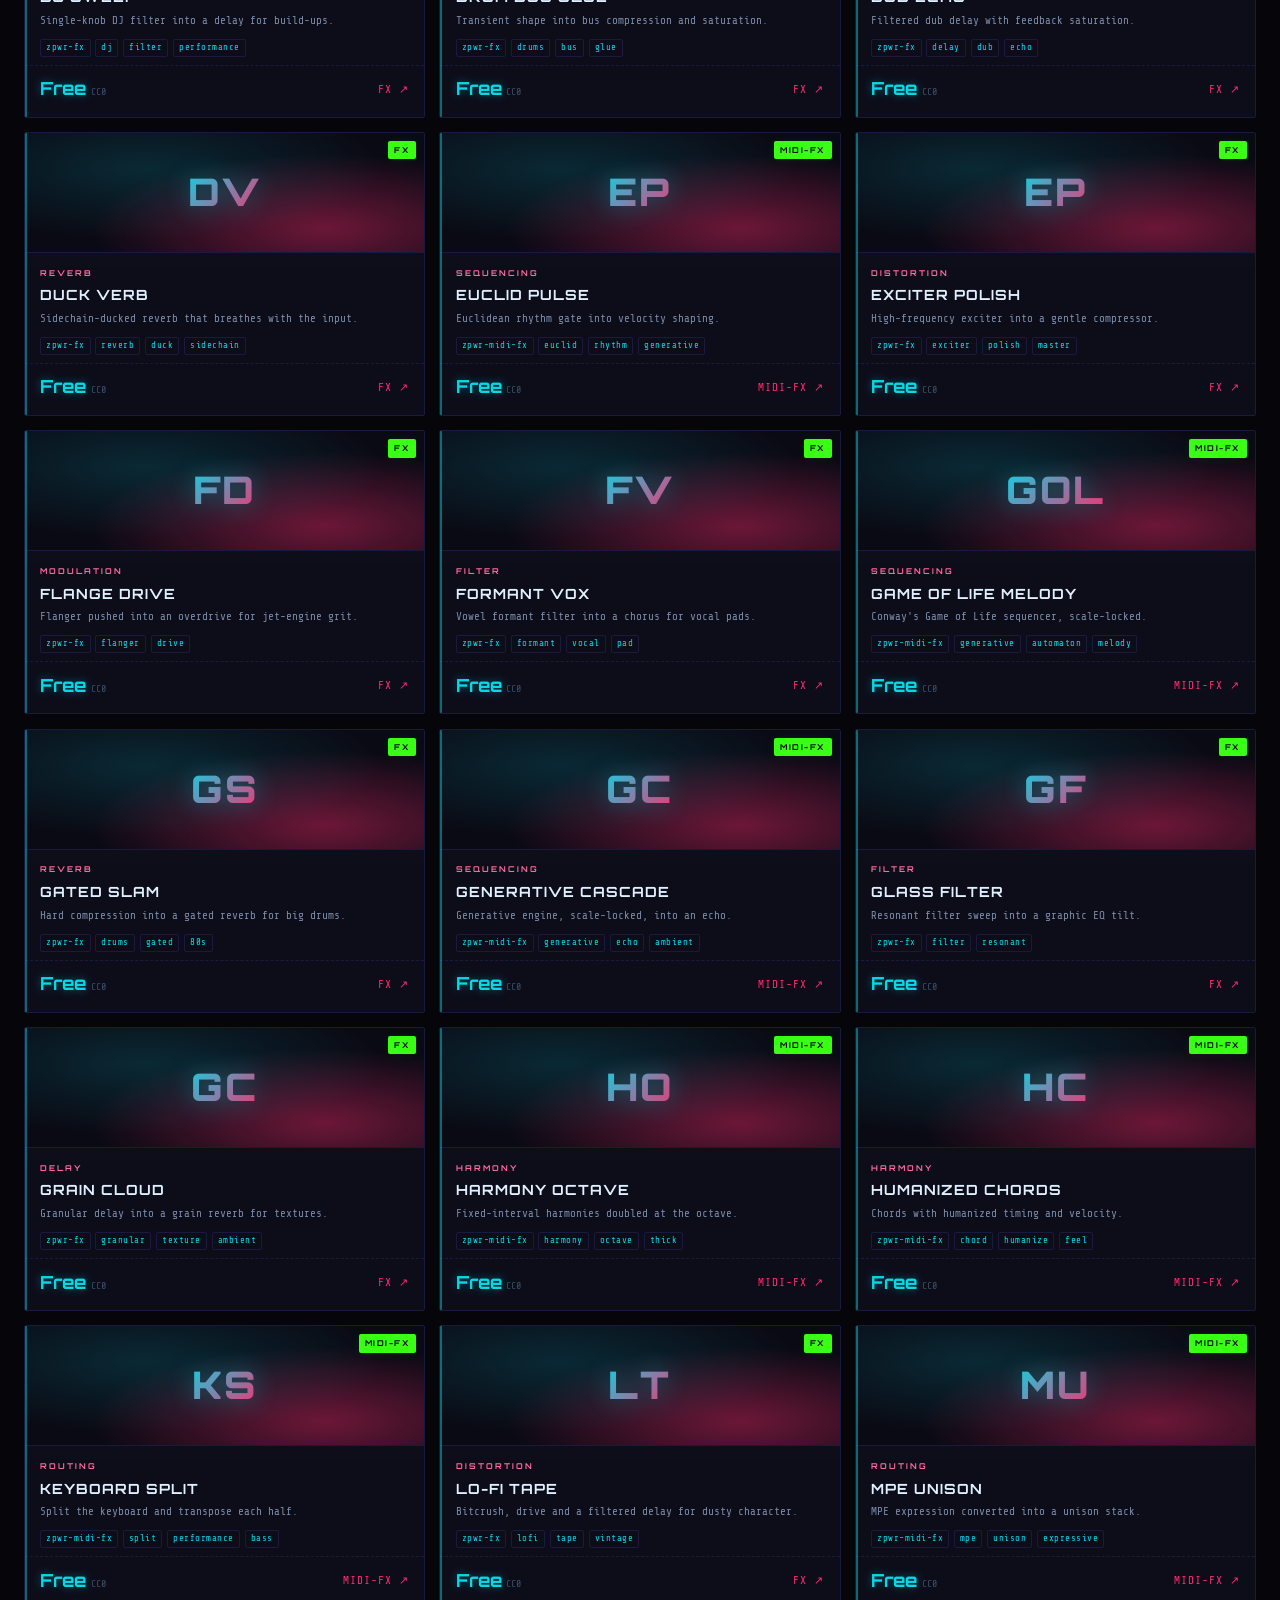
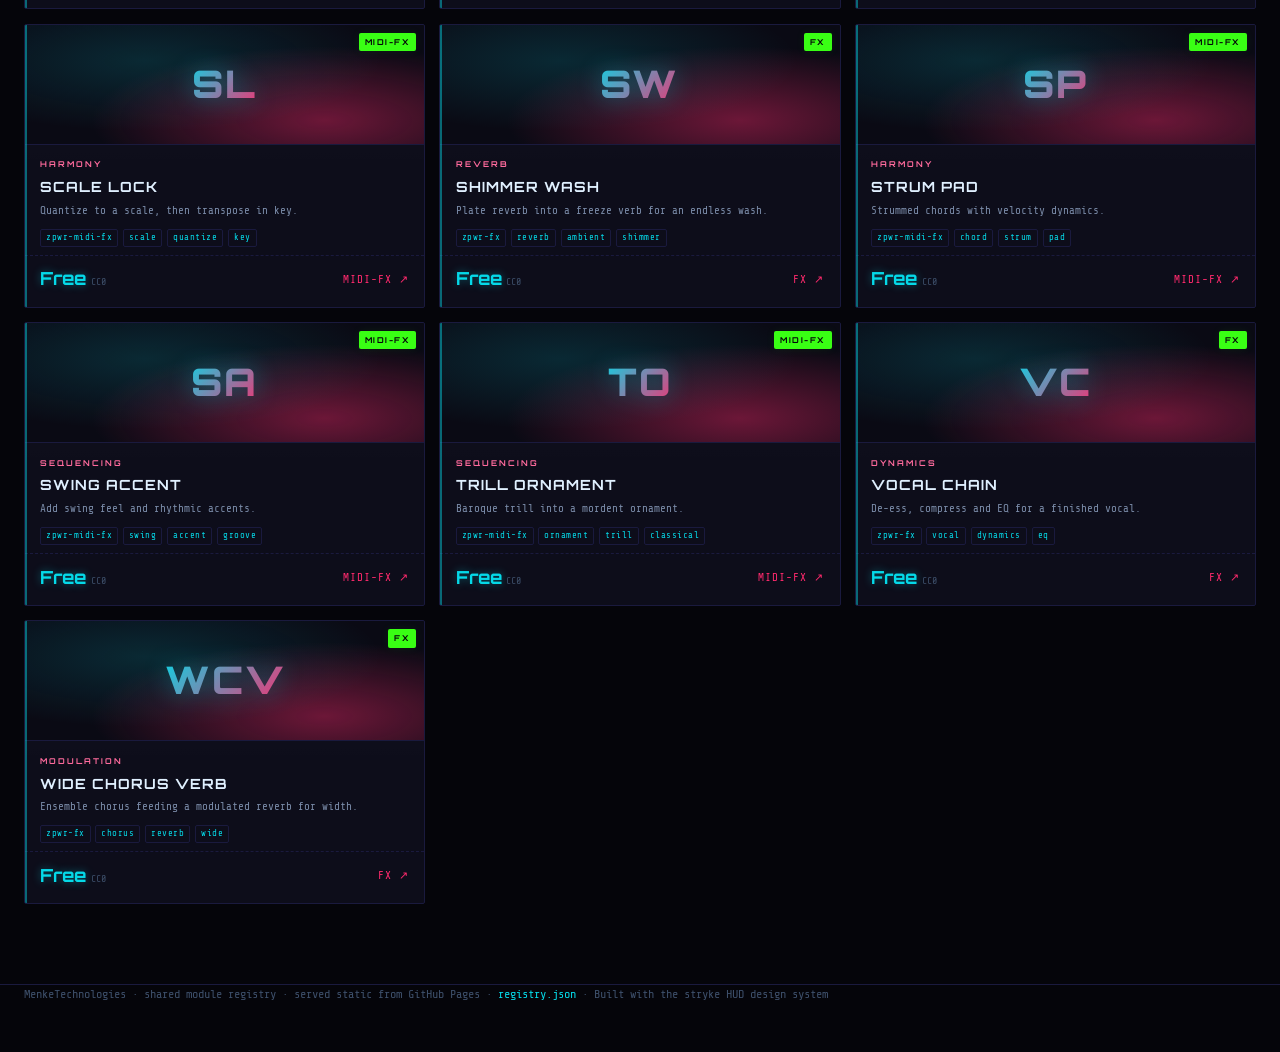
==== commit 9c9d25eb: "site: cache-bust to 0c450c433c (generator-aware registry.js)" ====
--- a/index.html
+++ b/index.html
@@ -9,10 +9,10 @@
   <link rel="preconnect" href="https://fonts.googleapis.com" />
   <link rel="preconnect" href="https://fonts.gstatic.com" crossorigin />
   <link href="https://fonts.googleapis.com/css2?family=Orbitron:wght@400;600;700;900&family=Share+Tech+Mono&display=swap" rel="stylesheet" />
-  <link rel="stylesheet" href="hud-static.css" />
-  <link rel="stylesheet" href="tutorial.css" />
-  <link rel="stylesheet" href="store.css" />
-  <link rel="stylesheet" href="registry.css" />
+  <link rel="stylesheet" href="hud-static.css?v=0c450c433c" />
+  <link rel="stylesheet" href="tutorial.css?v=0c450c433c" />
+  <link rel="stylesheet" href="store.css?v=0c450c433c" />
+  <link rel="stylesheet" href="registry.css?v=0c450c433c" />
   <style>
     .tutorial-main { max-width: 80rem; }
     .hub-scheme-strip { border-bottom: 1px dashed var(--border); background: color-mix(in srgb, var(--bg-secondary) 85%, transparent); padding: 0.55rem 1.5rem 0.65rem; position: relative; }
@@ -85,8 +85,8 @@
     </footer>
   </div>
 
-  <script src="hud-theme.js"></script>
-  <script src="fzf.js"></script>
-  <script src="registry.js"></script>
+  <script src="hud-theme.js?v=0c450c433c"></script>
+  <script src="fzf.js?v=0c450c433c"></script>
+  <script src="registry.js?v=0c450c433c"></script>
 </body>
 </html>
--- a/registry.css
+++ b/registry.css
@@ -23,3 +23,23 @@
 
 /* module cards: glyph keeps the store look; foot shows host instead of price */
 .product-card .p-host { color: var(--accent); font-size: 11px; letter-spacing: 1px; text-transform: uppercase; }
+
+/* ---- detail page: I/O + per-block DSP breakdown ---- */
+.io-grid { display: grid; grid-template-columns: 1fr 1fr; gap: 14px; }
+@media (max-width: 620px) { .io-grid { grid-template-columns: 1fr; } }
+.io-col h3 { font-family: 'Orbitron', sans-serif; font-size: 11px; letter-spacing: 1.5px; text-transform: uppercase; color: var(--accent-light); margin: 0 0 8px; }
+.io-item { display: flex; align-items: baseline; gap: 10px; padding: 6px 0; border-bottom: 1px solid var(--border); font-size: 13px; }
+.io-item .jack { color: var(--cyan); font-weight: 700; }
+.io-item .role { color: var(--text-muted); font-size: 11px; letter-spacing: 1px; text-transform: uppercase; margin-left: auto; }
+
+.block-detail { border: 1px solid var(--border); border-radius: 3px; padding: 14px 16px; margin-bottom: 12px; background: color-mix(in srgb, var(--bg-secondary) 60%, transparent); }
+.bd-head { display: flex; align-items: center; gap: 10px; flex-wrap: wrap; margin-bottom: 6px; }
+.bd-num { font-family: 'Orbitron', sans-serif; font-weight: 900; font-size: 12px; color: var(--bg-primary); background: var(--cyan); border-radius: 3px; padding: 2px 7px; }
+.bd-name { font-family: 'Orbitron', sans-serif; font-weight: 700; font-size: 15px; letter-spacing: 0.5px; color: var(--cyan); text-shadow: 0 0 8px var(--cyan-glow); }
+.bd-desc { color: var(--text-dim); font-size: 13px; margin: 6px 0 8px; }
+.bd-io { font-size: 12px; color: var(--text-muted); margin-bottom: 8px; }
+.bd-io b { color: var(--accent); }
+table.bd-params { width: 100%; border-collapse: collapse; font-size: 12px; }
+table.bd-params th { background: var(--bg-secondary); color: var(--cyan); font-family: 'Orbitron', sans-serif; font-size: 9px; letter-spacing: 1px; text-transform: uppercase; padding: 6px 8px; text-align: left; border: 1px solid var(--border); }
+table.bd-params td { padding: 5px 8px; border: 1px solid var(--border); color: var(--text-dim); }
+table.bd-params td.v { color: var(--green); font-weight: 700; }
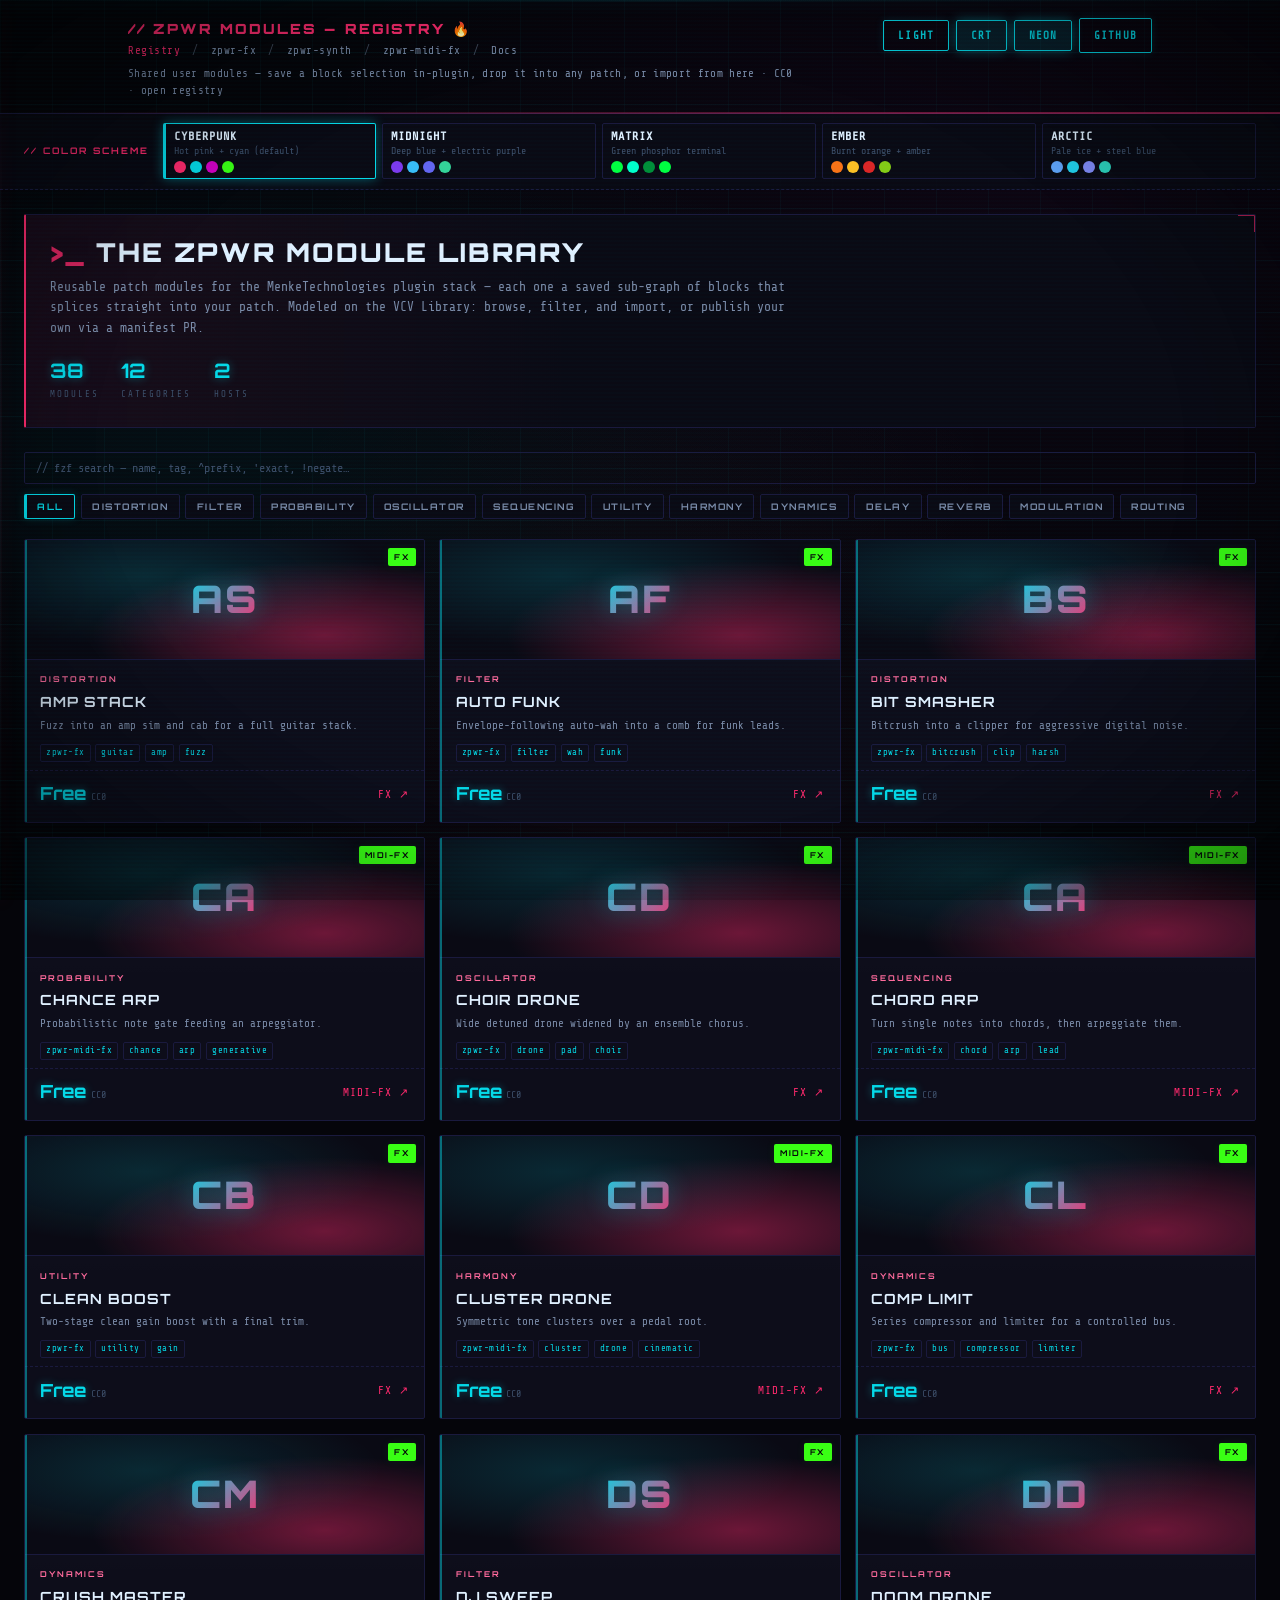
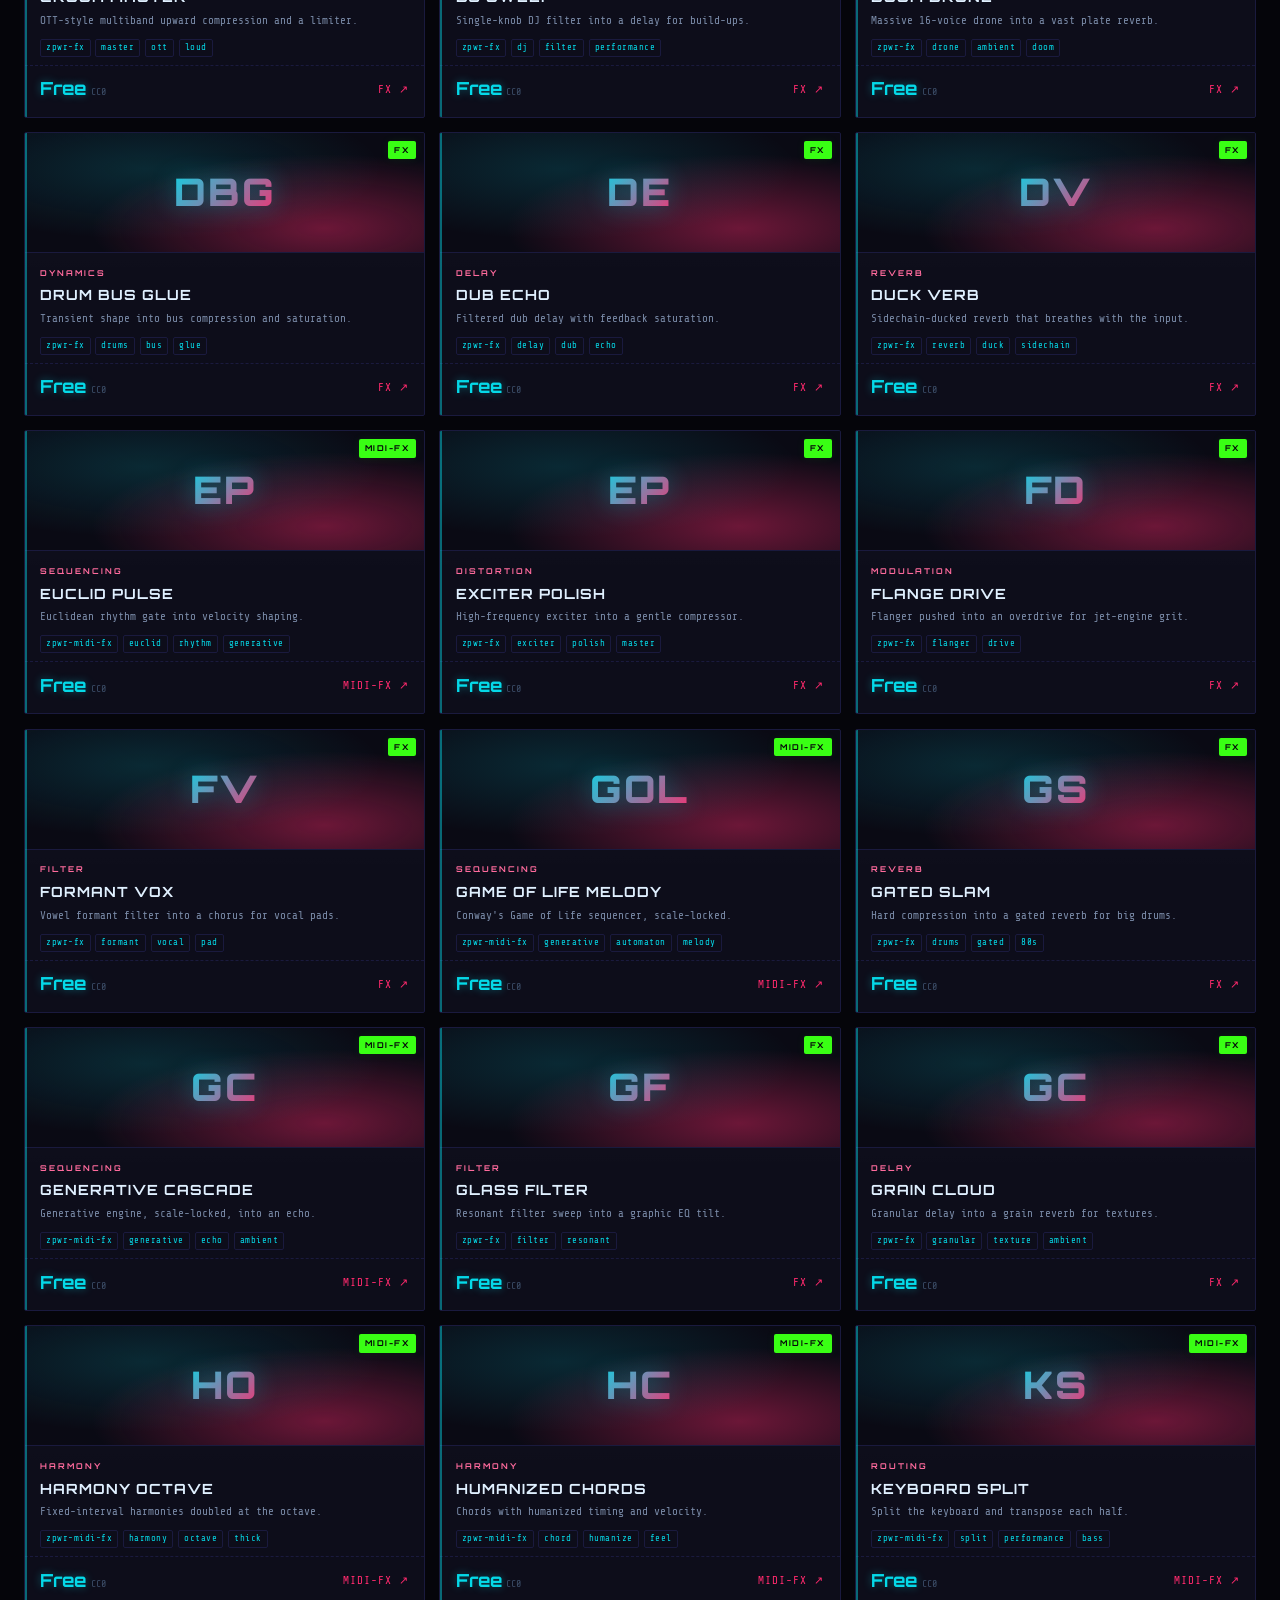
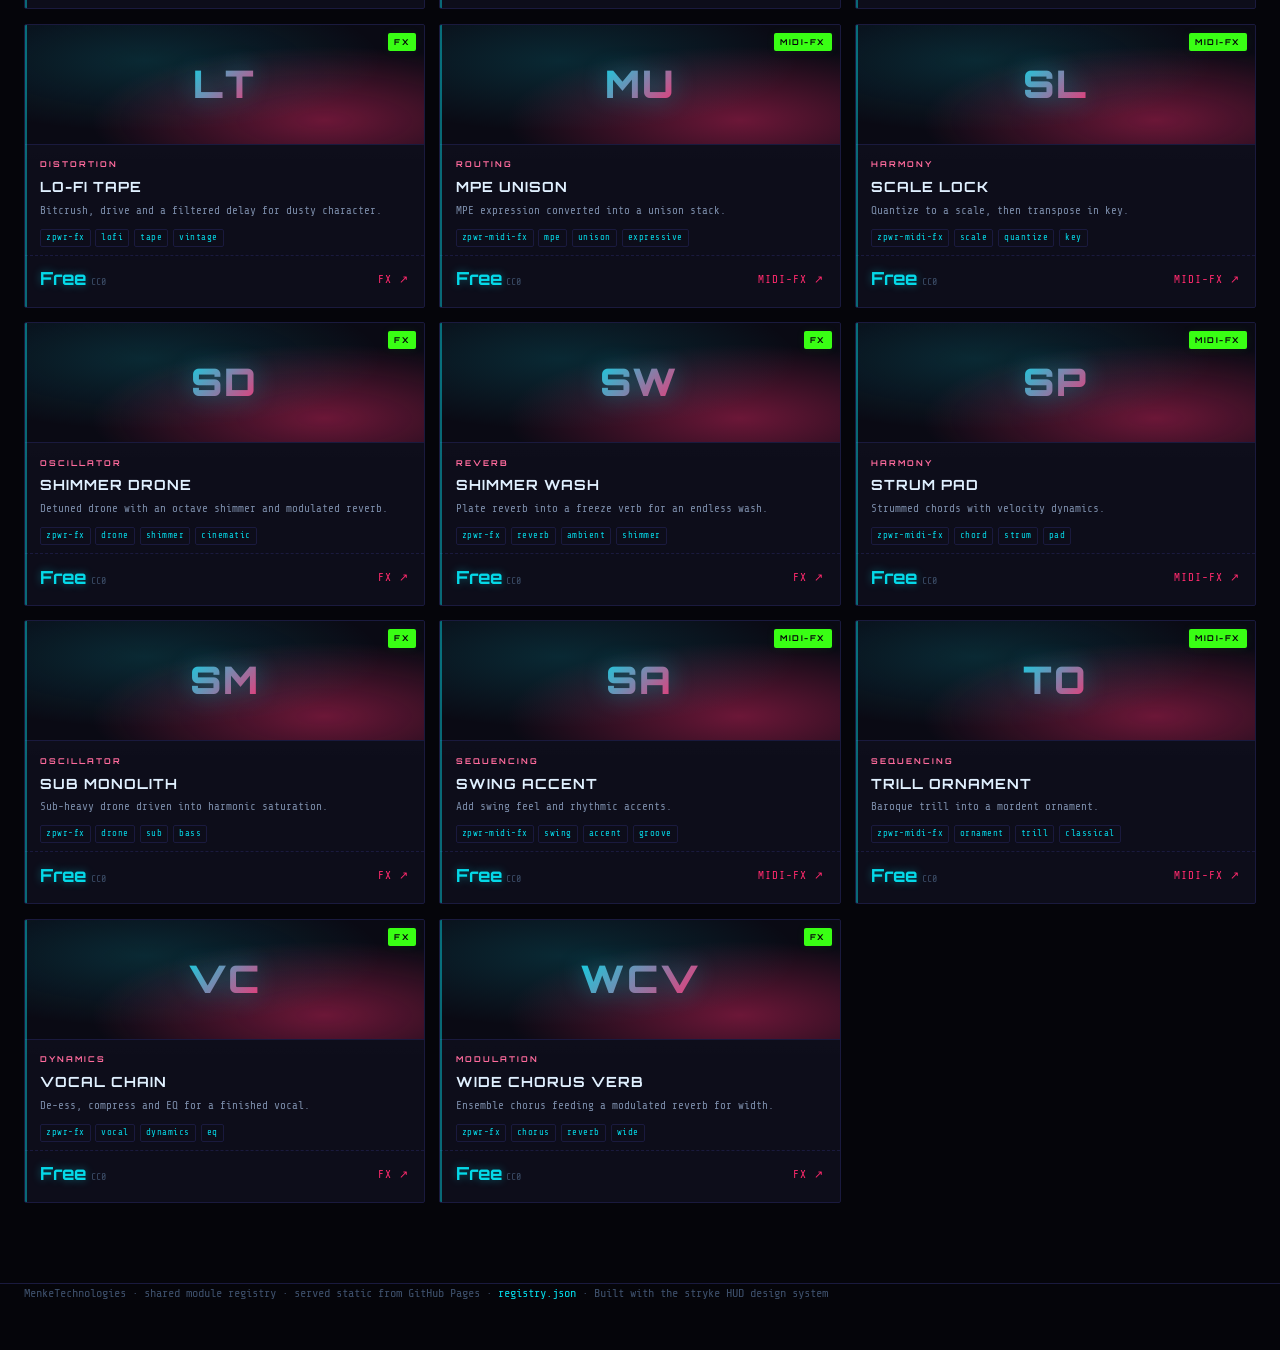
==== commit 38c68224: "site: cache-bust to 8435a256f9 (module-type-aware detail page)" ====
--- a/index.html
+++ b/index.html
@@ -9,10 +9,10 @@
   <link rel="preconnect" href="https://fonts.googleapis.com" />
   <link rel="preconnect" href="https://fonts.gstatic.com" crossorigin />
   <link href="https://fonts.googleapis.com/css2?family=Orbitron:wght@400;600;700;900&family=Share+Tech+Mono&display=swap" rel="stylesheet" />
-  <link rel="stylesheet" href="hud-static.css?v=0c450c433c" />
-  <link rel="stylesheet" href="tutorial.css?v=0c450c433c" />
-  <link rel="stylesheet" href="store.css?v=0c450c433c" />
-  <link rel="stylesheet" href="registry.css?v=0c450c433c" />
+  <link rel="stylesheet" href="hud-static.css?v=8435a256f9" />
+  <link rel="stylesheet" href="tutorial.css?v=8435a256f9" />
+  <link rel="stylesheet" href="store.css?v=8435a256f9" />
+  <link rel="stylesheet" href="registry.css?v=8435a256f9" />
   <style>
     .tutorial-main { max-width: 80rem; }
     .hub-scheme-strip { border-bottom: 1px dashed var(--border); background: color-mix(in srgb, var(--bg-secondary) 85%, transparent); padding: 0.55rem 1.5rem 0.65rem; position: relative; }
@@ -85,8 +85,8 @@
     </footer>
   </div>
 
-  <script src="hud-theme.js?v=0c450c433c"></script>
-  <script src="fzf.js?v=0c450c433c"></script>
-  <script src="registry.js?v=0c450c433c"></script>
+  <script src="hud-theme.js?v=8435a256f9"></script>
+  <script src="fzf.js?v=8435a256f9"></script>
+  <script src="registry.js?v=8435a256f9"></script>
 </body>
 </html>
